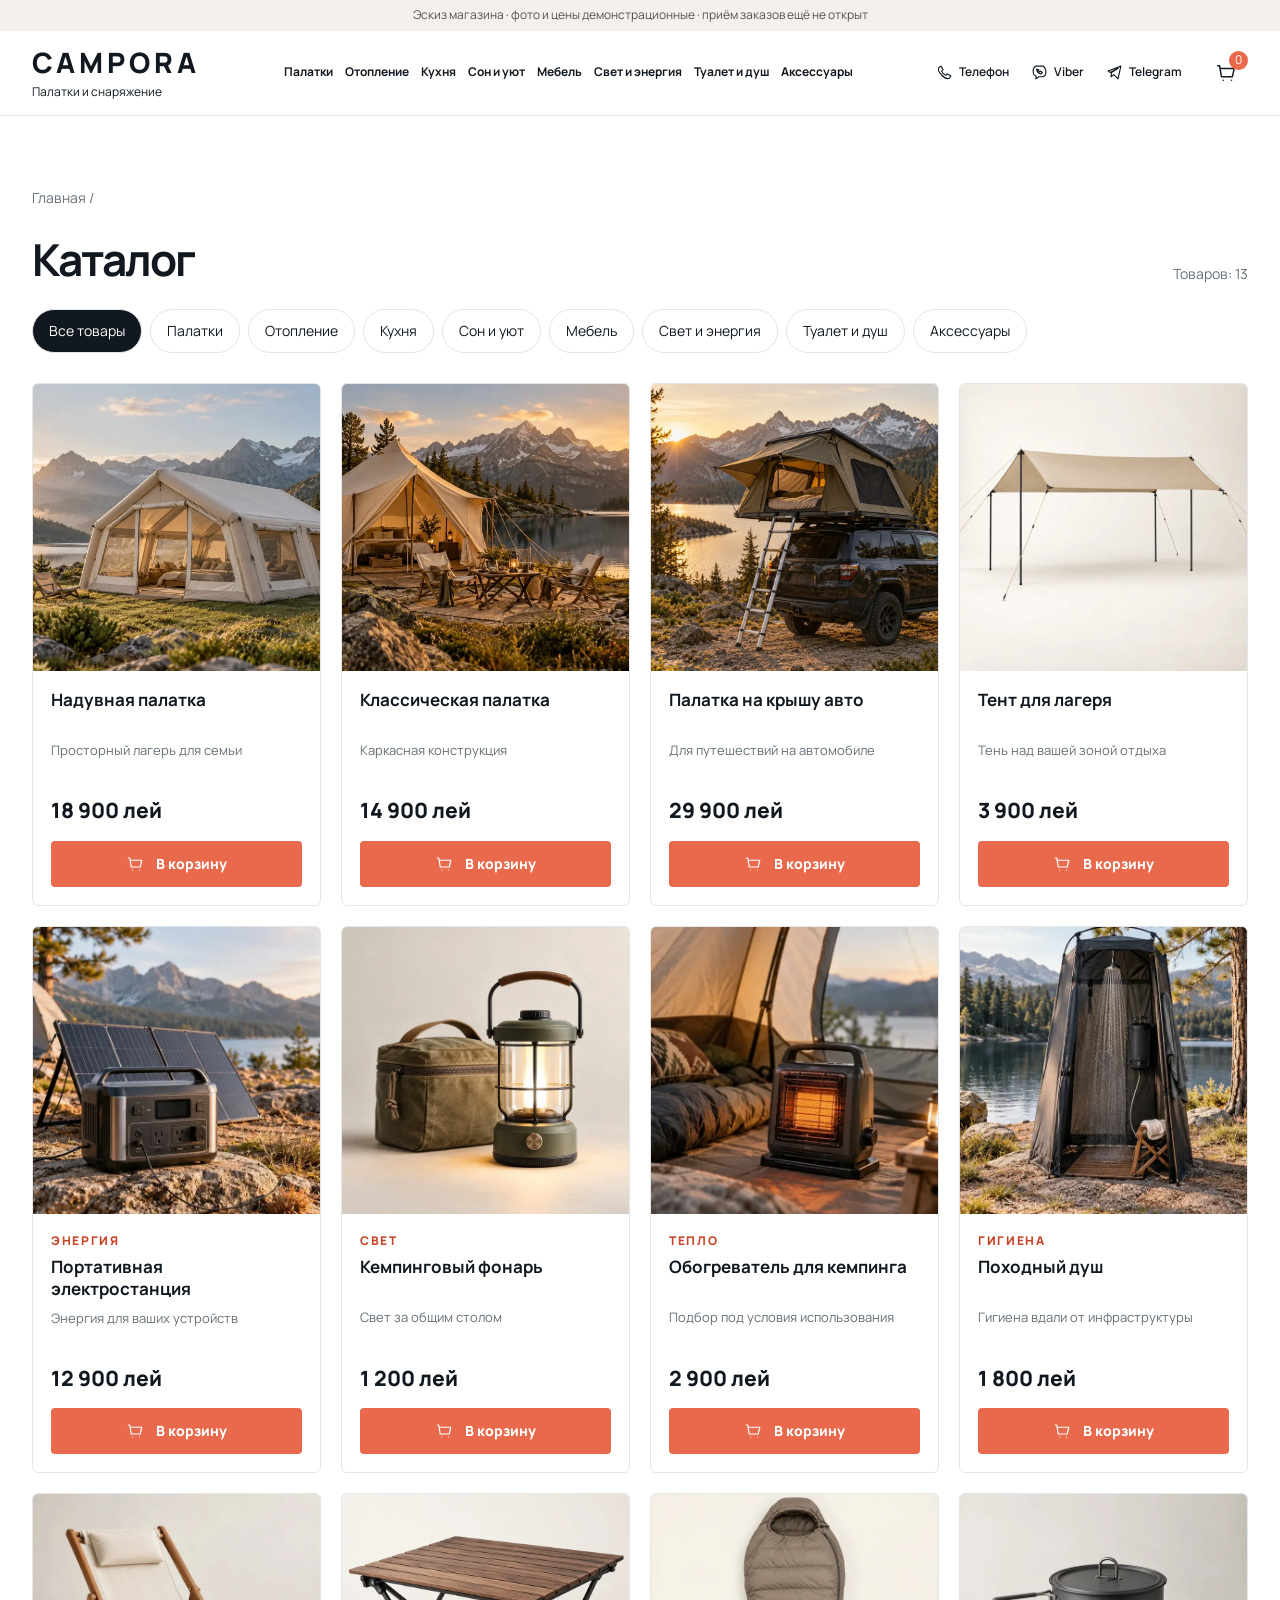
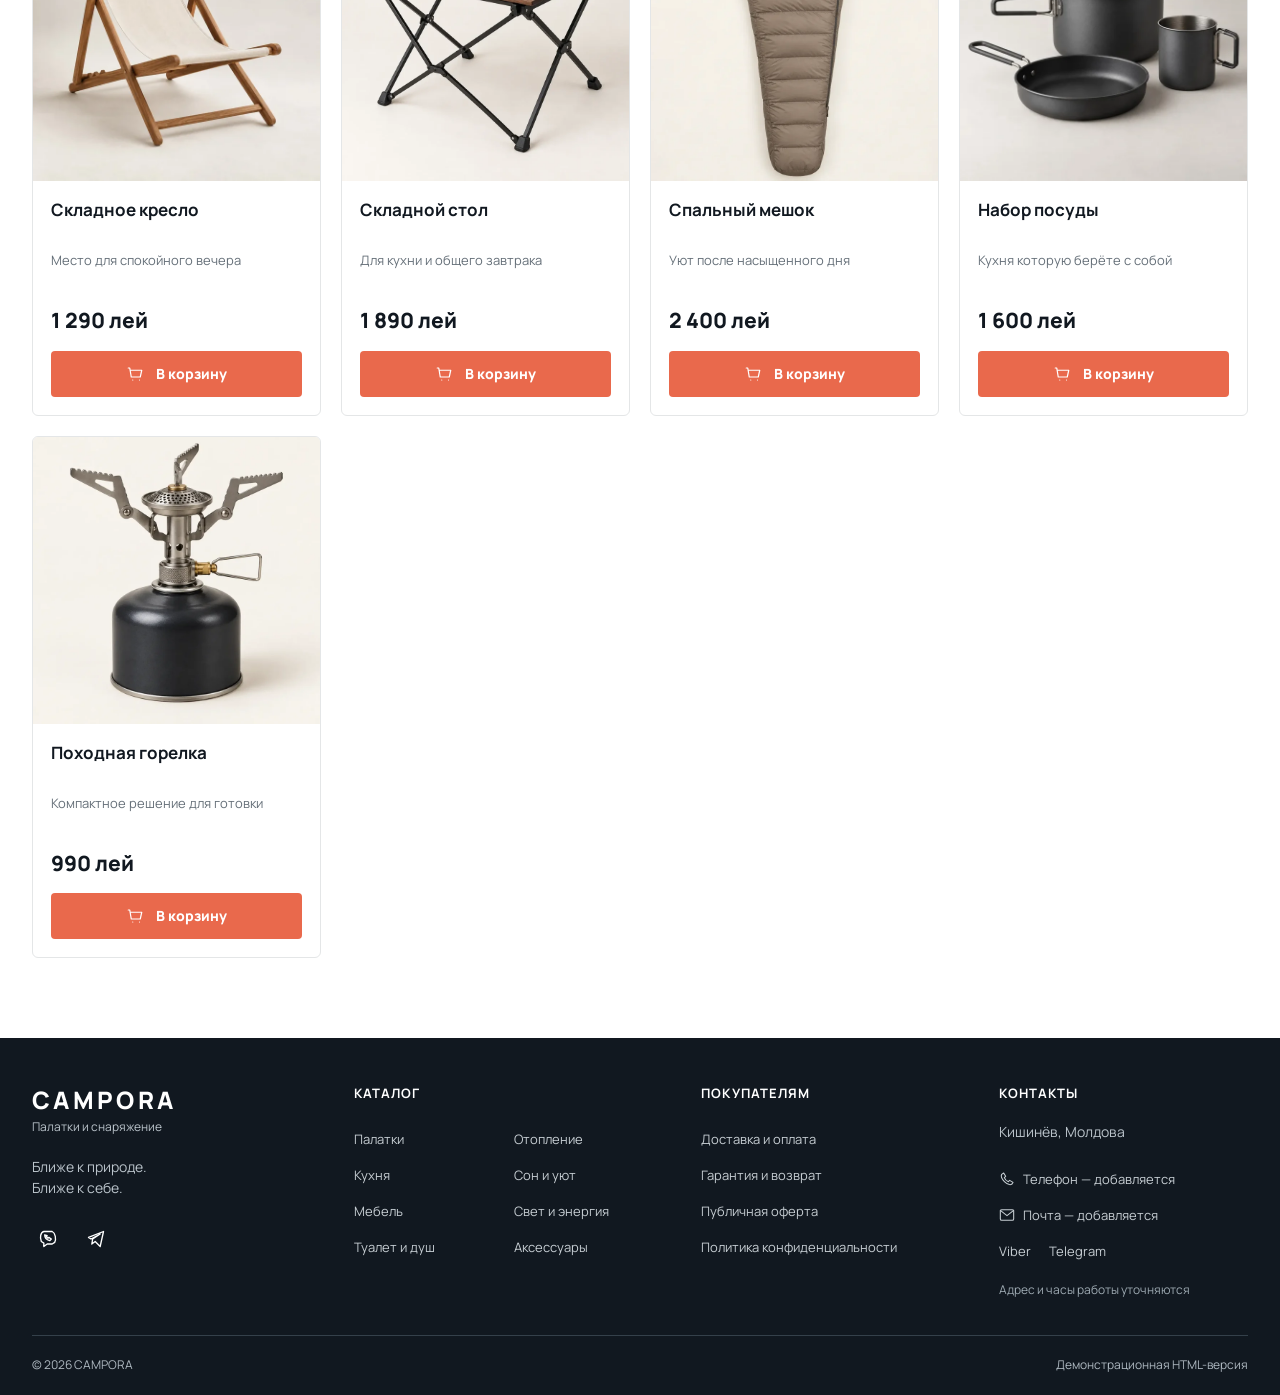
==== catalog.html @ 305e3107 "Publish CAMPORA HTML storefront with responsive cards, cart and FAQ" ====
<!doctype html><html lang="ru"><head><meta charset="UTF-8"><meta name="viewport" content="width=device-width,initial-scale=1"><meta name="description" content="CAMPORA — палатки и снаряжение для кемпинга в Молдове. Демонстрационная версия магазина."><meta name="robots" content="noindex,nofollow"><meta name="theme-color" content="#111820"><title>Каталог — CAMPORA</title><link rel="icon" href="assets/favicon.svg" type="image/svg+xml"><link rel="stylesheet" href="assets/site-v5.css"><script src="assets/config.js" defer></script><script src="assets/site-v5.js" defer></script></head><body><svg xmlns="http://www.w3.org/2000/svg" class="symbols" aria-hidden="true"><symbol id="i-cart" viewBox="0 0 24 24"><path d="M3 4h2l2 12h12l2-9H6M9 20h.01M18 20h.01"/></symbol><symbol id="i-menu" viewBox="0 0 24 24"><path d="M4 6h16M4 12h16M4 18h16"/></symbol><symbol id="i-close" viewBox="0 0 24 24"><path d="m6 6 12 12M18 6 6 18"/></symbol><symbol id="i-arrow" viewBox="0 0 24 24"><path d="M4 12h16m-6-6 6 6-6 6"/></symbol><symbol id="i-phone" viewBox="0 0 24 24"><path d="M7 3 4 5c-3 6 9 18 15 15l2-3-5-3-2 2c-3-1-5-3-6-6l2-2z"/></symbol><symbol id="i-message" viewBox="0 0 24 24"><path d="M21 11a9 9 0 0 1-9 9H4l-2 2V11a9 9 0 0 1 19 0Z"/><path d="M7 11h10M7 7h7"/></symbol><symbol id="i-telegram" viewBox="0 0 24 24"><path d="m3 10 18-7-4 18-6-6-4 3 1-6 9-6-11 6z"/></symbol><symbol id="i-viber" viewBox="0 0 24 24"><path d="M20 16c2-4 1-11-3-13H7C3 4 2 10 4 15l3 2v4l4-3h6z"/><path d="M8 7c0 4 2 6 6 7l2-2-3-2-1 1-2-2 1-1z"/></symbol><symbol id="i-truck" viewBox="0 0 24 24"><path d="M2 5h12v12H2zM14 9h5l3 4v4h-8M6 20a2 2 0 1 0 0-4 2 2 0 0 0 0 4m12 0a2 2 0 1 0 0-4 2 2 0 0 0 0 4"/></symbol><symbol id="i-shield" viewBox="0 0 24 24"><path d="m12 2 9 4v6c0 5-9 10-9 10S3 17 3 12V6z"/><path d="m8 12 3 3 5-6"/></symbol><symbol id="i-card" viewBox="0 0 24 24"><rect x="2" y="5" width="20" height="14" rx="2"/><path d="M2 10h20M6 15h4"/></symbol><symbol id="i-play" viewBox="0 0 24 24"><path d="m9 5 11 7-11 7z"/></symbol><symbol id="i-mail" viewBox="0 0 24 24"><rect x="2" y="4" width="20" height="16" rx="2"/><path d="m2 5 10 8L22 5"/></symbol><symbol id="i-check" viewBox="0 0 24 24"><path d="m5 12 4 4L20 5"/></symbol></svg><a class="skip" href="#main">Перейти к содержимому</a><div class="preview-note">Эскиз магазина · фото и цены демонстрационные · приём заказов ещё не открыт</div><header class="site-header"><div class="container header-inner"><a class="brand" href="index.html" aria-label="CAMPORA — главная">CAMPORA<span>Палатки и снаряжение</span></a><nav class="desktop-nav" aria-label="Каталог"><a href="catalog.html?category=tents">Палатки</a><a href="catalog.html?category=heating">Отопление</a><a href="catalog.html?category=kitchen">Кухня</a><a href="catalog.html?category=sleep">Сон и уют</a><a href="catalog.html?category=furniture">Мебель</a><a href="catalog.html?category=power">Свет и энергия</a><a href="catalog.html?category=hygiene">Туалет и душ</a><a href="catalog.html?category=accessories">Аксессуары</a></nav><div class="header-actions"><button class="icon-btn mobile-contact" data-contact="all" aria-label="Связаться с нами"><svg class="icon" aria-hidden="true"><use href="#i-message"></use></svg></button><button class="icon-btn cart-trigger" aria-label="Открыть корзину"><svg class="icon" aria-hidden="true"><use href="#i-cart"></use></svg><span class="cart-count">0</span></button><button class="icon-btn menu-trigger" aria-label="Открыть меню" aria-controls="menu-dialog"><svg class="icon" aria-hidden="true"><use href="#i-menu"></use></svg></button></div><div class="desktop-contacts"><button class="contact-link" data-contact="phone"><svg class="icon" aria-hidden="true"><use href="#i-phone"></use></svg><span>Телефон</span></button><button class="contact-link" data-contact="viber"><svg class="icon" aria-hidden="true"><use href="#i-viber"></use></svg><span>Viber</span></button><button class="contact-link" data-contact="telegram"><svg class="icon" aria-hidden="true"><use href="#i-telegram"></use></svg><span>Telegram</span></button><span class="contact-pending">Контакты добавляются</span></div></div></header><main id="main"><section class="container section catalog-page"><a class="breadcrumb" href="index.html">Главная /</a><div class="section-head"><h1 id="catalog-title">Каталог</h1><span class="muted" id="catalog-count"></span></div><nav class="catalog-categories" aria-label="Разделы каталога"><a href="catalog.html">Все товары</a><a href="catalog.html?category=tents">Палатки</a><a href="catalog.html?category=heating">Отопление</a><a href="catalog.html?category=kitchen">Кухня</a><a href="catalog.html?category=sleep">Сон и уют</a><a href="catalog.html?category=furniture">Мебель</a><a href="catalog.html?category=power">Свет и энергия</a><a href="catalog.html?category=hygiene">Туалет и душ</a><a href="catalog.html?category=accessories">Аксессуары</a></nav><div id="catalog-grid" class="product-grid"><article class="product-card" data-kind="air" data-product="air"><button class="product-image" data-details="air" aria-label="Подробнее: Надувная палатка"><img class="" src="assets/v5/tent-air.webp" alt="Надувная палатка" width="800" height="800" loading="lazy"></button><div class="product-info"><h3><button data-details="air">Надувная палатка</button></h3><p>Просторный лагерь для семьи</p><div class="price">18 900 лей</div><button class="btn add" data-add="air"><svg class="icon" aria-hidden="true"><use href="#i-cart"></use></svg> В корзину</button></div></article><article class="product-card" data-kind="classic" data-product="classic"><button class="product-image" data-details="classic" aria-label="Подробнее: Классическая палатка"><img class="" src="assets/v5/tent-classic.webp" alt="Классическая палатка" width="800" height="800" loading="lazy"></button><div class="product-info"><h3><button data-details="classic">Классическая палатка</button></h3><p>Каркасная конструкция</p><div class="price">14 900 лей</div><button class="btn add" data-add="classic"><svg class="icon" aria-hidden="true"><use href="#i-cart"></use></svg> В корзину</button></div></article><article class="product-card" data-kind="roof" data-product="roof"><button class="product-image" data-details="roof" aria-label="Подробнее: Палатка на крышу авто"><img class="" src="assets/v5/tent-roof.webp" alt="Палатка на крышу авто" width="800" height="800" loading="lazy"></button><div class="product-info"><h3><button data-details="roof">Палатка на крышу авто</button></h3><p>Для путешествий на автомобиле</p><div class="price">29 900 лей</div><button class="btn add" data-add="roof"><svg class="icon" aria-hidden="true"><use href="#i-cart"></use></svg> В корзину</button></div></article><article class="product-card" data-kind="classic" data-product="canopy"><button class="product-image" data-details="canopy" aria-label="Подробнее: Тент для лагеря"><img class="" src="assets/v5/canopy.webp" alt="Тент для лагеря" width="800" height="800" loading="lazy"></button><div class="product-info"><h3><button data-details="canopy">Тент для лагеря</button></h3><p>Тень над вашей зоной отдыха</p><div class="price">3 900 лей</div><button class="btn add" data-add="canopy"><svg class="icon" aria-hidden="true"><use href="#i-cart"></use></svg> В корзину</button></div></article><article class="product-card" data-kind="" data-product="power"><button class="product-image" data-details="power" aria-label="Подробнее: Портативная электростанция"><img class="" src="assets/v5/power.webp" alt="Портативная электростанция" width="800" height="800" loading="lazy"></button><div class="product-info"><span class="eyebrow">Энергия</span><h3><button data-details="power">Портативная электростанция</button></h3><p>Энергия для ваших устройств</p><div class="price">12 900 лей</div><button class="btn add" data-add="power"><svg class="icon" aria-hidden="true"><use href="#i-cart"></use></svg> В корзину</button></div></article><article class="product-card" data-kind="" data-product="lantern"><button class="product-image" data-details="lantern" aria-label="Подробнее: Кемпинговый фонарь"><img class="" src="assets/v5/lantern.webp" alt="Кемпинговый фонарь" width="800" height="800" loading="lazy"></button><div class="product-info"><span class="eyebrow">Свет</span><h3><button data-details="lantern">Кемпинговый фонарь</button></h3><p>Свет за общим столом</p><div class="price">1 200 лей</div><button class="btn add" data-add="lantern"><svg class="icon" aria-hidden="true"><use href="#i-cart"></use></svg> В корзину</button></div></article><article class="product-card" data-kind="" data-product="heat"><button class="product-image" data-details="heat" aria-label="Подробнее: Обогреватель для кемпинга"><img class="" src="assets/v5/heat.webp" alt="Обогреватель для кемпинга" width="800" height="800" loading="lazy"></button><div class="product-info"><span class="eyebrow">Тепло</span><h3><button data-details="heat">Обогреватель для кемпинга</button></h3><p>Подбор под условия использования</p><div class="price">2 900 лей</div><button class="btn add" data-add="heat"><svg class="icon" aria-hidden="true"><use href="#i-cart"></use></svg> В корзину</button></div></article><article class="product-card" data-kind="" data-product="shower"><button class="product-image" data-details="shower" aria-label="Подробнее: Походный душ"><img class="" src="assets/v5/shower.webp" alt="Походный душ" width="800" height="800" loading="lazy"></button><div class="product-info"><span class="eyebrow">Гигиена</span><h3><button data-details="shower">Походный душ</button></h3><p>Гигиена вдали от инфраструктуры</p><div class="price">1 800 лей</div><button class="btn add" data-add="shower"><svg class="icon" aria-hidden="true"><use href="#i-cart"></use></svg> В корзину</button></div></article><article class="product-card" data-kind="" data-product="chair"><button class="product-image" data-details="chair" aria-label="Подробнее: Складное кресло"><img class="" src="assets/v5/chair.webp" alt="Складное кресло" width="800" height="800" loading="lazy"></button><div class="product-info"><h3><button data-details="chair">Складное кресло</button></h3><p>Место для спокойного вечера</p><div class="price">1 290 лей</div><button class="btn add" data-add="chair"><svg class="icon" aria-hidden="true"><use href="#i-cart"></use></svg> В корзину</button></div></article><article class="product-card" data-kind="" data-product="table"><button class="product-image" data-details="table" aria-label="Подробнее: Складной стол"><img class="" src="assets/v5/table.webp" alt="Складной стол" width="800" height="800" loading="lazy"></button><div class="product-info"><h3><button data-details="table">Складной стол</button></h3><p>Для кухни и общего завтрака</p><div class="price">1 890 лей</div><button class="btn add" data-add="table"><svg class="icon" aria-hidden="true"><use href="#i-cart"></use></svg> В корзину</button></div></article><article class="product-card" data-kind="" data-product="sleep"><button class="product-image" data-details="sleep" aria-label="Подробнее: Спальный мешок"><img class="" src="assets/v5/sleeping-bag.webp" alt="Спальный мешок" width="800" height="800" loading="lazy"></button><div class="product-info"><h3><button data-details="sleep">Спальный мешок</button></h3><p>Уют после насыщенного дня</p><div class="price">2 400 лей</div><button class="btn add" data-add="sleep"><svg class="icon" aria-hidden="true"><use href="#i-cart"></use></svg> В корзину</button></div></article><article class="product-card" data-kind="" data-product="cook"><button class="product-image" data-details="cook" aria-label="Подробнее: Набор посуды"><img class="" src="assets/v5/cookware.webp" alt="Набор посуды" width="800" height="800" loading="lazy"></button><div class="product-info"><h3><button data-details="cook">Набор посуды</button></h3><p>Кухня  которую берёте с собой</p><div class="price">1 600 лей</div><button class="btn add" data-add="cook"><svg class="icon" aria-hidden="true"><use href="#i-cart"></use></svg> В корзину</button></div></article><article class="product-card" data-kind="" data-product="stove"><button class="product-image" data-details="stove" aria-label="Подробнее: Походная горелка"><img class="" src="assets/v5/stove.webp" alt="Походная горелка" width="800" height="800" loading="lazy"></button><div class="product-info"><h3><button data-details="stove">Походная горелка</button></h3><p>Компактное решение для готовки</p><div class="price">990 лей</div><button class="btn add" data-add="stove"><svg class="icon" aria-hidden="true"><use href="#i-cart"></use></svg> В корзину</button></div></article></div><p id="catalog-empty" class="empty-state" hidden>Товары этой категории будут добавлены перед запуском магазина. <a href="index.html#lead">Помощь с подбором</a></p></section></main><footer class="site-footer"><div class="container footer-grid"><div><a class="brand" href="index.html">CAMPORA<span>Палатки и снаряжение</span></a><p>Ближе к природе.<br>Ближе к себе.</p><div class="socials"><button data-contact="viber" aria-label="Viber"><svg class="icon" aria-hidden="true"><use href="#i-viber"></use></svg></button><button data-contact="telegram" aria-label="Telegram"><svg class="icon" aria-hidden="true"><use href="#i-telegram"></use></svg></button></div></div><div class="footer-column"><h3>Каталог</h3><nav class="footer-categories" aria-label="Категории в подвале"><a href="catalog.html?category=tents">Палатки</a><a href="catalog.html?category=heating">Отопление</a><a href="catalog.html?category=kitchen">Кухня</a><a href="catalog.html?category=sleep">Сон и уют</a><a href="catalog.html?category=furniture">Мебель</a><a href="catalog.html?category=power">Свет и энергия</a><a href="catalog.html?category=hygiene">Туалет и душ</a><a href="catalog.html?category=accessories">Аксессуары</a></nav></div><div class="footer-column"><h3>Покупателям</h3><a href="index.html#faq">Доставка и оплата</a><a href="index.html#faq">Гарантия и возврат</a><a href="offer.html">Публичная оферта</a><a href="privacy.html">Политика конфиденциальности</a></div><div class="footer-column" id="contacts"><h3>Контакты</h3><p>Кишинёв, Молдова</p><button data-contact="phone"><svg class="icon" aria-hidden="true"><use href="#i-phone"></use></svg> Телефон — добавляется</button><button data-contact="email"><svg class="icon" aria-hidden="true"><use href="#i-mail"></use></svg> Почта — добавляется</button><div class="footer-messengers"><button data-contact="viber">Viber</button><button data-contact="telegram">Telegram</button></div><small>Адрес и часы работы уточняются</small></div></div><div class="container footer-bottom"><span>© <span data-year>2026</span> CAMPORA</span><span>Демонстрационная HTML-версия</span></div></footer><dialog id="menu-dialog" class="side-dialog" aria-labelledby="menu-title"><div class="dialog-head"><h2 id="menu-title">CAMPORA</h2><button class="icon-btn" data-close aria-label="Закрыть меню"><svg class="icon" aria-hidden="true"><use href="#i-close"></use></svg></button></div><nav class="mobile-nav" aria-label="Мобильный каталог"><a href="catalog.html?category=tents">Палатки</a><a href="catalog.html?category=heating">Отопление</a><a href="catalog.html?category=kitchen">Кухня</a><a href="catalog.html?category=sleep">Сон и уют</a><a href="catalog.html?category=furniture">Мебель</a><a href="catalog.html?category=power">Свет и энергия</a><a href="catalog.html?category=hygiene">Туалет и душ</a><a href="catalog.html?category=accessories">Аксессуары</a></nav><div class="mobile-menu-contact"><h3>Связаться с нами</h3><button class="contact-link" data-contact="phone"><svg class="icon" aria-hidden="true"><use href="#i-phone"></use></svg><span>Телефон</span></button><button class="contact-link" data-contact="viber"><svg class="icon" aria-hidden="true"><use href="#i-viber"></use></svg><span>Viber</span></button><button class="contact-link" data-contact="telegram"><svg class="icon" aria-hidden="true"><use href="#i-telegram"></use></svg><span>Telegram</span></button><p class="muted">Контактные данные добавляются.</p></div></dialog><dialog id="cart-dialog" class="side-dialog" aria-labelledby="cart-title"><div class="dialog-head"><h2 id="cart-title">Ваш лагерь <span class="cart-count">0</span></h2><button class="icon-btn" data-close aria-label="Закрыть корзину"><svg class="icon" aria-hidden="true"><use href="#i-close"></use></svg></button></div><p class="muted">Соберите всё необходимое в одном месте.</p><div id="cart-items"></div><div id="cart-bottom"><div class="cart-total">Итого <strong id="cart-total"></strong></div><p class="muted">Цены демонстрационные. Доставка не включена.</p><button class="btn" id="checkout-trigger">Перейти к оформлению <svg class="icon" aria-hidden="true"><use href="#i-arrow"></use></svg></button></div><button class="text-btn" data-close>Продолжить покупки</button></dialog><dialog id="detail-dialog" class="detail-dialog" aria-labelledby="detail-title"><button class="icon-btn dialog-close" data-close aria-label="Закрыть описание"><svg class="icon" aria-hidden="true"><use href="#i-close"></use></svg></button><div id="detail-content"></div></dialog><dialog id="contact-dialog" aria-labelledby="contact-title"><div class="dialog-head"><h2 id="contact-title">Связаться с CAMPORA</h2><button class="icon-btn" data-close aria-label="Закрыть контакты"><svg class="icon" aria-hidden="true"><use href="#i-close"></use></svg></button></div><p>Телефон, почта, Viber и Telegram будут добавлены перед запуском магазина.</p><p class="muted">Сейчас приём обращений и заказов ещё не открыт.</p><button class="btn" data-close>Понятно</button></dialog><dialog id="demo-dialog" aria-labelledby="demo-title"><div class="dialog-head"><h2 id="demo-title">Как установить надувную палатку</h2><button class="icon-btn" data-close aria-label="Закрыть инструкцию"><svg class="icon" aria-hidden="true"><use href="#i-close"></use></svg></button></div><p class="notice">Видео пока не добавлено. Ниже — общая последовательность, а не инструкция к конкретной модели.</p><ol class="setup-steps"><li><strong>Подготовьте место</strong><p>Разложите палатку на ровной площадке согласно инструкции производителя.</p></li><li><strong>Накачайте каркас</strong><p>Подключите совместимый насос. Давление и порядок накачивания определяются моделью.</p></li><li><strong>Закрепите палатку</strong><p>Установите крепления и оттяжки, проверьте устойчивость.</p></li></ol><p class="muted">Время установки в минутах будет указано после проверки конкретной модели. Не заменяем замер обещанием.</p><a class="btn" href="index.html#tent-models" data-air-link>Выбрать надувную палатку <svg class="icon" aria-hidden="true"><use href="#i-arrow"></use></svg></a></dialog><dialog id="checkout-dialog" aria-labelledby="checkout-title"><div class="dialog-head"><h2 id="checkout-title">Оформление заказа</h2><button class="icon-btn" data-close aria-label="Закрыть оформление"><svg class="icon" aria-hidden="true"><use href="#i-close"></use></svg></button></div><p class="notice">Предпросмотр оформления. Приём заказов и онлайн-оплата ещё не подключены. Можно скачать список выбранных товаров.</p><form id="checkout-form"><label>Имя<input name="name" autocomplete="given-name" required maxlength="80"></label><label>Телефон<input name="phone" type="tel" inputmode="tel" autocomplete="tel" placeholder="+373" required maxlength="30"></label><label>Населённый пункт<input name="city" autocomplete="address-level2" maxlength="100"></label><label>Комментарий<textarea name="comment" rows="2" maxlength="1000"></textarea></label><label class="consent"><input type="checkbox" required><span>Я ознакомился с <a href="privacy.html" target="_blank">политикой конфиденциальности</a> и <a href="offer.html" target="_blank">условиями заказа</a>.</span></label><button class="btn" type="submit">Скачать черновик заказа</button><p class="muted">Данные не отправляются продавцу. Файл сохраняется только на вашем устройстве.</p><p id="checkout-status" role="status"></p></form></dialog><div class="toast" role="status" aria-live="polite" id="toast"></div><noscript><p class="notice">Для работы корзины и фильтров включите JavaScript.</p></noscript></body></html>
---- assets/site-v5.css ----
@import url('https://fonts.googleapis.com/css2?family=Manrope:wght@400;500;600;700;800&display=swap');
:root{--ink:#111820;--muted:#667079;--accent:#e9694c;--accent-dark:#c84428;--line:#e4e6e7;--warm:#f4f1ed;--max:1376px;font-family:Manrope,Arial,sans-serif;color:var(--ink);background:#fff;font-size:16px;line-height:1.55;font-synthesis:none}*{box-sizing:border-box}html{scroll-behavior:smooth;scroll-padding-top:130px}body{margin:0}body.modal-open{overflow:hidden}button,input,textarea{font:inherit}button,a{-webkit-tap-highlight-color:transparent}button{cursor:pointer;color:inherit}button:disabled{cursor:not-allowed;opacity:.55}a{color:inherit;text-decoration:none}button{border:0;background:none}img{display:block;max-width:100%;object-fit:cover}h1,h2,h3,p{margin-top:0}h1,h2,h3{line-height:1.15;letter-spacing:-.04em}h2{font-size:36px;margin-bottom:0}h3{font-size:18px;letter-spacing:-.02em}p{margin-bottom:16px}a:focus-visible,button:focus-visible,summary:focus-visible,input:focus-visible,textarea:focus-visible{outline:3px solid #247fa5;outline-offset:4px}.container{width:calc(100% - 64px);max-width:var(--max);margin-inline:auto}.symbols{position:absolute;width:0;height:0;overflow:hidden}.icon{width:22px;height:22px;fill:none;stroke:currentColor;stroke-width:1.6;stroke-linecap:round;stroke-linejoin:round;flex-shrink:0}.skip{position:fixed;left:12px;top:-100px;background:#fff;padding:12px;z-index:100}.skip:focus{top:12px}.preview-note{padding:6px 20px;background:var(--warm);text-align:center;font-size:12px;color:#5b514b}.site-header{background:rgba(255,255,255,.98);position:sticky;top:0;z-index:20;border-bottom:1px solid var(--line)}.header-inner{display:grid;grid-template-columns:190px 1fr 50px;column-gap:24px;align-items:center;padding-block:15px 10px}.brand{font-size:28px;font-weight:800;letter-spacing:.14em;line-height:1.2;display:inline-block}.brand span{display:block;font-size:12px;font-weight:400;letter-spacing:0;margin-top:5px}.desktop-nav{display:flex;justify-content:center;gap:clamp(10px,1.35vw,22px);flex-wrap:wrap}.desktop-nav a{font-size:13px;font-weight:700;padding:10px 0;white-space:nowrap}.desktop-nav a:hover,.text-link:hover{color:var(--accent-dark)}.header-actions{display:flex;gap:8px;justify-content:flex-end}.icon-btn{width:44px;height:44px;display:inline-flex;align-items:center;justify-content:center;border-radius:6px;position:relative}.icon-btn:hover{background:var(--warm)}.cart-count{display:inline-flex;background:var(--accent);color:#fff;min-width:19px;height:19px;border-radius:20px;font-size:12px;align-items:center;justify-content:center;letter-spacing:0}.cart-trigger>.cart-count{position:absolute;right:0;top:0}.desktop-contacts{grid-column:2 / 4;display:flex;align-items:center;justify-content:flex-end;gap:16px;margin-top:3px}.contact-link{display:inline-flex;align-items:center;gap:6px;min-height:32px;font-size:13px;font-weight:600}.contact-link .icon{width:16px;height:16px}.contact-pending{font-size:12px;color:var(--muted)}.mobile-contact,.menu-trigger{display:none}.hero{height:510px;margin-top:24px;position:relative;overflow:hidden;border-radius:5px;background:var(--warm)}.hero-image{width:100%;height:100%;object-position:75% 60%}.hero:after{content:'';position:absolute;inset:0;background:linear-gradient(90deg,#f8f8f7 0%,#f8f8f7ed 21%,#f8f8f775 44%,transparent 63%)}.hero-copy{position:absolute;inset:0 auto 0 0;z-index:1;padding:50px 56px;display:flex;flex-direction:column;align-items:flex-start;justify-content:center;width:52%}.eyebrow{text-transform:uppercase;font-size:12px;font-weight:800;letter-spacing:.14em;color:var(--accent-dark);display:block;margin-bottom:14px}.hero h1{font-size:clamp(42px,4.4vw,64px);line-height:1.03;letter-spacing:-.055em;margin:0 0 18px}.hero p{font-size:18px;line-height:1.5}.btn{min-height:46px;background:var(--accent);color:#fff;display:inline-flex;justify-content:center;align-items:center;gap:12px;padding:12px 20px;border-radius:4px;font-size:14px;font-weight:800;letter-spacing:0;transition:background .18s}.btn:hover{background:var(--accent-dark)}.btn:disabled:hover{background:var(--accent)}.btn .icon{width:18px;height:18px}.delivery-line{display:flex;gap:10px;align-items:center;font-size:13px;margin-top:20px}.category-grid{display:grid;grid-template-columns:repeat(8,minmax(0,1fr));gap:16px;margin-top:24px}.category{min-width:0;text-align:center;font-size:13px;font-weight:700}.category img{width:100%;height:95px;border-radius:5px;margin-bottom:8px;background:var(--warm)}.category span{display:flex;min-height:40px;align-items:center;justify-content:center}.category:hover img{outline:2px solid var(--accent);outline-offset:2px}.section{margin-top:60px}.section-head{display:flex;align-items:end;justify-content:space-between;gap:20px;margin-bottom:25px}.section-head p{margin:10px 0 0}.muted{color:var(--muted);font-size:14px}.text-link{display:inline-flex;align-items:center;gap:12px;font-size:14px;font-weight:700;min-height:44px;white-space:nowrap}.text-link .icon{width:18px}.type-grid{display:grid;grid-template-columns:repeat(3,minmax(0,1fr));gap:20px}.type-card{overflow:hidden;border-radius:5px;border:1px solid var(--line);background:#fff}.type-card img{width:100%;height:185px}.type-card>div{padding:18px 20px}.type-card h3{display:flex;align-items:center;justify-content:space-between;margin:0 0 8px}.type-card p{font-weight:600;font-size:14px;margin:0 0 6px}.type-card span{display:block;color:var(--muted);font-size:13px;line-height:1.5}.type-card:hover{border-color:var(--accent)}.filters{display:flex;gap:8px;flex-wrap:wrap;margin-bottom:22px}.filters button{font-size:14px;border:1px solid var(--line);border-radius:30px;min-height:44px;padding:9px 18px}.filters button[aria-pressed=true]{color:#fff;background:var(--ink);border-color:var(--ink)}.product-grid{display:grid;grid-template-columns:repeat(4,minmax(0,1fr));gap:20px}.product-card{border:1px solid var(--line);border-radius:6px;overflow:hidden;display:flex;flex-direction:column;min-width:0;background:#fff}.product-card[hidden]{display:none}.product-image{width:100%;aspect-ratio:1;padding:0;overflow:hidden;display:block;background:var(--warm)}.product-image img{width:100%;height:100%;transition:transform .25s}.product-image:hover img{transform:scale(1.025)}.product-info{padding:18px;display:flex;flex-direction:column;flex:1}.product-info h3{font-size:17px;line-height:1.3;letter-spacing:-.015em;margin:0 0 8px;min-height:44px}.product-info h3 button{padding:0;text-align:left;font-weight:700}.product-info p{font-size:13px;line-height:1.5;color:var(--muted);margin:0 0 14px;min-height:39px}.product-info .eyebrow{margin-bottom:6px;font-size:12px}.price{font-size:21px;font-weight:800;margin-top:auto;margin-bottom:14px}.add{width:100%}.demonstration{display:grid;grid-template-columns:1.35fr 1fr;margin-top:64px;background:var(--warm);border-radius:6px;overflow:hidden;min-height:350px}.demo-photo{position:relative;min-height:340px}.demo-photo>img{width:100%;height:100%;position:absolute;inset:0;object-position:center}.demo-photo:after{content:'';position:absolute;inset:0;background:linear-gradient(transparent 60%,#11182099);pointer-events:none}.play-btn{position:absolute;top:50%;left:50%;transform:translate(-50%,-50%);border:1px solid #fff9;color:#fff;background:#11182088;border-radius:50%;width:76px;height:76px;display:grid;place-items:center;z-index:1}.play-btn .icon{width:32px;height:32px}.demo-badge{position:absolute;bottom:18px;left:22px;right:16px;font-size:12px;color:#fff;z-index:1}.demo-copy{padding:36px 42px}.demo-copy h2{font-size:38px;margin-bottom:16px}.demo-copy p{font-size:14px}.demo-copy .demo-timing{font-size:12px;color:var(--muted);max-width:330px}.reassurance{margin-top:64px;padding-block:30px;border-block:1px solid var(--line)}.reassurance h2{font-size:24px;margin-bottom:22px}.reassurance>div{display:grid;grid-template-columns:repeat(3,1fr)}.reassurance a{display:flex;align-items:center;gap:20px;border-right:1px solid var(--line);padding:12px 28px}.reassurance a:first-child{padding-left:0}.reassurance a:last-child{border:0}.reassurance .icon{width:32px;height:32px}.reassurance strong,.reassurance small{display:block}.reassurance strong{font-size:15px}.reassurance small{color:var(--muted);font-size:12px;margin-top:4px}.consultation{margin-top:60px;background:var(--ink);color:#fff;padding:52px 0}.lead-inner{display:grid;grid-template-columns:1fr 1.15fr;gap:70px;align-items:center}.lead-inner h2{font-size:38px;margin-bottom:18px}.lead-inner p{color:#c0c7cb;font-size:14px}.lead-inner .eyebrow{color:#ff9c83}.lead-inner .socials{margin-top:24px;flex-wrap:wrap}.socials{display:flex;gap:16px}.socials>button{display:inline-flex;gap:8px;align-items:center;min-height:44px}.socials>button>.icon{width:20px;height:20px}form label{display:block;font-size:14px;font-weight:600}input:not([type=checkbox]),textarea{width:100%;border:1px solid #a7adb1;border-radius:4px;padding:12px 14px;min-height:46px;background:#fff;color:var(--ink);margin-top:6px}textarea{resize:vertical}.consultation input:not([type=checkbox]),.consultation textarea{background:#1b252e;color:#fff;border-color:#52606a}.consultation input::placeholder,.consultation textarea::placeholder{color:#abb4bc}.form-row{display:grid;grid-template-columns:1fr 1fr;gap:16px;margin-bottom:16px}.optional{font-size:12px;color:#b5bec5;font-weight:400}.consent{display:flex;align-items:center;gap:12px;min-height:48px;font-size:12px;line-height:1.5;font-weight:400;margin:12px 0}.consent input{width:20px;height:20px;margin:0;flex-shrink:0;accent-color:var(--accent)}.consent a{text-decoration:underline;text-underline-offset:3px}.lead-inner form>.btn{width:100%}.form-status{font-size:12px!important;margin:10px 0 0}.faq{margin-bottom:64px}.faq-list{max-width:960px}details{border-bottom:1px solid var(--line)}summary{list-style:none;cursor:pointer;display:flex;justify-content:space-between;align-items:center;gap:20px;min-height:66px;padding:18px 0;font-weight:700;font-size:16px}summary::-webkit-details-marker{display:none}summary>span{font-size:24px;font-weight:400;transition:transform .15s}details[open] summary>span{transform:rotate(45deg)}details>p{padding:0 45px 22px 0;color:var(--muted);font-size:15px;max-width:820px;margin:0}.site-footer{background:var(--ink);color:#fff;padding:48px 0 20px}.footer-grid{display:grid;grid-template-columns:1.1fr 1.2fr 1fr 1fr;gap:48px}.site-footer .brand{font-size:24px}.site-footer .brand span{font-size:12px;color:#bac3ca}.site-footer p{font-size:14px;color:#bac3ca;margin:18px 0}.footer-column h3{font-size:13px;letter-spacing:.08em;text-transform:uppercase;margin:0 0 20px}.footer-categories{display:grid;grid-template-columns:1fr 1fr;column-gap:20px}.footer-column a,.footer-column>button,.footer-messengers>button{font-size:13px;color:#c6cdd2;min-height:36px;display:flex;align-items:center;gap:8px;text-align:left;padding:5px 0}.footer-column .icon{width:16px;height:16px}.footer-column small{color:#9da9b1;font-size:12px;display:block;margin-top:12px}.footer-messengers{display:flex;gap:18px}.footer-bottom{border-top:1px solid #34404a;margin-top:36px;padding-top:20px;display:flex;justify-content:space-between;font-size:12px;color:#aeb8c0}.footer-column a:hover{color:#fff;text-decoration:underline}dialog{border:0;border-radius:10px;padding:28px;max-width:min(680px,calc(100% - 32px));max-height:90dvh;width:100%;color:var(--ink);box-shadow:0 16px 80px #0003}dialog::backdrop{background:#11182099;backdrop-filter:blur(3px)}.dialog-head{display:flex;align-items:center;justify-content:space-between;gap:20px;margin-bottom:18px}.dialog-head h2{font-size:24px}.dialog-head .icon-btn{flex-shrink:0}dialog.side-dialog{margin:0 0 0 auto;height:100dvh;max-height:100dvh;max-width:min(480px,100%);border-radius:0;padding:26px;overflow:auto}#menu-dialog{max-width:min(340px,90%)}.mobile-nav{display:flex;flex-direction:column}.mobile-nav a{min-height:48px;display:flex;align-items:center;border-bottom:1px solid var(--line);font-size:15px}.mobile-menu-contact{margin-top:26px}.mobile-menu-contact>.contact-link{display:flex;min-height:44px}.text-btn{padding:12px 0;min-height:44px;font-size:14px;text-decoration:underline;text-underline-offset:4px}.cart-row{display:grid;grid-template-columns:78px 1fr 35px;gap:14px;padding:20px 0;border-bottom:1px solid var(--line)}.cart-row img{width:78px;height:85px;border-radius:4px}.cart-row h3{font-size:15px;line-height:1.4;margin:0 0 6px}.cart-row .row-price{font-size:14px;font-weight:700}.quantity{display:flex;gap:10px;align-items:center;margin-top:6px}.quantity button{width:44px;height:44px;border:1px solid var(--line);border-radius:4px;font-size:20px}.remove-item{align-self:start;min-width:35px;min-height:44px;color:var(--muted)}.cart-total{display:flex;justify-content:space-between;gap:12px;font-size:20px;margin:25px 0 10px}#cart-bottom>.btn{width:100%}.empty-state{padding:40px 0;font-size:16px}.empty-state a{color:var(--accent-dark);text-decoration:underline}.dialog-close{position:absolute;right:14px;top:14px;z-index:1;background:#fff}.detail-dialog{max-width:850px;padding:0}.detail-body{display:grid;grid-template-columns:1fr 1fr}.detail-body>img{width:100%;height:100%;min-height:390px;object-fit:cover}.detail-info{padding:52px 28px 28px}.detail-info h2{font-size:28px;margin:0 0 18px}.detail-info p{font-size:14px;color:var(--muted)}.detail-info .notice{font-size:12px}.notice{padding:15px 18px;background:var(--warm);border-radius:5px;font-size:14px;line-height:1.6}.setup-steps{padding-left:24px}.setup-steps li{padding:7px 0}.setup-steps p{font-size:14px;color:var(--muted);margin:8px 0}.toast{position:fixed;bottom:24px;left:50%;transform:translate(-50%,20px);z-index:50;opacity:0;pointer-events:none;background:var(--ink);color:#fff;border:1px solid #fff3;padding:14px 24px;border-radius:7px;font-size:14px;box-shadow:0 6px 30px #0003;max-width:calc(100% - 32px);transition:opacity .2s,transform .2s}.toast.visible{opacity:1;transform:translate(-50%,0);pointer-events:auto}.toast button{color:#ffad98;text-decoration:underline;margin-left:12px;min-height:44px}.catalog-page{margin-bottom:80px;min-height:60vh}.catalog-page h1{font-size:44px;margin:14px 0 0}.catalog-categories{display:flex;gap:8px;flex-wrap:wrap;margin:24px 0 30px}.catalog-categories a{border:1px solid var(--line);padding:10px 16px;border-radius:30px;font-size:14px;min-height:44px}.catalog-categories a[aria-current=page]{background:var(--ink);color:#fff}.breadcrumb{font-size:14px;color:var(--muted);min-height:44px;display:inline-flex;align-items:center}.legal-page{max-width:850px;margin-block:50px 80px}.legal-page h1{font-size:42px;margin:24px 0}.legal-page h2{font-size:24px;margin:32px 0 16px}.legal-page p{font-size:16px;line-height:1.8}#checkout-form>label{margin-bottom:16px}#checkout-form>.btn{width:100%}[hidden]{display:none!important}
@media(min-width:1500px){.hero{height:550px}.hero-copy{padding-left:64px}.category img{height:110px}}
@media(max-width:1100px){.header-inner{grid-template-columns:150px 1fr 48px;gap:12px}.brand{font-size:24px}.desktop-nav{gap:4px 15px}.desktop-nav a{font-size:12px}.contact-pending{display:none}.hero-copy{padding:38px;width:58%}.category-grid{gap:10px}.category img{height:80px}.product-grid{gap:14px}.product-info{padding:14px}.footer-grid{gap:24px;grid-template-columns:1fr 1.3fr 1fr}.footer-column:last-child{grid-column:1/-1;display:flex;gap:24px;align-items:center;flex-wrap:wrap}.footer-column:last-child h3,.footer-column:last-child p{margin:0}.footer-column:last-child small{margin:0}.lead-inner{gap:35px}}
@media(max-width:800px){html{scroll-padding-top:82px}.container{width:calc(100% - 36px)}.preview-note{font-size:12px;padding:7px 18px}.header-inner{display:flex;justify-content:space-between;padding:10px 0;height:70px}.desktop-nav,.desktop-contacts{display:none}.mobile-contact,.menu-trigger{display:inline-flex}.brand{font-size:24px}.brand span{font-size:12px}.hero{height:460px;margin-top:18px}.hero-copy{width:65%;padding:30px}.hero h1{font-size:48px}.category-grid{grid-template-columns:repeat(4,minmax(0,1fr));gap:14px;margin-top:22px}.category img{height:95px}.category span{font-size:13px}.section{margin-top:44px}h2{font-size:30px}.section-head{align-items:start;gap:14px}.section-head>.muted{display:none}.type-grid{gap:12px}.type-card img{height:135px}.type-card>div{padding:14px}.type-card span{font-size:12px}.type-card h3{font-size:17px}.type-card p{font-size:13px}.product-grid{grid-template-columns:repeat(2,minmax(0,1fr));gap:18px}.product-info h3{font-size:17px}.demonstration{grid-template-columns:1fr 1fr;margin-top:46px}.demo-copy{padding:28px}.demo-copy h2{font-size:32px}.demo-photo{min-height:330px}.reassurance{margin-top:44px}.reassurance a{padding:8px 16px;gap:12px;align-items:start}.reassurance strong{font-size:13px}.reassurance small{font-size:12px}.lead-inner{grid-template-columns:1fr;gap:30px}.lead-inner h2{font-size:34px}.consultation{margin-top:40px;padding:38px 0}.footer-grid{grid-template-columns:1fr 1fr;gap:32px}.footer-column:last-child{display:block;grid-column:auto}.footer-column:last-child h3{margin:0 0 20px}.footer-column:last-child p{margin:14px 0}.footer-column:last-child small{margin-top:12px}.catalog-page h1{font-size:36px}}
@media(max-width:480px){.preview-note{font-size:12px;line-height:1.5}.header-inner{height:64px}.brand{font-size:21px}.brand span{display:none}.header-actions{gap:1px}.hero{height:465px;border-radius:5px}.hero-image{object-position:67% 20%}.hero:after{background:linear-gradient(0deg,#111820ef 0%,#111820bd 35%,#11182019 72%)}.hero-copy{width:100%;padding:24px;justify-content:flex-end;color:#fff}.hero-copy>.eyebrow{display:none}.hero h1{font-size:39px;line-height:1.06;margin-bottom:12px}.hero p{font-size:15px;margin-bottom:16px}.hero p br{display:none}.delivery-line{font-size:12px;margin-top:15px}.hero .btn{font-size:14px}.category-grid{gap:10px 8px}.category img{height:65px;margin-bottom:3px}.category span{font-size:12px;line-height:1.3;min-height:44px}.section-head{margin-bottom:18px;display:block}.section-head h2{font-size:28px}.section-head>.text-link{margin-top:8px}.section-head p{font-size:13px}.type-grid{grid-template-columns:1fr;gap:10px}.type-card{display:grid;grid-template-columns:106px 1fr}.type-card img{height:100%;min-height:116px;object-position:center}.type-card>div{padding:12px}.type-card h3{font-size:17px;margin-bottom:6px}.type-card h3>.icon{width:16px}.type-card p{font-size:12px;line-height:1.4;margin-bottom:4px}.type-card span{font-size:12px;line-height:1.4}.filters{gap:6px;margin-bottom:18px}.filters button{font-size:12px;padding:9px 12px}.product-grid{gap:12px 10px}.product-info{padding:12px 10px}.product-info h3{font-size:14px;line-height:1.35;min-height:57px}.product-info p{font-size:12px;min-height:54px;margin-bottom:12px}.product-info .eyebrow{font-size:12px;letter-spacing:.1em}.price{font-size:18px;white-space:nowrap;margin-bottom:12px}.product-info .btn{font-size:13px;padding:10px 8px;min-height:44px;gap:6px}.product-info .btn>.icon{width:16px;height:16px}.demonstration{grid-template-columns:1fr;min-height:0}.demo-photo{min-height:230px}.demo-copy{padding:26px 24px}.demo-copy h2{font-size:32px}.demo-copy h2 br{display:none}.demo-copy h2 br:after{content:' '}.demo-copy .btn{width:100%}.demo-badge{font-size:12px;left:16px}.reassurance{padding-block:24px}.reassurance h2{font-size:24px}.reassurance>div{grid-template-columns:1fr;gap:14px}.reassurance a,.reassurance a:first-child{border:0;padding:5px 0;align-items:center}.reassurance strong{font-size:15px}.reassurance small{font-size:12px}.form-row{grid-template-columns:1fr;gap:14px}.lead-inner h2{font-size:32px}.lead-inner .socials{gap:12px}.lead-inner .contact-link{font-size:13px}.consent{font-size:12px;align-items:flex-start;padding-block:10px}.consent input{margin-top:1px}.faq{margin-bottom:40px}summary{font-size:15px;min-height:60px}details>p{padding-right:15px;font-size:14px}.footer-grid{gap:30px 24px}.footer-grid>div:first-child{grid-column:1/-1}.site-footer .brand span{display:block}.footer-categories{grid-template-columns:1fr}.footer-column h3{font-size:12px}.footer-column a,.footer-column>button,.footer-messengers>button{min-height:44px;font-size:13px}.footer-column:last-child{grid-column:1/-1}.footer-column:last-child>button{display:inline-flex;margin-right:16px}.footer-bottom{gap:15px;flex-direction:column}.detail-body{grid-template-columns:1fr}.detail-body>img{height:240px;min-height:0}.detail-info{padding:24px}.detail-info h2{font-size:26px}.detail-dialog{max-height:92dvh}dialog{padding:22px;max-width:calc(100% - 24px)}dialog.side-dialog{padding:20px}.dialog-head h2{font-size:22px}.legal-page h1{font-size:32px}.legal-page{margin-top:24px}.catalog-categories a{font-size:12px;padding:10px 12px}.cart-row{grid-template-columns:65px 1fr 32px;gap:10px}.cart-row img{width:65px;height:75px}.toast{padding:10px 16px;bottom:16px;width:calc(100% - 32px);font-size:13px}.toast button{margin-left:8px}.catalog-page .section-head{display:block}}
@media(prefers-reduced-motion:reduce){html{scroll-behavior:auto}*,*:before,*:after{transition:none!important;animation:none!important}}

@media(min-width:1101px){.header-inner{grid-template-columns:175px minmax(0,1fr) auto 44px;gap:16px;padding-block:14px;min-height:84px}.desktop-nav{gap:12px;flex-wrap:nowrap}.desktop-nav a{font-size:12px}.desktop-contacts{grid-column:3;grid-row:1;margin:0;gap:10px}.header-actions{grid-column:4;grid-row:1}.desktop-contacts .contact-pending{display:none}.desktop-contacts .contact-link{min-height:44px}.desktop-contacts .contact-link span{font-size:12px}.desktop-contacts .contact-link .icon{width:17px;height:17px}.hero{margin-top:24px}}
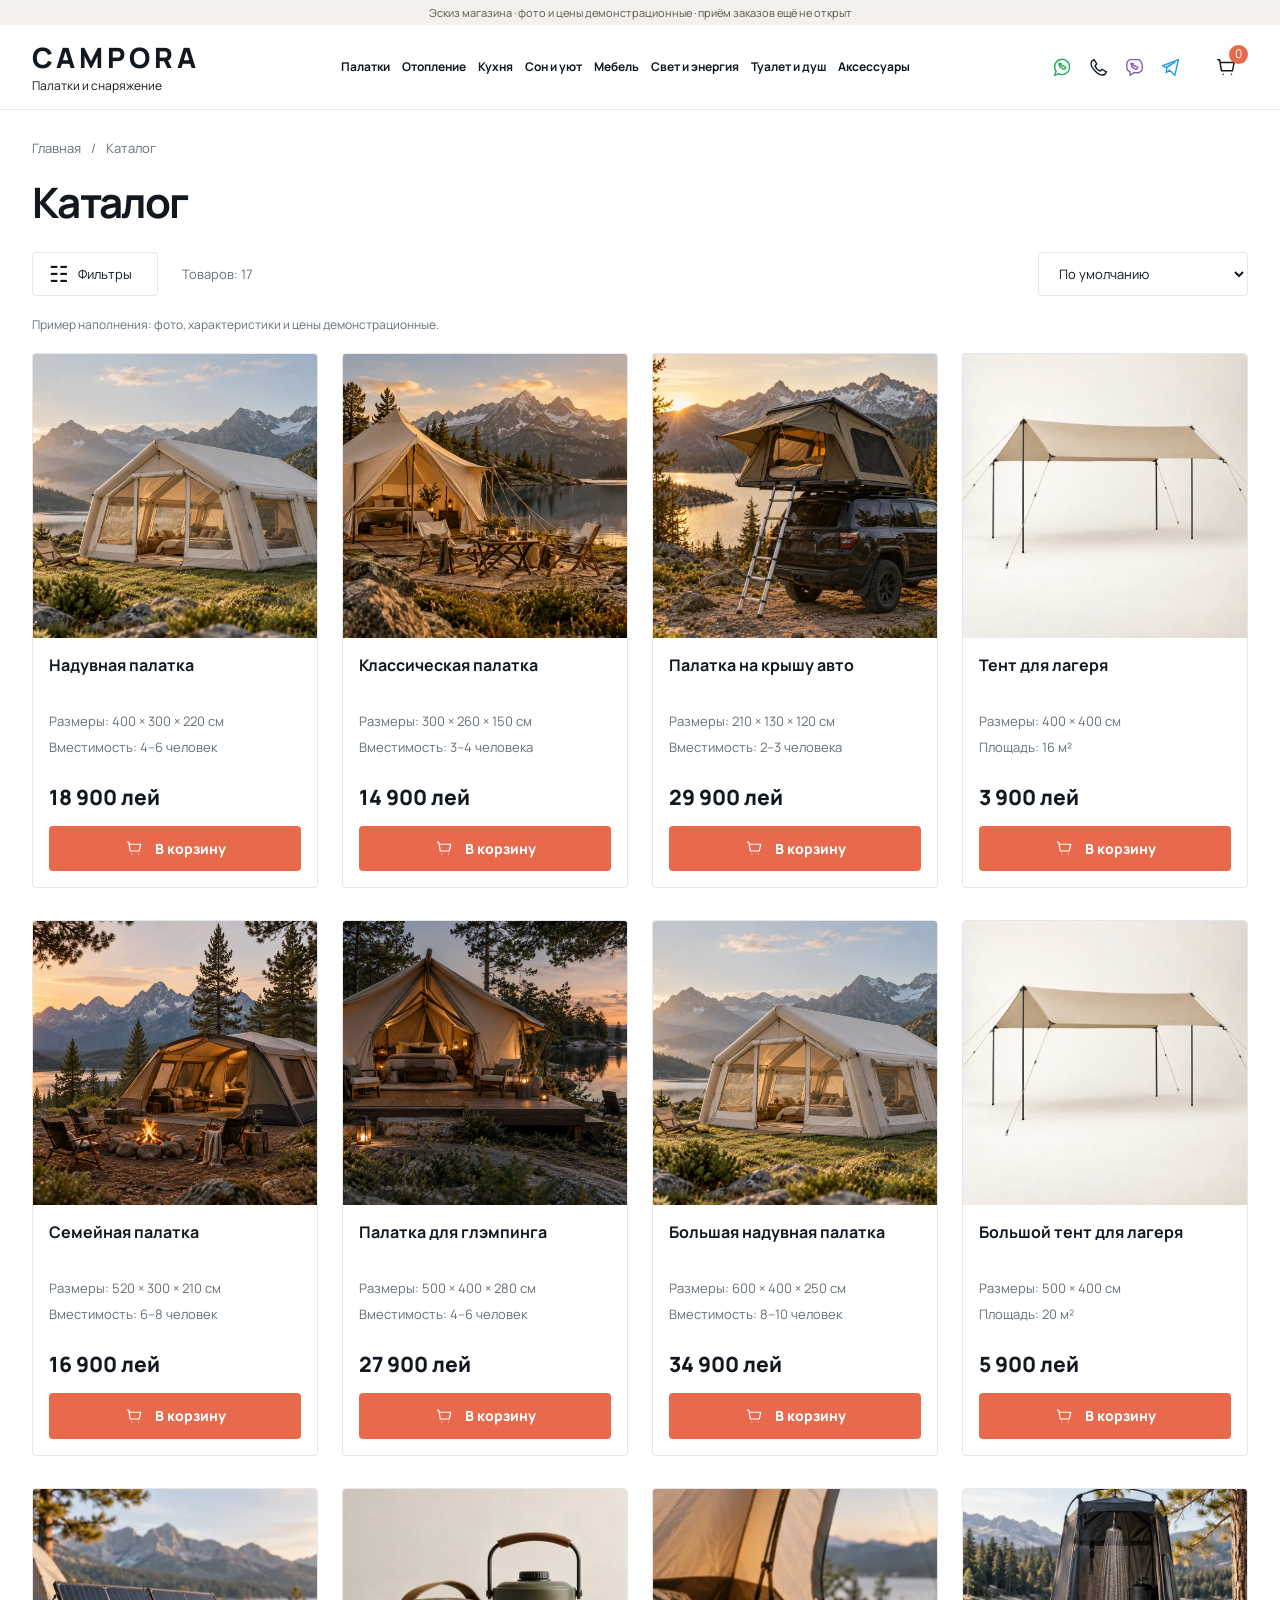
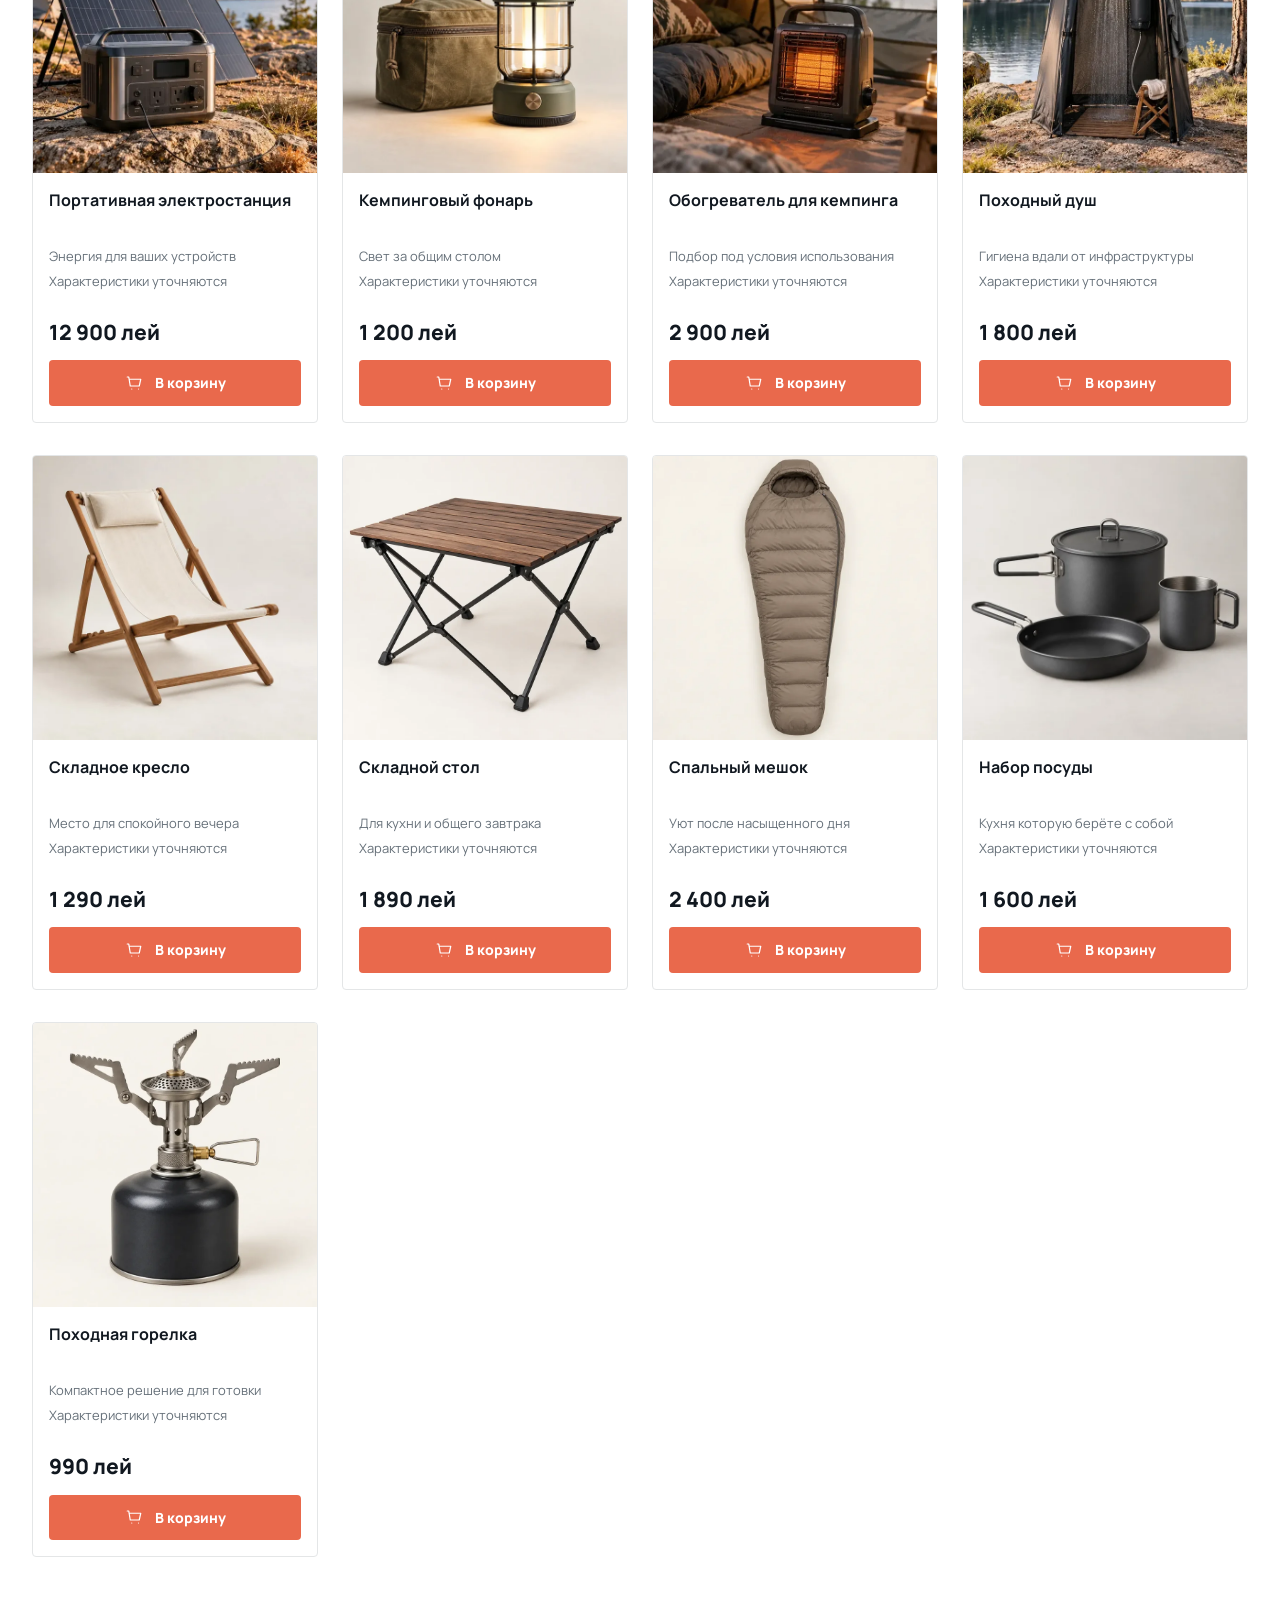
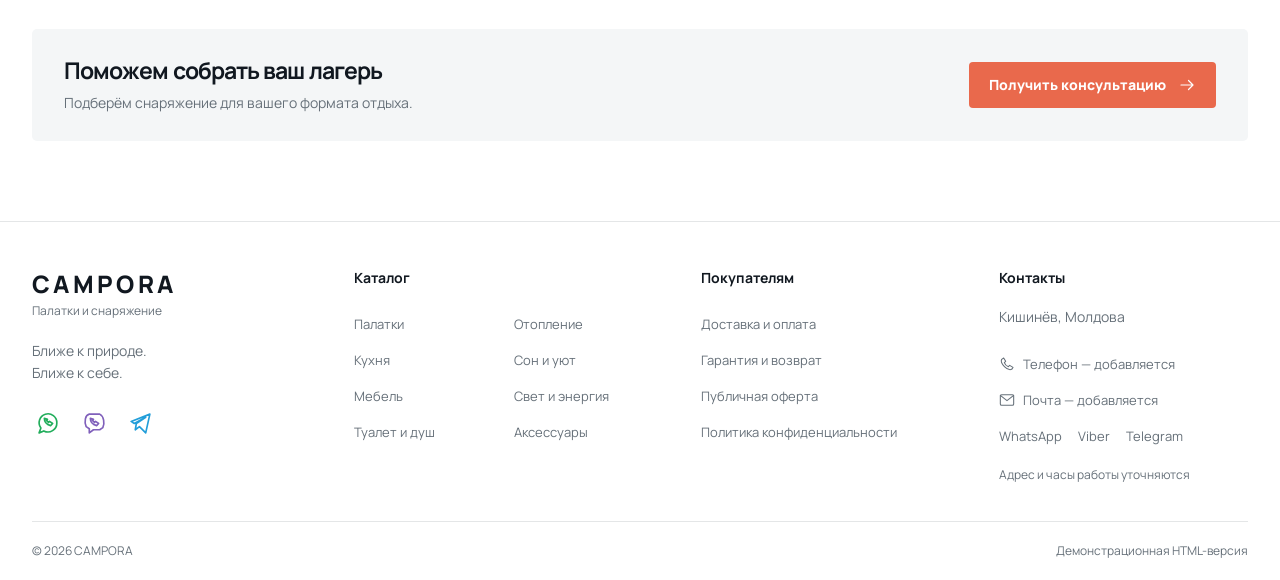
==== commit 534c744e: "Build spacious CAMPORA category template with filters and video review section" ====
--- a/catalog.html
+++ b/catalog.html
@@ -1 +1,12 @@
-<!doctype html><html lang="ru"><head><meta charset="UTF-8"><meta name="viewport" content="width=device-width,initial-scale=1"><meta name="description" content="CAMPORA — палатки и снаряжение для кемпинга в Молдове. Демонстрационная версия магазина."><meta name="robots" content="noindex,nofollow"><meta name="theme-color" content="#111820"><title>Каталог — CAMPORA</title><link rel="icon" href="assets/favicon.svg" type="image/svg+xml"><link rel="stylesheet" href="assets/site-v5.css"><script src="assets/config.js" defer></script><script src="assets/site-v5.js" defer></script></head><body><svg xmlns="http://www.w3.org/2000/svg" class="symbols" aria-hidden="true"><symbol id="i-cart" viewBox="0 0 24 24"><path d="M3 4h2l2 12h12l2-9H6M9 20h.01M18 20h.01"/></symbol><symbol id="i-menu" viewBox="0 0 24 24"><path d="M4 6h16M4 12h16M4 18h16"/></symbol><symbol id="i-close" viewBox="0 0 24 24"><path d="m6 6 12 12M18 6 6 18"/></symbol><symbol id="i-arrow" viewBox="0 0 24 24"><path d="M4 12h16m-6-6 6 6-6 6"/></symbol><symbol id="i-phone" viewBox="0 0 24 24"><path d="M7 3 4 5c-3 6 9 18 15 15l2-3-5-3-2 2c-3-1-5-3-6-6l2-2z"/></symbol><symbol id="i-message" viewBox="0 0 24 24"><path d="M21 11a9 9 0 0 1-9 9H4l-2 2V11a9 9 0 0 1 19 0Z"/><path d="M7 11h10M7 7h7"/></symbol><symbol id="i-telegram" viewBox="0 0 24 24"><path d="m3 10 18-7-4 18-6-6-4 3 1-6 9-6-11 6z"/></symbol><symbol id="i-viber" viewBox="0 0 24 24"><path d="M20 16c2-4 1-11-3-13H7C3 4 2 10 4 15l3 2v4l4-3h6z"/><path d="M8 7c0 4 2 6 6 7l2-2-3-2-1 1-2-2 1-1z"/></symbol><symbol id="i-truck" viewBox="0 0 24 24"><path d="M2 5h12v12H2zM14 9h5l3 4v4h-8M6 20a2 2 0 1 0 0-4 2 2 0 0 0 0 4m12 0a2 2 0 1 0 0-4 2 2 0 0 0 0 4"/></symbol><symbol id="i-shield" viewBox="0 0 24 24"><path d="m12 2 9 4v6c0 5-9 10-9 10S3 17 3 12V6z"/><path d="m8 12 3 3 5-6"/></symbol><symbol id="i-card" viewBox="0 0 24 24"><rect x="2" y="5" width="20" height="14" rx="2"/><path d="M2 10h20M6 15h4"/></symbol><symbol id="i-play" viewBox="0 0 24 24"><path d="m9 5 11 7-11 7z"/></symbol><symbol id="i-mail" viewBox="0 0 24 24"><rect x="2" y="4" width="20" height="16" rx="2"/><path d="m2 5 10 8L22 5"/></symbol><symbol id="i-check" viewBox="0 0 24 24"><path d="m5 12 4 4L20 5"/></symbol></svg><a class="skip" href="#main">Перейти к содержимому</a><div class="preview-note">Эскиз магазина · фото и цены демонстрационные · приём заказов ещё не открыт</div><header class="site-header"><div class="container header-inner"><a class="brand" href="index.html" aria-label="CAMPORA — главная">CAMPORA<span>Палатки и снаряжение</span></a><nav class="desktop-nav" aria-label="Каталог"><a href="catalog.html?category=tents">Палатки</a><a href="catalog.html?category=heating">Отопление</a><a href="catalog.html?category=kitchen">Кухня</a><a href="catalog.html?category=sleep">Сон и уют</a><a href="catalog.html?category=furniture">Мебель</a><a href="catalog.html?category=power">Свет и энергия</a><a href="catalog.html?category=hygiene">Туалет и душ</a><a href="catalog.html?category=accessories">Аксессуары</a></nav><div class="header-actions"><button class="icon-btn mobile-contact" data-contact="all" aria-label="Связаться с нами"><svg class="icon" aria-hidden="true"><use href="#i-message"></use></svg></button><button class="icon-btn cart-trigger" aria-label="Открыть корзину"><svg class="icon" aria-hidden="true"><use href="#i-cart"></use></svg><span class="cart-count">0</span></button><button class="icon-btn menu-trigger" aria-label="Открыть меню" aria-controls="menu-dialog"><svg class="icon" aria-hidden="true"><use href="#i-menu"></use></svg></button></div><div class="desktop-contacts"><button class="contact-link" data-contact="phone"><svg class="icon" aria-hidden="true"><use href="#i-phone"></use></svg><span>Телефон</span></button><button class="contact-link" data-contact="viber"><svg class="icon" aria-hidden="true"><use href="#i-viber"></use></svg><span>Viber</span></button><button class="contact-link" data-contact="telegram"><svg class="icon" aria-hidden="true"><use href="#i-telegram"></use></svg><span>Telegram</span></button><span class="contact-pending">Контакты добавляются</span></div></div></header><main id="main"><section class="container section catalog-page"><a class="breadcrumb" href="index.html">Главная /</a><div class="section-head"><h1 id="catalog-title">Каталог</h1><span class="muted" id="catalog-count"></span></div><nav class="catalog-categories" aria-label="Разделы каталога"><a href="catalog.html">Все товары</a><a href="catalog.html?category=tents">Палатки</a><a href="catalog.html?category=heating">Отопление</a><a href="catalog.html?category=kitchen">Кухня</a><a href="catalog.html?category=sleep">Сон и уют</a><a href="catalog.html?category=furniture">Мебель</a><a href="catalog.html?category=power">Свет и энергия</a><a href="catalog.html?category=hygiene">Туалет и душ</a><a href="catalog.html?category=accessories">Аксессуары</a></nav><div id="catalog-grid" class="product-grid"><article class="product-card" data-kind="air" data-product="air"><button class="product-image" data-details="air" aria-label="Подробнее: Надувная палатка"><img class="" src="assets/v5/tent-air.webp" alt="Надувная палатка" width="800" height="800" loading="lazy"></button><div class="product-info"><h3><button data-details="air">Надувная палатка</button></h3><p>Просторный лагерь для семьи</p><div class="price">18 900 лей</div><button class="btn add" data-add="air"><svg class="icon" aria-hidden="true"><use href="#i-cart"></use></svg> В корзину</button></div></article><article class="product-card" data-kind="classic" data-product="classic"><button class="product-image" data-details="classic" aria-label="Подробнее: Классическая палатка"><img class="" src="assets/v5/tent-classic.webp" alt="Классическая палатка" width="800" height="800" loading="lazy"></button><div class="product-info"><h3><button data-details="classic">Классическая палатка</button></h3><p>Каркасная конструкция</p><div class="price">14 900 лей</div><button class="btn add" data-add="classic"><svg class="icon" aria-hidden="true"><use href="#i-cart"></use></svg> В корзину</button></div></article><article class="product-card" data-kind="roof" data-product="roof"><button class="product-image" data-details="roof" aria-label="Подробнее: Палатка на крышу авто"><img class="" src="assets/v5/tent-roof.webp" alt="Палатка на крышу авто" width="800" height="800" loading="lazy"></button><div class="product-info"><h3><button data-details="roof">Палатка на крышу авто</button></h3><p>Для путешествий на автомобиле</p><div class="price">29 900 лей</div><button class="btn add" data-add="roof"><svg class="icon" aria-hidden="true"><use href="#i-cart"></use></svg> В корзину</button></div></article><article class="product-card" data-kind="classic" data-product="canopy"><button class="product-image" data-details="canopy" aria-label="Подробнее: Тент для лагеря"><img class="" src="assets/v5/canopy.webp" alt="Тент для лагеря" width="800" height="800" loading="lazy"></button><div class="product-info"><h3><button data-details="canopy">Тент для лагеря</button></h3><p>Тень над вашей зоной отдыха</p><div class="price">3 900 лей</div><button class="btn add" data-add="canopy"><svg class="icon" aria-hidden="true"><use href="#i-cart"></use></svg> В корзину</button></div></article><article class="product-card" data-kind="" data-product="power"><button class="product-image" data-details="power" aria-label="Подробнее: Портативная электростанция"><img class="" src="assets/v5/power.webp" alt="Портативная электростанция" width="800" height="800" loading="lazy"></button><div class="product-info"><span class="eyebrow">Энергия</span><h3><button data-details="power">Портативная электростанция</button></h3><p>Энергия для ваших устройств</p><div class="price">12 900 лей</div><button class="btn add" data-add="power"><svg class="icon" aria-hidden="true"><use href="#i-cart"></use></svg> В корзину</button></div></article><article class="product-card" data-kind="" data-product="lantern"><button class="product-image" data-details="lantern" aria-label="Подробнее: Кемпинговый фонарь"><img class="" src="assets/v5/lantern.webp" alt="Кемпинговый фонарь" width="800" height="800" loading="lazy"></button><div class="product-info"><span class="eyebrow">Свет</span><h3><button data-details="lantern">Кемпинговый фонарь</button></h3><p>Свет за общим столом</p><div class="price">1 200 лей</div><button class="btn add" data-add="lantern"><svg class="icon" aria-hidden="true"><use href="#i-cart"></use></svg> В корзину</button></div></article><article class="product-card" data-kind="" data-product="heat"><button class="product-image" data-details="heat" aria-label="Подробнее: Обогреватель для кемпинга"><img class="" src="assets/v5/heat.webp" alt="Обогреватель для кемпинга" width="800" height="800" loading="lazy"></button><div class="product-info"><span class="eyebrow">Тепло</span><h3><button data-details="heat">Обогреватель для кемпинга</button></h3><p>Подбор под условия использования</p><div class="price">2 900 лей</div><button class="btn add" data-add="heat"><svg class="icon" aria-hidden="true"><use href="#i-cart"></use></svg> В корзину</button></div></article><article class="product-card" data-kind="" data-product="shower"><button class="product-image" data-details="shower" aria-label="Подробнее: Походный душ"><img class="" src="assets/v5/shower.webp" alt="Походный душ" width="800" height="800" loading="lazy"></button><div class="product-info"><span class="eyebrow">Гигиена</span><h3><button data-details="shower">Походный душ</button></h3><p>Гигиена вдали от инфраструктуры</p><div class="price">1 800 лей</div><button class="btn add" data-add="shower"><svg class="icon" aria-hidden="true"><use href="#i-cart"></use></svg> В корзину</button></div></article><article class="product-card" data-kind="" data-product="chair"><button class="product-image" data-details="chair" aria-label="Подробнее: Складное кресло"><img class="" src="assets/v5/chair.webp" alt="Складное кресло" width="800" height="800" loading="lazy"></button><div class="product-info"><h3><button data-details="chair">Складное кресло</button></h3><p>Место для спокойного вечера</p><div class="price">1 290 лей</div><button class="btn add" data-add="chair"><svg class="icon" aria-hidden="true"><use href="#i-cart"></use></svg> В корзину</button></div></article><article class="product-card" data-kind="" data-product="table"><button class="product-image" data-details="table" aria-label="Подробнее: Складной стол"><img class="" src="assets/v5/table.webp" alt="Складной стол" width="800" height="800" loading="lazy"></button><div class="product-info"><h3><button data-details="table">Складной стол</button></h3><p>Для кухни и общего завтрака</p><div class="price">1 890 лей</div><button class="btn add" data-add="table"><svg class="icon" aria-hidden="true"><use href="#i-cart"></use></svg> В корзину</button></div></article><article class="product-card" data-kind="" data-product="sleep"><button class="product-image" data-details="sleep" aria-label="Подробнее: Спальный мешок"><img class="" src="assets/v5/sleeping-bag.webp" alt="Спальный мешок" width="800" height="800" loading="lazy"></button><div class="product-info"><h3><button data-details="sleep">Спальный мешок</button></h3><p>Уют после насыщенного дня</p><div class="price">2 400 лей</div><button class="btn add" data-add="sleep"><svg class="icon" aria-hidden="true"><use href="#i-cart"></use></svg> В корзину</button></div></article><article class="product-card" data-kind="" data-product="cook"><button class="product-image" data-details="cook" aria-label="Подробнее: Набор посуды"><img class="" src="assets/v5/cookware.webp" alt="Набор посуды" width="800" height="800" loading="lazy"></button><div class="product-info"><h3><button data-details="cook">Набор посуды</button></h3><p>Кухня  которую берёте с собой</p><div class="price">1 600 лей</div><button class="btn add" data-add="cook"><svg class="icon" aria-hidden="true"><use href="#i-cart"></use></svg> В корзину</button></div></article><article class="product-card" data-kind="" data-product="stove"><button class="product-image" data-details="stove" aria-label="Подробнее: Походная горелка"><img class="" src="assets/v5/stove.webp" alt="Походная горелка" width="800" height="800" loading="lazy"></button><div class="product-info"><h3><button data-details="stove">Походная горелка</button></h3><p>Компактное решение для готовки</p><div class="price">990 лей</div><button class="btn add" data-add="stove"><svg class="icon" aria-hidden="true"><use href="#i-cart"></use></svg> В корзину</button></div></article></div><p id="catalog-empty" class="empty-state" hidden>Товары этой категории будут добавлены перед запуском магазина. <a href="index.html#lead">Помощь с подбором</a></p></section></main><footer class="site-footer"><div class="container footer-grid"><div><a class="brand" href="index.html">CAMPORA<span>Палатки и снаряжение</span></a><p>Ближе к природе.<br>Ближе к себе.</p><div class="socials"><button data-contact="viber" aria-label="Viber"><svg class="icon" aria-hidden="true"><use href="#i-viber"></use></svg></button><button data-contact="telegram" aria-label="Telegram"><svg class="icon" aria-hidden="true"><use href="#i-telegram"></use></svg></button></div></div><div class="footer-column"><h3>Каталог</h3><nav class="footer-categories" aria-label="Категории в подвале"><a href="catalog.html?category=tents">Палатки</a><a href="catalog.html?category=heating">Отопление</a><a href="catalog.html?category=kitchen">Кухня</a><a href="catalog.html?category=sleep">Сон и уют</a><a href="catalog.html?category=furniture">Мебель</a><a href="catalog.html?category=power">Свет и энергия</a><a href="catalog.html?category=hygiene">Туалет и душ</a><a href="catalog.html?category=accessories">Аксессуары</a></nav></div><div class="footer-column"><h3>Покупателям</h3><a href="index.html#faq">Доставка и оплата</a><a href="index.html#faq">Гарантия и возврат</a><a href="offer.html">Публичная оферта</a><a href="privacy.html">Политика конфиденциальности</a></div><div class="footer-column" id="contacts"><h3>Контакты</h3><p>Кишинёв, Молдова</p><button data-contact="phone"><svg class="icon" aria-hidden="true"><use href="#i-phone"></use></svg> Телефон — добавляется</button><button data-contact="email"><svg class="icon" aria-hidden="true"><use href="#i-mail"></use></svg> Почта — добавляется</button><div class="footer-messengers"><button data-contact="viber">Viber</button><button data-contact="telegram">Telegram</button></div><small>Адрес и часы работы уточняются</small></div></div><div class="container footer-bottom"><span>© <span data-year>2026</span> CAMPORA</span><span>Демонстрационная HTML-версия</span></div></footer><dialog id="menu-dialog" class="side-dialog" aria-labelledby="menu-title"><div class="dialog-head"><h2 id="menu-title">CAMPORA</h2><button class="icon-btn" data-close aria-label="Закрыть меню"><svg class="icon" aria-hidden="true"><use href="#i-close"></use></svg></button></div><nav class="mobile-nav" aria-label="Мобильный каталог"><a href="catalog.html?category=tents">Палатки</a><a href="catalog.html?category=heating">Отопление</a><a href="catalog.html?category=kitchen">Кухня</a><a href="catalog.html?category=sleep">Сон и уют</a><a href="catalog.html?category=furniture">Мебель</a><a href="catalog.html?category=power">Свет и энергия</a><a href="catalog.html?category=hygiene">Туалет и душ</a><a href="catalog.html?category=accessories">Аксессуары</a></nav><div class="mobile-menu-contact"><h3>Связаться с нами</h3><button class="contact-link" data-contact="phone"><svg class="icon" aria-hidden="true"><use href="#i-phone"></use></svg><span>Телефон</span></button><button class="contact-link" data-contact="viber"><svg class="icon" aria-hidden="true"><use href="#i-viber"></use></svg><span>Viber</span></button><button class="contact-link" data-contact="telegram"><svg class="icon" aria-hidden="true"><use href="#i-telegram"></use></svg><span>Telegram</span></button><p class="muted">Контактные данные добавляются.</p></div></dialog><dialog id="cart-dialog" class="side-dialog" aria-labelledby="cart-title"><div class="dialog-head"><h2 id="cart-title">Ваш лагерь <span class="cart-count">0</span></h2><button class="icon-btn" data-close aria-label="Закрыть корзину"><svg class="icon" aria-hidden="true"><use href="#i-close"></use></svg></button></div><p class="muted">Соберите всё необходимое в одном месте.</p><div id="cart-items"></div><div id="cart-bottom"><div class="cart-total">Итого <strong id="cart-total"></strong></div><p class="muted">Цены демонстрационные. Доставка не включена.</p><button class="btn" id="checkout-trigger">Перейти к оформлению <svg class="icon" aria-hidden="true"><use href="#i-arrow"></use></svg></button></div><button class="text-btn" data-close>Продолжить покупки</button></dialog><dialog id="detail-dialog" class="detail-dialog" aria-labelledby="detail-title"><button class="icon-btn dialog-close" data-close aria-label="Закрыть описание"><svg class="icon" aria-hidden="true"><use href="#i-close"></use></svg></button><div id="detail-content"></div></dialog><dialog id="contact-dialog" aria-labelledby="contact-title"><div class="dialog-head"><h2 id="contact-title">Связаться с CAMPORA</h2><button class="icon-btn" data-close aria-label="Закрыть контакты"><svg class="icon" aria-hidden="true"><use href="#i-close"></use></svg></button></div><p>Телефон, почта, Viber и Telegram будут добавлены перед запуском магазина.</p><p class="muted">Сейчас приём обращений и заказов ещё не открыт.</p><button class="btn" data-close>Понятно</button></dialog><dialog id="demo-dialog" aria-labelledby="demo-title"><div class="dialog-head"><h2 id="demo-title">Как установить надувную палатку</h2><button class="icon-btn" data-close aria-label="Закрыть инструкцию"><svg class="icon" aria-hidden="true"><use href="#i-close"></use></svg></button></div><p class="notice">Видео пока не добавлено. Ниже — общая последовательность, а не инструкция к конкретной модели.</p><ol class="setup-steps"><li><strong>Подготовьте место</strong><p>Разложите палатку на ровной площадке согласно инструкции производителя.</p></li><li><strong>Накачайте каркас</strong><p>Подключите совместимый насос. Давление и порядок накачивания определяются моделью.</p></li><li><strong>Закрепите палатку</strong><p>Установите крепления и оттяжки, проверьте устойчивость.</p></li></ol><p class="muted">Время установки в минутах будет указано после проверки конкретной модели. Не заменяем замер обещанием.</p><a class="btn" href="index.html#tent-models" data-air-link>Выбрать надувную палатку <svg class="icon" aria-hidden="true"><use href="#i-arrow"></use></svg></a></dialog><dialog id="checkout-dialog" aria-labelledby="checkout-title"><div class="dialog-head"><h2 id="checkout-title">Оформление заказа</h2><button class="icon-btn" data-close aria-label="Закрыть оформление"><svg class="icon" aria-hidden="true"><use href="#i-close"></use></svg></button></div><p class="notice">Предпросмотр оформления. Приём заказов и онлайн-оплата ещё не подключены. Можно скачать список выбранных товаров.</p><form id="checkout-form"><label>Имя<input name="name" autocomplete="given-name" required maxlength="80"></label><label>Телефон<input name="phone" type="tel" inputmode="tel" autocomplete="tel" placeholder="+373" required maxlength="30"></label><label>Населённый пункт<input name="city" autocomplete="address-level2" maxlength="100"></label><label>Комментарий<textarea name="comment" rows="2" maxlength="1000"></textarea></label><label class="consent"><input type="checkbox" required><span>Я ознакомился с <a href="privacy.html" target="_blank">политикой конфиденциальности</a> и <a href="offer.html" target="_blank">условиями заказа</a>.</span></label><button class="btn" type="submit">Скачать черновик заказа</button><p class="muted">Данные не отправляются продавцу. Файл сохраняется только на вашем устройстве.</p><p id="checkout-status" role="status"></p></form></dialog><div class="toast" role="status" aria-live="polite" id="toast"></div><noscript><p class="notice">Для работы корзины и фильтров включите JavaScript.</p></noscript></body></html>+<!doctype html><html lang="ru"><head><meta charset="UTF-8"><meta name="viewport" content="width=device-width,initial-scale=1"><meta name="description" content="CAMPORA — палатки и снаряжение для кемпинга в Молдове. Демонстрационная версия магазина."><meta name="robots" content="noindex,nofollow"><meta name="theme-color" content="#111820"><title>Каталог — CAMPORA</title><link rel="icon" href="assets/favicon.svg" type="image/svg+xml"><link rel="stylesheet" href="assets/site-v5.css"><script src="assets/config.js" defer></script><script src="assets/category-v6.js" defer></script><link rel="stylesheet" href="assets/category-v6.css"></head><body class="category-layout"><svg xmlns="http://www.w3.org/2000/svg" class="symbols" aria-hidden="true"><symbol id="i-cart" viewBox="0 0 24 24"><path d="M3 4h2l2 12h12l2-9H6M9 20h.01M18 20h.01"/></symbol><symbol id="i-menu" viewBox="0 0 24 24"><path d="M4 6h16M4 12h16M4 18h16"/></symbol><symbol id="i-close" viewBox="0 0 24 24"><path d="m6 6 12 12M18 6 6 18"/></symbol><symbol id="i-arrow" viewBox="0 0 24 24"><path d="M4 12h16m-6-6 6 6-6 6"/></symbol><symbol id="i-phone" viewBox="0 0 24 24"><path d="M7 3 4 5c-3 6 9 18 15 15l2-3-5-3-2 2c-3-1-5-3-6-6l2-2z"/></symbol><symbol id="i-message" viewBox="0 0 24 24"><path d="M21 11a9 9 0 0 1-9 9H4l-2 2V11a9 9 0 0 1 19 0Z"/><path d="M7 11h10M7 7h7"/></symbol><symbol id="i-telegram" viewBox="0 0 24 24"><path d="m3 10 18-7-4 18-6-6-4 3 1-6 9-6-11 6z"/></symbol><symbol id="i-viber" viewBox="0 0 24 24"><path d="M20 16c2-4 1-11-3-13H7C3 4 2 10 4 15l3 2v4l4-3h6z"/><path d="M8 7c0 4 2 6 6 7l2-2-3-2-1 1-2-2 1-1z"/></symbol><symbol id="i-truck" viewBox="0 0 24 24"><path d="M2 5h12v12H2zM14 9h5l3 4v4h-8M6 20a2 2 0 1 0 0-4 2 2 0 0 0 0 4m12 0a2 2 0 1 0 0-4 2 2 0 0 0 0 4"/></symbol><symbol id="i-shield" viewBox="0 0 24 24"><path d="m12 2 9 4v6c0 5-9 10-9 10S3 17 3 12V6z"/><path d="m8 12 3 3 5-6"/></symbol><symbol id="i-card" viewBox="0 0 24 24"><rect x="2" y="5" width="20" height="14" rx="2"/><path d="M2 10h20M6 15h4"/></symbol><symbol id="i-play" viewBox="0 0 24 24"><path d="m9 5 11 7-11 7z"/></symbol><symbol id="i-whatsapp" viewBox="0 0 24 24"><path d="M20 11.5a8.5 8.5 0 0 1-12.5 7.6L3 21l1.7-4.7A8.5 8.5 0 1 1 20 11.5Z"/><path d="M8 7c0 4 2 6 6 7l2-2-3-2-1 1-2-2 1-1z"/></symbol><symbol id="i-mail" viewBox="0 0 24 24"><rect x="2" y="4" width="20" height="16" rx="2"/><path d="m2 5 10 8L22 5"/></symbol><symbol id="i-check" viewBox="0 0 24 24"><path d="m5 12 4 4L20 5"/></symbol></svg><a class="skip" href="#main">Перейти к содержимому</a><div class="preview-note">Эскиз магазина · фото и цены демонстрационные · приём заказов ещё не открыт</div><header class="site-header"><div class="container header-inner"><a class="brand" href="index.html" aria-label="CAMPORA — главная">CAMPORA<span>Палатки и снаряжение</span></a><nav class="desktop-nav" aria-label="Каталог"><a href="catalog.html?category=tents">Палатки</a><a href="catalog.html?category=heating">Отопление</a><a href="catalog.html?category=kitchen">Кухня</a><a href="catalog.html?category=sleep">Сон и уют</a><a href="catalog.html?category=furniture">Мебель</a><a href="catalog.html?category=power">Свет и энергия</a><a href="catalog.html?category=hygiene">Туалет и душ</a><a href="catalog.html?category=accessories">Аксессуары</a></nav><div class="header-actions"><button class="icon-btn mobile-contact" data-contact="all" aria-label="Связаться с нами"><svg class="icon" aria-hidden="true"><use href="#i-message"></use></svg></button><button class="icon-btn cart-trigger" aria-label="Открыть корзину"><svg class="icon" aria-hidden="true"><use href="#i-cart"></use></svg><span class="cart-count">0</span></button><button class="icon-btn menu-trigger" aria-label="Открыть меню" aria-controls="menu-dialog"><svg class="icon" aria-hidden="true"><use href="#i-menu"></use></svg></button></div><div class="desktop-contacts"><button class="contact-link" data-contact="whatsapp" aria-label="WhatsApp"><svg class="icon" aria-hidden="true"><use href="#i-whatsapp"></use></svg><span>WhatsApp</span></button><button class="contact-link" data-contact="phone"><svg class="icon" aria-hidden="true"><use href="#i-phone"></use></svg><span>Телефон</span></button><button class="contact-link" data-contact="viber"><svg class="icon" aria-hidden="true"><use href="#i-viber"></use></svg><span>Viber</span></button><button class="contact-link" data-contact="telegram"><svg class="icon" aria-hidden="true"><use href="#i-telegram"></use></svg><span>Telegram</span></button><span class="contact-pending">Контакты добавляются</span></div></div></header><main id="main" class="container category-main">
+<nav class="category-breadcrumb" aria-label="Хлебные крошки"><a href="index.html">Главная</a><span>/</span><span id="category-crumb">Палатки</span></nav>
+<h1 id="catalog-title">Палатки</h1>
+<div id="tent-tabs" class="category-tabs" role="group" aria-label="Тип палатки"><button type="button" data-kind-filter="all" aria-pressed="true">Все</button><button type="button" data-kind-filter="air" aria-pressed="false">Надувные</button><button type="button" data-kind-filter="classic" aria-pressed="false">Классические</button><button type="button" data-kind-filter="roof" aria-pressed="false">На крышу авто</button><button type="button" data-kind-filter="canopy" aria-pressed="false">Тенты</button></div>
+<div class="category-toolbar"><div><button id="filters-open" class="outline-button" aria-haspopup="dialog"><span aria-hidden="true">☷</span> Фильтры <span id="active-filters"></span></button><span id="catalog-count" role="status"></span></div><label class="sort-label"><span class="sr-only">Сортировка</span><select id="catalog-sort"><option value="default">По умолчанию</option><option value="price-up">Сначала дешевле</option><option value="price-down">Сначала дороже</option></select></label></div>
+<p class="catalog-disclaimer">Пример наполнения: фото, характеристики и цены демонстрационные.</p>
+<div id="catalog-grid" class="product-grid"><article class="product-card" data-product="air" data-kind="air"><button class="product-image" data-details="air" aria-label="Подробнее: Надувная палатка"><img src="assets/v5/tent-air.webp" alt="Надувная палатка" width="800" height="800" loading="lazy"></button><div class="product-info"><h3><button data-details="air">Надувная палатка</button></h3><div class="product-specs"><span>Размеры: 400 × 300 × 220 см</span><span>Вместимость: 4–6 человек</span></div><div class="price">18 900 лей</div><button class="btn add" data-add="air"><svg class="icon" aria-hidden="true"><use href="#i-cart"></use></svg>В корзину</button></div></article><article class="product-card" data-product="classic" data-kind="classic"><button class="product-image" data-details="classic" aria-label="Подробнее: Классическая палатка"><img src="assets/v5/tent-classic.webp" alt="Классическая палатка" width="800" height="800" loading="lazy"></button><div class="product-info"><h3><button data-details="classic">Классическая палатка</button></h3><div class="product-specs"><span>Размеры: 300 × 260 × 150 см</span><span>Вместимость: 3–4 человека</span></div><div class="price">14 900 лей</div><button class="btn add" data-add="classic"><svg class="icon" aria-hidden="true"><use href="#i-cart"></use></svg>В корзину</button></div></article><article class="product-card" data-product="roof" data-kind="roof"><button class="product-image" data-details="roof" aria-label="Подробнее: Палатка на крышу авто"><img src="assets/v5/tent-roof.webp" alt="Палатка на крышу авто" width="800" height="800" loading="lazy"></button><div class="product-info"><h3><button data-details="roof">Палатка на крышу авто</button></h3><div class="product-specs"><span>Размеры: 210 × 130 × 120 см</span><span>Вместимость: 2–3 человека</span></div><div class="price">29 900 лей</div><button class="btn add" data-add="roof"><svg class="icon" aria-hidden="true"><use href="#i-cart"></use></svg>В корзину</button></div></article><article class="product-card" data-product="canopy" data-kind="canopy"><button class="product-image" data-details="canopy" aria-label="Подробнее: Тент для лагеря"><img src="assets/v5/canopy.webp" alt="Тент для лагеря" width="800" height="800" loading="lazy"></button><div class="product-info"><h3><button data-details="canopy">Тент для лагеря</button></h3><div class="product-specs"><span>Размеры: 400 × 400 см</span><span>Площадь: 16 м²</span></div><div class="price">3 900 лей</div><button class="btn add" data-add="canopy"><svg class="icon" aria-hidden="true"><use href="#i-cart"></use></svg>В корзину</button></div></article><article class="product-card" data-product="family" data-kind="classic"><button class="product-image" data-details="family" aria-label="Подробнее: Семейная палатка"><img src="assets/tent-family.jpg" alt="Семейная палатка" width="800" height="800" loading="lazy"></button><div class="product-info"><h3><button data-details="family">Семейная палатка</button></h3><div class="product-specs"><span>Размеры: 520 × 300 × 210 см</span><span>Вместимость: 6–8 человек</span></div><div class="price">16 900 лей</div><button class="btn add" data-add="family"><svg class="icon" aria-hidden="true"><use href="#i-cart"></use></svg>В корзину</button></div></article><article class="product-card" data-product="glamping" data-kind="classic"><button class="product-image" data-details="glamping" aria-label="Подробнее: Палатка для глэмпинга"><img src="assets/tent-glamping.jpg" alt="Палатка для глэмпинга" width="800" height="800" loading="lazy"></button><div class="product-info"><h3><button data-details="glamping">Палатка для глэмпинга</button></h3><div class="product-specs"><span>Размеры: 500 × 400 × 280 см</span><span>Вместимость: 4–6 человек</span></div><div class="price">27 900 лей</div><button class="btn add" data-add="glamping"><svg class="icon" aria-hidden="true"><use href="#i-cart"></use></svg>В корзину</button></div></article><article class="product-card" data-product="air-large" data-kind="air"><button class="product-image" data-details="air-large" aria-label="Подробнее: Большая надувная палатка"><img src="assets/tent-main.jpg" alt="Большая надувная палатка" width="800" height="800" loading="lazy"></button><div class="product-info"><h3><button data-details="air-large">Большая надувная палатка</button></h3><div class="product-specs"><span>Размеры: 600 × 400 × 250 см</span><span>Вместимость: 8–10 человек</span></div><div class="price">34 900 лей</div><button class="btn add" data-add="air-large"><svg class="icon" aria-hidden="true"><use href="#i-cart"></use></svg>В корзину</button></div></article><article class="product-card" data-product="canopy-large" data-kind="canopy"><button class="product-image" data-details="canopy-large" aria-label="Подробнее: Большой тент для лагеря"><img src="assets/v5/canopy.webp" alt="Большой тент для лагеря" width="800" height="800" loading="lazy"></button><div class="product-info"><h3><button data-details="canopy-large">Большой тент для лагеря</button></h3><div class="product-specs"><span>Размеры: 500 × 400 см</span><span>Площадь: 20 м²</span></div><div class="price">5 900 лей</div><button class="btn add" data-add="canopy-large"><svg class="icon" aria-hidden="true"><use href="#i-cart"></use></svg>В корзину</button></div></article><article class="product-card" data-product="power" data-kind=""><button class="product-image" data-details="power" aria-label="Подробнее: Портативная электростанция"><img src="assets/v5/power.webp" alt="Портативная электростанция" width="800" height="800" loading="lazy"></button><div class="product-info"><h3><button data-details="power">Портативная электростанция</button></h3><div class="product-specs"><span>Энергия для ваших устройств</span><span>Характеристики уточняются</span></div><div class="price">12 900 лей</div><button class="btn add" data-add="power"><svg class="icon" aria-hidden="true"><use href="#i-cart"></use></svg>В корзину</button></div></article><article class="product-card" data-product="lantern" data-kind=""><button class="product-image" data-details="lantern" aria-label="Подробнее: Кемпинговый фонарь"><img src="assets/v5/lantern.webp" alt="Кемпинговый фонарь" width="800" height="800" loading="lazy"></button><div class="product-info"><h3><button data-details="lantern">Кемпинговый фонарь</button></h3><div class="product-specs"><span>Свет за общим столом</span><span>Характеристики уточняются</span></div><div class="price">1 200 лей</div><button class="btn add" data-add="lantern"><svg class="icon" aria-hidden="true"><use href="#i-cart"></use></svg>В корзину</button></div></article><article class="product-card" data-product="heat" data-kind=""><button class="product-image" data-details="heat" aria-label="Подробнее: Обогреватель для кемпинга"><img src="assets/v5/heat.webp" alt="Обогреватель для кемпинга" width="800" height="800" loading="lazy"></button><div class="product-info"><h3><button data-details="heat">Обогреватель для кемпинга</button></h3><div class="product-specs"><span>Подбор под условия использования</span><span>Характеристики уточняются</span></div><div class="price">2 900 лей</div><button class="btn add" data-add="heat"><svg class="icon" aria-hidden="true"><use href="#i-cart"></use></svg>В корзину</button></div></article><article class="product-card" data-product="shower" data-kind=""><button class="product-image" data-details="shower" aria-label="Подробнее: Походный душ"><img src="assets/v5/shower.webp" alt="Походный душ" width="800" height="800" loading="lazy"></button><div class="product-info"><h3><button data-details="shower">Походный душ</button></h3><div class="product-specs"><span>Гигиена вдали от инфраструктуры</span><span>Характеристики уточняются</span></div><div class="price">1 800 лей</div><button class="btn add" data-add="shower"><svg class="icon" aria-hidden="true"><use href="#i-cart"></use></svg>В корзину</button></div></article><article class="product-card" data-product="chair" data-kind=""><button class="product-image" data-details="chair" aria-label="Подробнее: Складное кресло"><img src="assets/v5/chair.webp" alt="Складное кресло" width="800" height="800" loading="lazy"></button><div class="product-info"><h3><button data-details="chair">Складное кресло</button></h3><div class="product-specs"><span>Место для спокойного вечера</span><span>Характеристики уточняются</span></div><div class="price">1 290 лей</div><button class="btn add" data-add="chair"><svg class="icon" aria-hidden="true"><use href="#i-cart"></use></svg>В корзину</button></div></article><article class="product-card" data-product="table" data-kind=""><button class="product-image" data-details="table" aria-label="Подробнее: Складной стол"><img src="assets/v5/table.webp" alt="Складной стол" width="800" height="800" loading="lazy"></button><div class="product-info"><h3><button data-details="table">Складной стол</button></h3><div class="product-specs"><span>Для кухни и общего завтрака</span><span>Характеристики уточняются</span></div><div class="price">1 890 лей</div><button class="btn add" data-add="table"><svg class="icon" aria-hidden="true"><use href="#i-cart"></use></svg>В корзину</button></div></article><article class="product-card" data-product="sleep" data-kind=""><button class="product-image" data-details="sleep" aria-label="Подробнее: Спальный мешок"><img src="assets/v5/sleeping-bag.webp" alt="Спальный мешок" width="800" height="800" loading="lazy"></button><div class="product-info"><h3><button data-details="sleep">Спальный мешок</button></h3><div class="product-specs"><span>Уют после насыщенного дня</span><span>Характеристики уточняются</span></div><div class="price">2 400 лей</div><button class="btn add" data-add="sleep"><svg class="icon" aria-hidden="true"><use href="#i-cart"></use></svg>В корзину</button></div></article><article class="product-card" data-product="cook" data-kind=""><button class="product-image" data-details="cook" aria-label="Подробнее: Набор посуды"><img src="assets/v5/cookware.webp" alt="Набор посуды" width="800" height="800" loading="lazy"></button><div class="product-info"><h3><button data-details="cook">Набор посуды</button></h3><div class="product-specs"><span>Кухня  которую берёте с собой</span><span>Характеристики уточняются</span></div><div class="price">1 600 лей</div><button class="btn add" data-add="cook"><svg class="icon" aria-hidden="true"><use href="#i-cart"></use></svg>В корзину</button></div></article><article class="product-card" data-product="stove" data-kind=""><button class="product-image" data-details="stove" aria-label="Подробнее: Походная горелка"><img src="assets/v5/stove.webp" alt="Походная горелка" width="800" height="800" loading="lazy"></button><div class="product-info"><h3><button data-details="stove">Походная горелка</button></h3><div class="product-specs"><span>Компактное решение для готовки</span><span>Характеристики уточняются</span></div><div class="price">990 лей</div><button class="btn add" data-add="stove"><svg class="icon" aria-hidden="true"><use href="#i-cart"></use></svg>В корзину</button></div></article></div>
+<div id="catalog-empty" class="empty-state" hidden><h2>Товары не найдены</h2><p>Попробуйте изменить параметры или выбрать другой раздел.</p><button class="outline-button" id="clear-empty">Сбросить фильтры</button></div>
+<section class="category-help"><div><h2>Поможем выбрать палатку</h2><p>Подскажем, какая модель подойдёт для вашей поездки.</p></div><a class="btn" href="index.html#lead">Получить консультацию <svg class="icon" aria-hidden="true"><use href="#i-arrow"></use></svg></a></section>
+<section id="category-seo" class="category-seo" aria-labelledby="seo-title"><h2 id="seo-title">Палатки для кемпинга в Молдове</h2><p>Выбор палатки начинается с формата поездки. Для отдыха на одном месте важны внутреннее пространство и высота, для пешего маршрута — вес и размеры в сложенном виде. В каталоге представлены надувные, классические палатки и модели на крышу автомобиля.</p><p>Перед покупкой сравните размеры спального места, вместимость и комплектацию. Для семейного кемпинга учитывайте место для вещей и возможность организовать зону под навесом. Совместимость палатки на крышу необходимо проверять для конкретного автомобиля и багажной системы.</p></section>
+<section id="category-reviews" class="category-reviews" aria-labelledby="reviews-title"><h2 id="reviews-title">Видеообзоры палаток</h2><p>Устройство и установка разных моделей. Обзоры добавим перед запуском магазина.</p><div class="review-grid"><article class="review-card"><button class="review-cover" data-review="air" aria-label="Видеообзор: Надувная палатка"><img src="assets/v5/tent-air.webp" alt="Надувная палатка" width="640" height="360" loading="lazy"><span class="review-play"><svg class="icon" aria-hidden="true"><use href="#i-play"></use></svg></span><span class="review-badge">Видео готовится</span></button><h3>Надувная палатка</h3><button class="review-link" data-details="air">К товару →</button></article><article class="review-card"><button class="review-cover" data-review="family" aria-label="Видеообзор: Семейная палатка"><img src="assets/tent-family.jpg" alt="Семейная палатка" width="640" height="360" loading="lazy"><span class="review-play"><svg class="icon" aria-hidden="true"><use href="#i-play"></use></svg></span><span class="review-badge">Видео готовится</span></button><h3>Семейная палатка</h3><button class="review-link" data-details="family">К товару →</button></article><article class="review-card"><button class="review-cover" data-review="roof" aria-label="Видеообзор: Палатка на крышу авто"><img src="assets/v5/tent-roof.webp" alt="Палатка на крышу авто" width="640" height="360" loading="lazy"><span class="review-play"><svg class="icon" aria-hidden="true"><use href="#i-play"></use></svg></span><span class="review-badge">Видео готовится</span></button><h3>Палатка на крышу авто</h3><button class="review-link" data-details="roof">К товару →</button></article><article class="review-card"><button class="review-cover" data-review="classic" aria-label="Видеообзор: Классическая палатка"><img src="assets/v5/tent-classic.webp" alt="Классическая палатка" width="640" height="360" loading="lazy"><span class="review-play"><svg class="icon" aria-hidden="true"><use href="#i-play"></use></svg></span><span class="review-badge">Видео готовится</span></button><h3>Классическая палатка</h3><button class="review-link" data-details="classic">К товару →</button></article></div></section>
+</main><footer class="site-footer"><div class="container footer-grid"><div><a class="brand" href="index.html">CAMPORA<span>Палатки и снаряжение</span></a><p>Ближе к природе.<br>Ближе к себе.</p><div class="socials"><button class="contact-link" data-contact="whatsapp" aria-label="WhatsApp"><svg class="icon" aria-hidden="true"><use href="#i-whatsapp"></use></svg><span>WhatsApp</span></button><button data-contact="viber" aria-label="Viber"><svg class="icon" aria-hidden="true"><use href="#i-viber"></use></svg></button><button data-contact="telegram" aria-label="Telegram"><svg class="icon" aria-hidden="true"><use href="#i-telegram"></use></svg></button></div></div><div class="footer-column"><h3>Каталог</h3><nav class="footer-categories" aria-label="Категории в подвале"><a href="catalog.html?category=tents">Палатки</a><a href="catalog.html?category=heating">Отопление</a><a href="catalog.html?category=kitchen">Кухня</a><a href="catalog.html?category=sleep">Сон и уют</a><a href="catalog.html?category=furniture">Мебель</a><a href="catalog.html?category=power">Свет и энергия</a><a href="catalog.html?category=hygiene">Туалет и душ</a><a href="catalog.html?category=accessories">Аксессуары</a></nav></div><div class="footer-column"><h3>Покупателям</h3><a href="index.html#faq">Доставка и оплата</a><a href="index.html#faq">Гарантия и возврат</a><a href="offer.html">Публичная оферта</a><a href="privacy.html">Политика конфиденциальности</a></div><div class="footer-column" id="contacts"><h3>Контакты</h3><p>Кишинёв, Молдова</p><button data-contact="phone"><svg class="icon" aria-hidden="true"><use href="#i-phone"></use></svg> Телефон — добавляется</button><button data-contact="email"><svg class="icon" aria-hidden="true"><use href="#i-mail"></use></svg> Почта — добавляется</button><div class="footer-messengers"><button data-contact="whatsapp">WhatsApp</button><button data-contact="viber">Viber</button><button data-contact="telegram">Telegram</button></div><small>Адрес и часы работы уточняются</small></div></div><div class="container footer-bottom"><span>© <span data-year>2026</span> CAMPORA</span><span>Демонстрационная HTML-версия</span></div></footer><dialog id="menu-dialog" class="side-dialog" aria-labelledby="menu-title"><div class="dialog-head"><h2 id="menu-title">CAMPORA</h2><button class="icon-btn" data-close aria-label="Закрыть меню"><svg class="icon" aria-hidden="true"><use href="#i-close"></use></svg></button></div><nav class="mobile-nav" aria-label="Мобильный каталог"><a href="catalog.html?category=tents">Палатки</a><a href="catalog.html?category=heating">Отопление</a><a href="catalog.html?category=kitchen">Кухня</a><a href="catalog.html?category=sleep">Сон и уют</a><a href="catalog.html?category=furniture">Мебель</a><a href="catalog.html?category=power">Свет и энергия</a><a href="catalog.html?category=hygiene">Туалет и душ</a><a href="catalog.html?category=accessories">Аксессуары</a></nav><div class="mobile-menu-contact"><h3>Связаться с нами</h3><button class="contact-link" data-contact="whatsapp" aria-label="WhatsApp"><svg class="icon" aria-hidden="true"><use href="#i-whatsapp"></use></svg><span>WhatsApp</span></button><button class="contact-link" data-contact="phone"><svg class="icon" aria-hidden="true"><use href="#i-phone"></use></svg><span>Телефон</span></button><button class="contact-link" data-contact="viber"><svg class="icon" aria-hidden="true"><use href="#i-viber"></use></svg><span>Viber</span></button><button class="contact-link" data-contact="telegram"><svg class="icon" aria-hidden="true"><use href="#i-telegram"></use></svg><span>Telegram</span></button><p class="muted">Контактные данные добавляются.</p></div></dialog><dialog id="cart-dialog" class="side-dialog" aria-labelledby="cart-title"><div class="dialog-head"><h2 id="cart-title">Ваш лагерь <span class="cart-count">0</span></h2><button class="icon-btn" data-close aria-label="Закрыть корзину"><svg class="icon" aria-hidden="true"><use href="#i-close"></use></svg></button></div><p class="muted">Соберите всё необходимое в одном месте.</p><div id="cart-items"></div><div id="cart-bottom"><div class="cart-total">Итого <strong id="cart-total"></strong></div><p class="muted">Цены демонстрационные. Доставка не включена.</p><button class="btn" id="checkout-trigger">Перейти к оформлению <svg class="icon" aria-hidden="true"><use href="#i-arrow"></use></svg></button></div><button class="text-btn" data-close>Продолжить покупки</button></dialog><dialog id="detail-dialog" class="detail-dialog" aria-labelledby="detail-title"><button class="icon-btn dialog-close" data-close aria-label="Закрыть описание"><svg class="icon" aria-hidden="true"><use href="#i-close"></use></svg></button><div id="detail-content"></div></dialog><dialog id="contact-dialog" aria-labelledby="contact-title"><div class="dialog-head"><h2 id="contact-title">Связаться с CAMPORA</h2><button class="icon-btn" data-close aria-label="Закрыть контакты"><svg class="icon" aria-hidden="true"><use href="#i-close"></use></svg></button></div><p>Телефон, почта, Viber и Telegram будут добавлены перед запуском магазина.</p><p class="muted">Сейчас приём обращений и заказов ещё не открыт.</p><button class="btn" data-close>Понятно</button></dialog><dialog id="demo-dialog" aria-labelledby="demo-title"><div class="dialog-head"><h2 id="demo-title">Как установить надувную палатку</h2><button class="icon-btn" data-close aria-label="Закрыть инструкцию"><svg class="icon" aria-hidden="true"><use href="#i-close"></use></svg></button></div><p class="notice">Видео пока не добавлено. Ниже — общая последовательность, а не инструкция к конкретной модели.</p><ol class="setup-steps"><li><strong>Подготовьте место</strong><p>Разложите палатку на ровной площадке согласно инструкции производителя.</p></li><li><strong>Накачайте каркас</strong><p>Подключите совместимый насос. Давление и порядок накачивания определяются моделью.</p></li><li><strong>Закрепите палатку</strong><p>Установите крепления и оттяжки, проверьте устойчивость.</p></li></ol><p class="muted">Время установки в минутах будет указано после проверки конкретной модели. Не заменяем замер обещанием.</p><a class="btn" href="index.html#tent-models" data-air-link>Выбрать надувную палатку <svg class="icon" aria-hidden="true"><use href="#i-arrow"></use></svg></a></dialog><dialog id="checkout-dialog" aria-labelledby="checkout-title"><div class="dialog-head"><h2 id="checkout-title">Оформление заказа</h2><button class="icon-btn" data-close aria-label="Закрыть оформление"><svg class="icon" aria-hidden="true"><use href="#i-close"></use></svg></button></div><p class="notice">Предпросмотр оформления. Приём заказов и онлайн-оплата ещё не подключены. Можно скачать список выбранных товаров.</p><form id="checkout-form"><label>Имя<input name="name" autocomplete="given-name" required maxlength="80"></label><label>Телефон<input name="phone" type="tel" inputmode="tel" autocomplete="tel" placeholder="+373" required maxlength="30"></label><label>Населённый пункт<input name="city" autocomplete="address-level2" maxlength="100"></label><label>Комментарий<textarea name="comment" rows="2" maxlength="1000"></textarea></label><label class="consent"><input type="checkbox" required><span>Я ознакомился с <a href="privacy.html" target="_blank">политикой конфиденциальности</a> и <a href="offer.html" target="_blank">условиями заказа</a>.</span></label><button class="btn" type="submit">Скачать черновик заказа</button><p class="muted">Данные не отправляются продавцу. Файл сохраняется только на вашем устройстве.</p><p id="checkout-status" role="status"></p></form></dialog><dialog id="filters-dialog" class="side-dialog" aria-labelledby="filters-title"><div class="dialog-head"><h2 id="filters-title">Фильтры</h2><button class="icon-btn" data-close aria-label="Закрыть фильтры"><svg class="icon" aria-hidden="true"><use href="#i-close"></use></svg></button></div><form id="catalog-filter-form"><fieldset><legend>Цена, лей</legend><div class="price-inputs"><label>От<input name="min" type="number" min="0" step="1" placeholder="0"></label><label>До<input name="max" type="number" min="0" step="1" placeholder="Любая"></label></div></fieldset><p class="muted">Цены и характеристики в эскизе условные.</p><p id="filter-error" role="status"></p><button class="btn" type="submit">Показать товары</button><button class="text-btn" type="reset">Сбросить фильтры</button></form></dialog><dialog id="review-dialog" aria-labelledby="review-title"><div class="dialog-head"><h2 id="review-title">Видеообзор</h2><button class="icon-btn" data-close aria-label="Закрыть видеообзор"><svg class="icon" aria-hidden="true"><use href="#i-close"></use></svg></button></div><div id="review-content"></div></dialog><div class="toast" role="status" aria-live="polite" id="toast"></div><noscript><p class="notice">Для работы корзины и фильтров включите JavaScript.</p></noscript></body></html>
--- a/assets/category-v6.css
+++ b/assets/category-v6.css
@@ -0,0 +1,9 @@
+/* Category only: homepage styles remain unchanged. */
+.category-layout .preview-note{font-size:11px;padding:4px 16px}
+.category-main{padding-top:28px;padding-bottom:80px}.category-breadcrumb{display:flex;gap:10px;color:var(--muted);font-size:13px;align-items:center;margin-bottom:20px}.category-breadcrumb a:hover{text-decoration:underline}.category-main h1{font-size:42px;margin:0 0 26px;letter-spacing:-.04em}
+.category-tabs{display:flex;flex-wrap:wrap;gap:8px;margin-bottom:24px}.category-tabs button,.outline-button,.sort-label select{border:1px solid var(--line);border-radius:4px;background:#fff;padding:10px 16px;min-height:44px;font-size:13px;color:var(--ink)}.category-tabs button[aria-pressed=true]{background:var(--ink);color:#fff;border-color:var(--ink)}.category-tabs button:hover,.outline-button:hover{border-color:var(--ink)}.category-toolbar{display:flex;align-items:center;justify-content:space-between;gap:20px;margin-bottom:20px}.category-toolbar>div{display:flex;align-items:center;gap:24px}#catalog-count{font-size:13px;color:var(--muted)}.outline-button{display:inline-flex;gap:9px;align-items:center}.outline-button>span:first-child{font-size:22px;line-height:1}.sort-label select{font:inherit;font-size:13px;min-width:210px;cursor:pointer;padding-right:28px}.catalog-disclaimer{font-size:12px;color:var(--muted);margin:0 0 18px}.sr-only{position:absolute;width:1px;height:1px;overflow:hidden;clip-path:inset(50%);white-space:nowrap}
+.category-main .product-grid{gap:32px 24px}.category-main .product-card{border-radius:4px}.category-main .product-image{aspect-ratio:1}.category-main .product-image img{object-fit:cover;object-position:center}.category-main .product-info{padding:16px}.category-main .product-info h3{font-size:16px;line-height:1.4;min-height:45px;margin:0 0 12px;letter-spacing:-.02em}.product-specs{display:flex;flex-direction:column;gap:4px;color:var(--muted);font-size:13px;line-height:1.65;margin:0 0 22px;min-height:48px}.category-main .price{font-size:21px;margin-top:auto;margin-bottom:12px}.category-main .add{min-height:44px}.category-help{display:flex;align-items:center;justify-content:space-between;gap:30px;background:#f4f6f7;border-radius:5px;padding:28px 32px;margin-top:72px}.category-help h2{font-size:23px;margin:0 0 8px}.category-help p{font-size:14px;color:var(--muted);margin:0}.category-help .btn{flex-shrink:0}.category-seo{max-width:840px;margin:72px auto 0}.category-seo h2{font-size:28px;margin:0 0 24px;line-height:1.3}.category-seo p{font-size:16px;line-height:1.8;color:#56616a;margin:0 0 24px}.category-seo p:last-child{margin:0}.category-reviews{margin-top:80px}.category-reviews h2{font-size:30px;margin:0 0 12px}.category-reviews>p{font-size:14px;color:var(--muted);margin:0 0 28px}.review-grid{display:grid;grid-template-columns:repeat(4,minmax(0,1fr));gap:24px}.review-cover{display:block;position:relative;padding:0;width:100%;aspect-ratio:16/9;border-radius:4px;overflow:hidden;background:var(--warm)}.review-cover>img{width:100%;height:100%;object-fit:cover}.review-play{position:absolute;left:50%;top:50%;transform:translate(-50%,-50%);width:52px;height:52px;border-radius:50%;display:grid;place-items:center;background:#fff;color:var(--ink)}.review-play svg{fill:var(--ink);width:20px;height:20px}.review-cover:hover .review-play{background:var(--accent);color:white}.review-badge{position:absolute;bottom:0;left:0;right:0;background:#111820bf;color:#fff;font-size:11px;padding:5px}.review-card h3{font-size:15px;line-height:1.5;margin:14px 0 2px;letter-spacing:0}.review-link{font-size:14px;color:var(--accent-dark);padding:8px 0;min-height:44px;text-decoration:underline;text-underline-offset:4px}.category-layout .site-footer{background:#fff;color:var(--ink);border-top:1px solid var(--line)}.category-layout .site-footer p,.category-layout .site-footer .brand span,.category-layout .footer-column a,.category-layout .footer-column>button,.category-layout .footer-messengers>button,.category-layout .footer-column small,.category-layout .footer-bottom{color:var(--muted)}.category-layout .footer-column a:hover{color:var(--ink)}.category-layout .footer-bottom{border-color:var(--line)}.category-layout .socials .contact-link span{display:none}.category-layout [data-contact=whatsapp]>.icon{color:#21ad5b}.category-layout [data-contact=telegram]>.icon{color:#229ed9}.category-layout [data-contact=viber]>.icon{color:#8060bb}.category-layout .footer-messengers{flex-wrap:wrap;gap:8px 16px}.category-layout .footer-column h3{text-transform:none;letter-spacing:0;font-size:14px}.category-layout .socials{gap:14px}.category-layout .socials button{width:32px;justify-content:center}.category-layout .socials .icon{width:25px;height:25px}.price-inputs{display:grid;grid-template-columns:1fr 1fr;gap:14px}.category-layout fieldset{border:0;padding:0;margin:30px 0 24px}.category-layout legend{font-weight:700;margin-bottom:18px}#catalog-filter-form>.btn{width:100%}#catalog-filter-form>.text-btn{display:block;margin:12px auto}#filter-error{color:#b23523;font-size:14px}#review-content video{width:100%;max-height:65vh}#review-content .btn{margin-top:16px}
+@media(min-width:1101px){.category-layout .header-inner{grid-template-columns:175px minmax(0,1fr) auto 44px;gap:16px}.category-layout .desktop-contacts{gap:0}.category-layout .desktop-contacts .contact-link{width:36px;height:44px;justify-content:center}.category-layout .desktop-contacts .contact-link span{display:none}.category-layout .desktop-contacts .icon{width:21px;height:21px}}
+@media(min-width:801px) and (max-width:1100px){.category-layout .desktop-nav{display:none}.category-layout .header-inner{display:flex;justify-content:space-between;min-height:76px}.category-layout .desktop-contacts{margin:0;order:1}.category-layout .header-actions{order:2}.category-layout .menu-trigger{display:flex}.category-layout .desktop-contacts .contact-link span{display:none}.category-layout .desktop-contacts .contact-link{width:36px;justify-content:center}.category-main .product-grid{gap:24px 14px}.category-main .product-info{padding:12px}.product-specs{font-size:12px}.review-grid{gap:16px}}
+@media(max-width:800px){.category-main{padding-top:22px;padding-bottom:52px}.category-main h1{font-size:34px}.category-main .product-grid{grid-template-columns:repeat(2,minmax(0,1fr));gap:24px 16px}.category-help{margin-top:48px;padding:24px;align-items:flex-start;flex-direction:column;gap:20px}.category-seo{margin-top:52px}.category-reviews{margin-top:56px}.review-grid{grid-template-columns:repeat(2,minmax(0,1fr));gap:24px 16px}.category-seo h2{font-size:26px}.category-reviews h2{font-size:26px}.category-layout .desktop-contacts{display:none}}
+@media(max-width:480px){.category-main h1{font-size:32px;margin-bottom:22px}.category-tabs{gap:7px;margin-bottom:20px}.category-tabs button{font-size:12px;padding:9px 12px}.category-toolbar{gap:10px;align-items:start}.category-toolbar>div{display:flex;align-items:start;flex-direction:column;gap:10px}#catalog-count{font-size:12px}.sort-label select{font-size:12px;min-width:0;max-width:190px;min-height:44px;padding:10px}.outline-button{font-size:12px;padding:9px 12px}.catalog-disclaimer{line-height:1.6;font-size:11px}.category-main .product-grid{gap:24px 12px}.category-main .product-info{padding:14px 10px}.category-main .product-info h3{font-size:14px;min-height:59px;margin-bottom:12px}.product-specs{font-size:11px;line-height:1.7;gap:6px;min-height:70px;margin-bottom:16px}.product-specs span{display:block}.category-main .price{font-size:18px}.category-main .add{font-size:12px;gap:5px;padding:10px 6px}.category-main .add .icon{width:15px}.category-help{padding:24px 20px}.category-help h2{font-size:22px}.category-help p{font-size:13px;line-height:1.7}.category-help .btn{width:100%}.category-seo h2{font-size:25px;line-height:1.3;margin-bottom:20px}.category-seo p{font-size:15px;line-height:1.85;margin-bottom:24px}.category-reviews>p{font-size:13px;line-height:1.7}.review-grid{gap:24px 12px}.review-card h3{font-size:13px;min-height:39px;margin-top:12px}.review-play{width:42px;height:42px}.review-badge{font-size:10px}.review-link{font-size:13px}.category-layout .site-footer{padding-top:36px}}
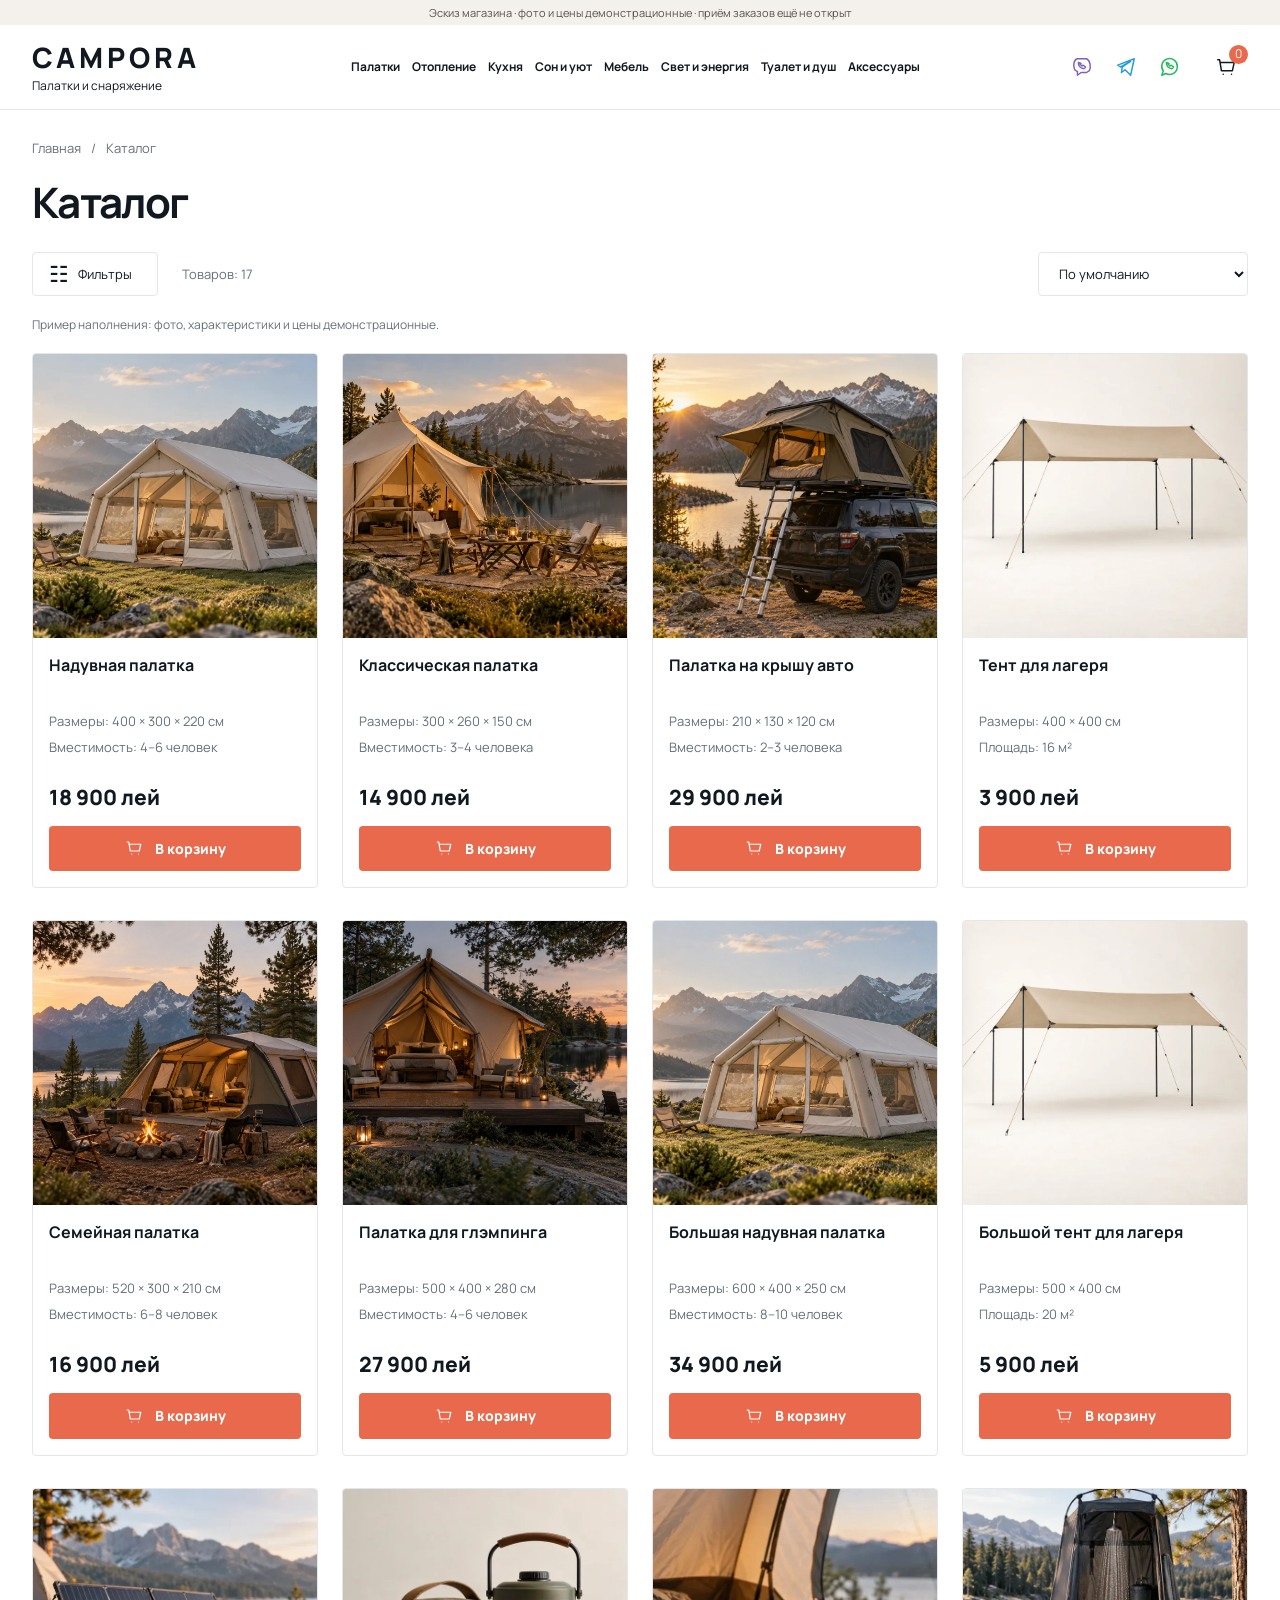
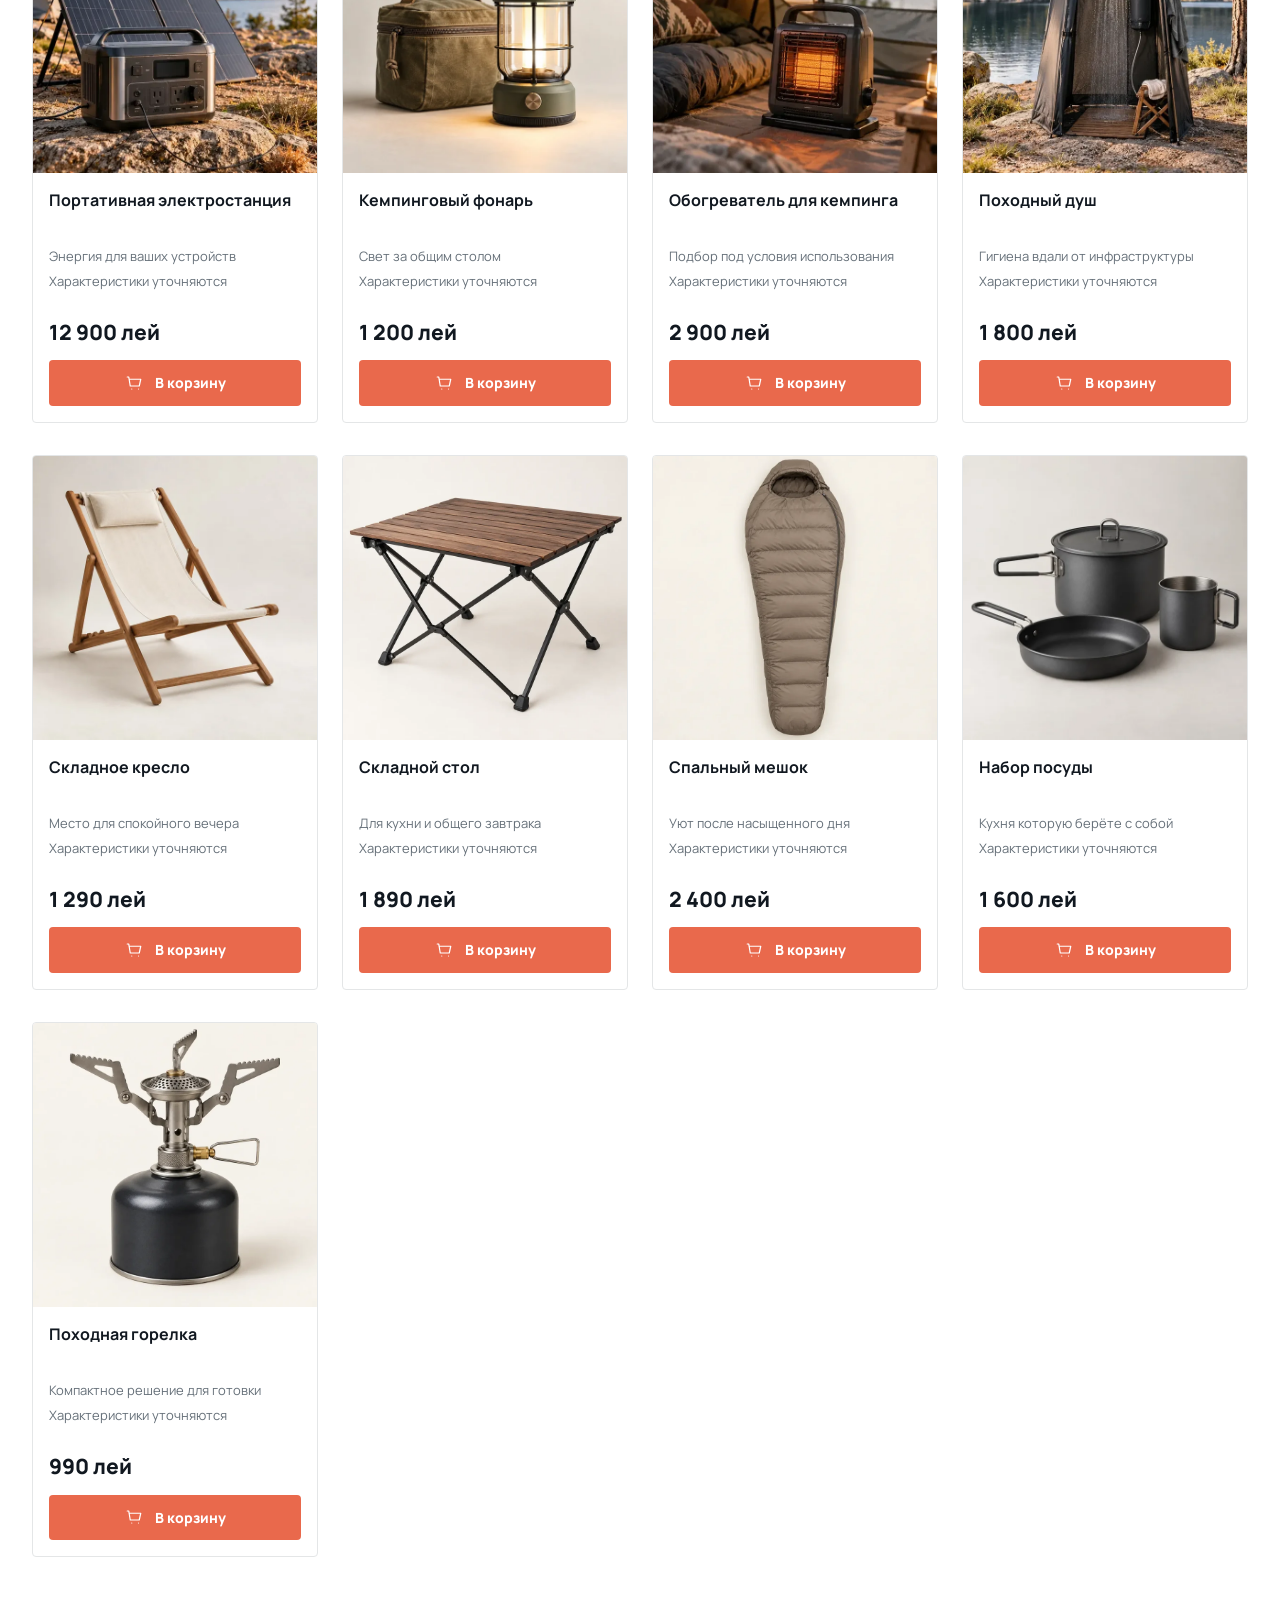
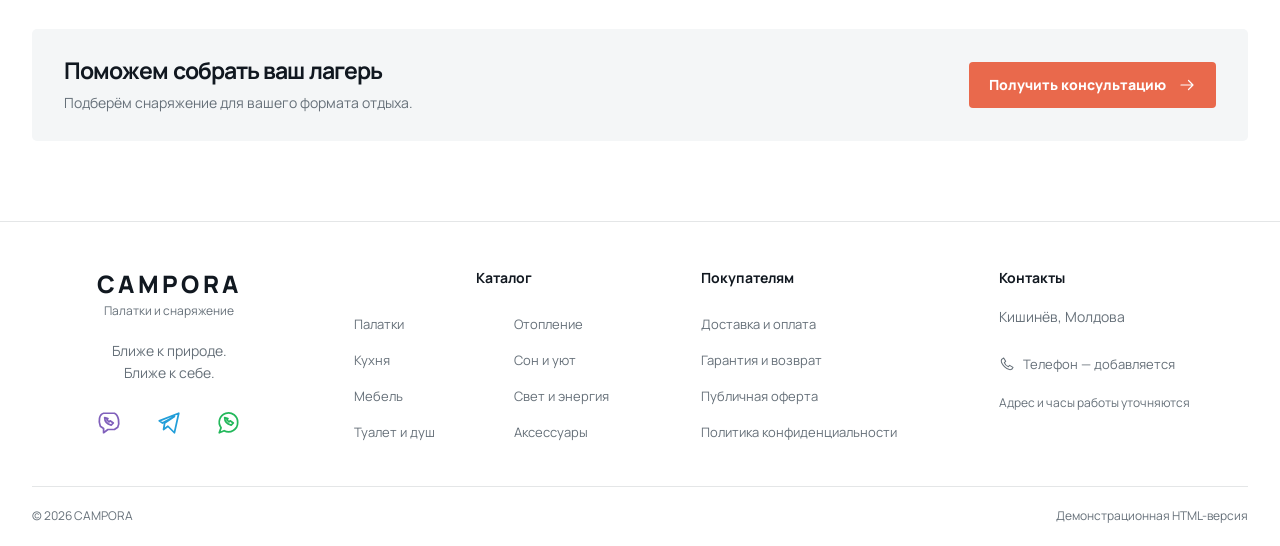
==== commit f67dab1c: "Unify messenger contacts and center footer groups on all pages" ====
--- a/catalog.html
+++ b/catalog.html
@@ -1,12 +1,12 @@
-<!doctype html><html lang="ru"><head><meta charset="UTF-8"><meta name="viewport" content="width=device-width,initial-scale=1"><meta name="description" content="CAMPORA — палатки и снаряжение для кемпинга в Молдове. Демонстрационная версия магазина."><meta name="robots" content="noindex,nofollow"><meta name="theme-color" content="#111820"><title>Каталог — CAMPORA</title><link rel="icon" href="assets/favicon.svg" type="image/svg+xml"><link rel="stylesheet" href="assets/site-v5.css"><script src="assets/config.js" defer></script><script src="assets/category-v6.js" defer></script><link rel="stylesheet" href="assets/category-v6.css"></head><body class="category-layout"><svg xmlns="http://www.w3.org/2000/svg" class="symbols" aria-hidden="true"><symbol id="i-cart" viewBox="0 0 24 24"><path d="M3 4h2l2 12h12l2-9H6M9 20h.01M18 20h.01"/></symbol><symbol id="i-menu" viewBox="0 0 24 24"><path d="M4 6h16M4 12h16M4 18h16"/></symbol><symbol id="i-close" viewBox="0 0 24 24"><path d="m6 6 12 12M18 6 6 18"/></symbol><symbol id="i-arrow" viewBox="0 0 24 24"><path d="M4 12h16m-6-6 6 6-6 6"/></symbol><symbol id="i-phone" viewBox="0 0 24 24"><path d="M7 3 4 5c-3 6 9 18 15 15l2-3-5-3-2 2c-3-1-5-3-6-6l2-2z"/></symbol><symbol id="i-message" viewBox="0 0 24 24"><path d="M21 11a9 9 0 0 1-9 9H4l-2 2V11a9 9 0 0 1 19 0Z"/><path d="M7 11h10M7 7h7"/></symbol><symbol id="i-telegram" viewBox="0 0 24 24"><path d="m3 10 18-7-4 18-6-6-4 3 1-6 9-6-11 6z"/></symbol><symbol id="i-viber" viewBox="0 0 24 24"><path d="M20 16c2-4 1-11-3-13H7C3 4 2 10 4 15l3 2v4l4-3h6z"/><path d="M8 7c0 4 2 6 6 7l2-2-3-2-1 1-2-2 1-1z"/></symbol><symbol id="i-truck" viewBox="0 0 24 24"><path d="M2 5h12v12H2zM14 9h5l3 4v4h-8M6 20a2 2 0 1 0 0-4 2 2 0 0 0 0 4m12 0a2 2 0 1 0 0-4 2 2 0 0 0 0 4"/></symbol><symbol id="i-shield" viewBox="0 0 24 24"><path d="m12 2 9 4v6c0 5-9 10-9 10S3 17 3 12V6z"/><path d="m8 12 3 3 5-6"/></symbol><symbol id="i-card" viewBox="0 0 24 24"><rect x="2" y="5" width="20" height="14" rx="2"/><path d="M2 10h20M6 15h4"/></symbol><symbol id="i-play" viewBox="0 0 24 24"><path d="m9 5 11 7-11 7z"/></symbol><symbol id="i-whatsapp" viewBox="0 0 24 24"><path d="M20 11.5a8.5 8.5 0 0 1-12.5 7.6L3 21l1.7-4.7A8.5 8.5 0 1 1 20 11.5Z"/><path d="M8 7c0 4 2 6 6 7l2-2-3-2-1 1-2-2 1-1z"/></symbol><symbol id="i-mail" viewBox="0 0 24 24"><rect x="2" y="4" width="20" height="16" rx="2"/><path d="m2 5 10 8L22 5"/></symbol><symbol id="i-check" viewBox="0 0 24 24"><path d="m5 12 4 4L20 5"/></symbol></svg><a class="skip" href="#main">Перейти к содержимому</a><div class="preview-note">Эскиз магазина · фото и цены демонстрационные · приём заказов ещё не открыт</div><header class="site-header"><div class="container header-inner"><a class="brand" href="index.html" aria-label="CAMPORA — главная">CAMPORA<span>Палатки и снаряжение</span></a><nav class="desktop-nav" aria-label="Каталог"><a href="catalog.html?category=tents">Палатки</a><a href="catalog.html?category=heating">Отопление</a><a href="catalog.html?category=kitchen">Кухня</a><a href="catalog.html?category=sleep">Сон и уют</a><a href="catalog.html?category=furniture">Мебель</a><a href="catalog.html?category=power">Свет и энергия</a><a href="catalog.html?category=hygiene">Туалет и душ</a><a href="catalog.html?category=accessories">Аксессуары</a></nav><div class="header-actions"><button class="icon-btn mobile-contact" data-contact="all" aria-label="Связаться с нами"><svg class="icon" aria-hidden="true"><use href="#i-message"></use></svg></button><button class="icon-btn cart-trigger" aria-label="Открыть корзину"><svg class="icon" aria-hidden="true"><use href="#i-cart"></use></svg><span class="cart-count">0</span></button><button class="icon-btn menu-trigger" aria-label="Открыть меню" aria-controls="menu-dialog"><svg class="icon" aria-hidden="true"><use href="#i-menu"></use></svg></button></div><div class="desktop-contacts"><button class="contact-link" data-contact="whatsapp" aria-label="WhatsApp"><svg class="icon" aria-hidden="true"><use href="#i-whatsapp"></use></svg><span>WhatsApp</span></button><button class="contact-link" data-contact="phone"><svg class="icon" aria-hidden="true"><use href="#i-phone"></use></svg><span>Телефон</span></button><button class="contact-link" data-contact="viber"><svg class="icon" aria-hidden="true"><use href="#i-viber"></use></svg><span>Viber</span></button><button class="contact-link" data-contact="telegram"><svg class="icon" aria-hidden="true"><use href="#i-telegram"></use></svg><span>Telegram</span></button><span class="contact-pending">Контакты добавляются</span></div></div></header><main id="main" class="container category-main">
+<!doctype html><html lang="ru"><head><meta charset="UTF-8"><meta name="viewport" content="width=device-width,initial-scale=1"><meta name="description" content="CAMPORA — палатки и снаряжение для кемпинга в Молдове. Демонстрационная версия магазина."><meta name="robots" content="noindex,nofollow"><meta name="theme-color" content="#111820"><title>Каталог — CAMPORA</title><link rel="icon" href="assets/favicon.svg" type="image/svg+xml"><link rel="stylesheet" href="assets/site-v5.css"><script src="assets/config.js" defer></script><script src="assets/category-v6.js?v=2" defer></script><link rel="stylesheet" href="assets/category-v6.css?v=2"><link rel="stylesheet" href="assets/shared-chrome.css?v=1"></head><body class="category-layout"><svg xmlns="http://www.w3.org/2000/svg" class="symbols" aria-hidden="true"><symbol id="i-cart" viewBox="0 0 24 24"><path d="M3 4h2l2 12h12l2-9H6M9 20h.01M18 20h.01"/></symbol><symbol id="i-menu" viewBox="0 0 24 24"><path d="M4 6h16M4 12h16M4 18h16"/></symbol><symbol id="i-close" viewBox="0 0 24 24"><path d="m6 6 12 12M18 6 6 18"/></symbol><symbol id="i-arrow" viewBox="0 0 24 24"><path d="M4 12h16m-6-6 6 6-6 6"/></symbol><symbol id="i-phone" viewBox="0 0 24 24"><path d="M7 3 4 5c-3 6 9 18 15 15l2-3-5-3-2 2c-3-1-5-3-6-6l2-2z"/></symbol><symbol id="i-message" viewBox="0 0 24 24"><path d="M21 11a9 9 0 0 1-9 9H4l-2 2V11a9 9 0 0 1 19 0Z"/><path d="M7 11h10M7 7h7"/></symbol><symbol id="i-telegram" viewBox="0 0 24 24"><path d="m3 10 18-7-4 18-6-6-4 3 1-6 9-6-11 6z"/></symbol><symbol id="i-viber" viewBox="0 0 24 24"><path d="M20 16c2-4 1-11-3-13H7C3 4 2 10 4 15l3 2v4l4-3h6z"/><path d="M8 7c0 4 2 6 6 7l2-2-3-2-1 1-2-2 1-1z"/></symbol><symbol id="i-truck" viewBox="0 0 24 24"><path d="M2 5h12v12H2zM14 9h5l3 4v4h-8M6 20a2 2 0 1 0 0-4 2 2 0 0 0 0 4m12 0a2 2 0 1 0 0-4 2 2 0 0 0 0 4"/></symbol><symbol id="i-shield" viewBox="0 0 24 24"><path d="m12 2 9 4v6c0 5-9 10-9 10S3 17 3 12V6z"/><path d="m8 12 3 3 5-6"/></symbol><symbol id="i-card" viewBox="0 0 24 24"><rect x="2" y="5" width="20" height="14" rx="2"/><path d="M2 10h20M6 15h4"/></symbol><symbol id="i-play" viewBox="0 0 24 24"><path d="m9 5 11 7-11 7z"/></symbol><symbol id="i-whatsapp" viewBox="0 0 24 24"><path d="M20 11.5a8.5 8.5 0 0 1-12.5 7.6L3 21l1.7-4.7A8.5 8.5 0 1 1 20 11.5Z"/><path d="M8 7c0 4 2 6 6 7l2-2-3-2-1 1-2-2 1-1z"/></symbol><symbol id="i-mail" viewBox="0 0 24 24"><rect x="2" y="4" width="20" height="16" rx="2"/><path d="m2 5 10 8L22 5"/></symbol><symbol id="i-check" viewBox="0 0 24 24"><path d="m5 12 4 4L20 5"/></symbol></svg><a class="skip" href="#main">Перейти к содержимому</a><div class="preview-note">Эскиз магазина · фото и цены демонстрационные · приём заказов ещё не открыт</div><header class="site-header"><div class="container header-inner"><a class="brand" href="index.html" aria-label="CAMPORA — главная">CAMPORA<span>Палатки и снаряжение</span></a><nav class="desktop-nav" aria-label="Каталог"><a href="catalog.html?category=tents">Палатки</a><a href="catalog.html?category=heating">Отопление</a><a href="catalog.html?category=kitchen">Кухня</a><a href="catalog.html?category=sleep">Сон и уют</a><a href="catalog.html?category=furniture">Мебель</a><a href="catalog.html?category=power">Свет и энергия</a><a href="catalog.html?category=hygiene">Туалет и душ</a><a href="catalog.html?category=accessories">Аксессуары</a></nav><div class="header-actions"><div class="mobile-messengers"><button class="contact-link messenger-link" data-contact="viber" aria-label="Viber"><svg class="icon" aria-hidden="true"><use href="#i-viber"></use></svg><span>Viber</span></button><button class="contact-link messenger-link" data-contact="telegram" aria-label="Telegram"><svg class="icon" aria-hidden="true"><use href="#i-telegram"></use></svg><span>Telegram</span></button><button class="contact-link messenger-link" data-contact="whatsapp" aria-label="WhatsApp"><svg class="icon" aria-hidden="true"><use href="#i-whatsapp"></use></svg><span>WhatsApp</span></button></div><button class="icon-btn cart-trigger" aria-label="Открыть корзину"><svg class="icon" aria-hidden="true"><use href="#i-cart"></use></svg><span class="cart-count">0</span></button><button class="icon-btn menu-trigger" aria-label="Открыть меню" aria-controls="menu-dialog"><svg class="icon" aria-hidden="true"><use href="#i-menu"></use></svg></button></div><div class="desktop-contacts"><button class="contact-link messenger-link" data-contact="viber" aria-label="Viber"><svg class="icon" aria-hidden="true"><use href="#i-viber"></use></svg><span>Viber</span></button><button class="contact-link messenger-link" data-contact="telegram" aria-label="Telegram"><svg class="icon" aria-hidden="true"><use href="#i-telegram"></use></svg><span>Telegram</span></button><button class="contact-link messenger-link" data-contact="whatsapp" aria-label="WhatsApp"><svg class="icon" aria-hidden="true"><use href="#i-whatsapp"></use></svg><span>WhatsApp</span></button></div></div></header><main id="main" class="container category-main">
 <nav class="category-breadcrumb" aria-label="Хлебные крошки"><a href="index.html">Главная</a><span>/</span><span id="category-crumb">Палатки</span></nav>
 <h1 id="catalog-title">Палатки</h1>
 <div id="tent-tabs" class="category-tabs" role="group" aria-label="Тип палатки"><button type="button" data-kind-filter="all" aria-pressed="true">Все</button><button type="button" data-kind-filter="air" aria-pressed="false">Надувные</button><button type="button" data-kind-filter="classic" aria-pressed="false">Классические</button><button type="button" data-kind-filter="roof" aria-pressed="false">На крышу авто</button><button type="button" data-kind-filter="canopy" aria-pressed="false">Тенты</button></div>
 <div class="category-toolbar"><div><button id="filters-open" class="outline-button" aria-haspopup="dialog"><span aria-hidden="true">☷</span> Фильтры <span id="active-filters"></span></button><span id="catalog-count" role="status"></span></div><label class="sort-label"><span class="sr-only">Сортировка</span><select id="catalog-sort"><option value="default">По умолчанию</option><option value="price-up">Сначала дешевле</option><option value="price-down">Сначала дороже</option></select></label></div>
 <p class="catalog-disclaimer">Пример наполнения: фото, характеристики и цены демонстрационные.</p>
-<div id="catalog-grid" class="product-grid"><article class="product-card" data-product="air" data-kind="air"><button class="product-image" data-details="air" aria-label="Подробнее: Надувная палатка"><img src="assets/v5/tent-air.webp" alt="Надувная палатка" width="800" height="800" loading="lazy"></button><div class="product-info"><h3><button data-details="air">Надувная палатка</button></h3><div class="product-specs"><span>Размеры: 400 × 300 × 220 см</span><span>Вместимость: 4–6 человек</span></div><div class="price">18 900 лей</div><button class="btn add" data-add="air"><svg class="icon" aria-hidden="true"><use href="#i-cart"></use></svg>В корзину</button></div></article><article class="product-card" data-product="classic" data-kind="classic"><button class="product-image" data-details="classic" aria-label="Подробнее: Классическая палатка"><img src="assets/v5/tent-classic.webp" alt="Классическая палатка" width="800" height="800" loading="lazy"></button><div class="product-info"><h3><button data-details="classic">Классическая палатка</button></h3><div class="product-specs"><span>Размеры: 300 × 260 × 150 см</span><span>Вместимость: 3–4 человека</span></div><div class="price">14 900 лей</div><button class="btn add" data-add="classic"><svg class="icon" aria-hidden="true"><use href="#i-cart"></use></svg>В корзину</button></div></article><article class="product-card" data-product="roof" data-kind="roof"><button class="product-image" data-details="roof" aria-label="Подробнее: Палатка на крышу авто"><img src="assets/v5/tent-roof.webp" alt="Палатка на крышу авто" width="800" height="800" loading="lazy"></button><div class="product-info"><h3><button data-details="roof">Палатка на крышу авто</button></h3><div class="product-specs"><span>Размеры: 210 × 130 × 120 см</span><span>Вместимость: 2–3 человека</span></div><div class="price">29 900 лей</div><button class="btn add" data-add="roof"><svg class="icon" aria-hidden="true"><use href="#i-cart"></use></svg>В корзину</button></div></article><article class="product-card" data-product="canopy" data-kind="canopy"><button class="product-image" data-details="canopy" aria-label="Подробнее: Тент для лагеря"><img src="assets/v5/canopy.webp" alt="Тент для лагеря" width="800" height="800" loading="lazy"></button><div class="product-info"><h3><button data-details="canopy">Тент для лагеря</button></h3><div class="product-specs"><span>Размеры: 400 × 400 см</span><span>Площадь: 16 м²</span></div><div class="price">3 900 лей</div><button class="btn add" data-add="canopy"><svg class="icon" aria-hidden="true"><use href="#i-cart"></use></svg>В корзину</button></div></article><article class="product-card" data-product="family" data-kind="classic"><button class="product-image" data-details="family" aria-label="Подробнее: Семейная палатка"><img src="assets/tent-family.jpg" alt="Семейная палатка" width="800" height="800" loading="lazy"></button><div class="product-info"><h3><button data-details="family">Семейная палатка</button></h3><div class="product-specs"><span>Размеры: 520 × 300 × 210 см</span><span>Вместимость: 6–8 человек</span></div><div class="price">16 900 лей</div><button class="btn add" data-add="family"><svg class="icon" aria-hidden="true"><use href="#i-cart"></use></svg>В корзину</button></div></article><article class="product-card" data-product="glamping" data-kind="classic"><button class="product-image" data-details="glamping" aria-label="Подробнее: Палатка для глэмпинга"><img src="assets/tent-glamping.jpg" alt="Палатка для глэмпинга" width="800" height="800" loading="lazy"></button><div class="product-info"><h3><button data-details="glamping">Палатка для глэмпинга</button></h3><div class="product-specs"><span>Размеры: 500 × 400 × 280 см</span><span>Вместимость: 4–6 человек</span></div><div class="price">27 900 лей</div><button class="btn add" data-add="glamping"><svg class="icon" aria-hidden="true"><use href="#i-cart"></use></svg>В корзину</button></div></article><article class="product-card" data-product="air-large" data-kind="air"><button class="product-image" data-details="air-large" aria-label="Подробнее: Большая надувная палатка"><img src="assets/tent-main.jpg" alt="Большая надувная палатка" width="800" height="800" loading="lazy"></button><div class="product-info"><h3><button data-details="air-large">Большая надувная палатка</button></h3><div class="product-specs"><span>Размеры: 600 × 400 × 250 см</span><span>Вместимость: 8–10 человек</span></div><div class="price">34 900 лей</div><button class="btn add" data-add="air-large"><svg class="icon" aria-hidden="true"><use href="#i-cart"></use></svg>В корзину</button></div></article><article class="product-card" data-product="canopy-large" data-kind="canopy"><button class="product-image" data-details="canopy-large" aria-label="Подробнее: Большой тент для лагеря"><img src="assets/v5/canopy.webp" alt="Большой тент для лагеря" width="800" height="800" loading="lazy"></button><div class="product-info"><h3><button data-details="canopy-large">Большой тент для лагеря</button></h3><div class="product-specs"><span>Размеры: 500 × 400 см</span><span>Площадь: 20 м²</span></div><div class="price">5 900 лей</div><button class="btn add" data-add="canopy-large"><svg class="icon" aria-hidden="true"><use href="#i-cart"></use></svg>В корзину</button></div></article><article class="product-card" data-product="power" data-kind=""><button class="product-image" data-details="power" aria-label="Подробнее: Портативная электростанция"><img src="assets/v5/power.webp" alt="Портативная электростанция" width="800" height="800" loading="lazy"></button><div class="product-info"><h3><button data-details="power">Портативная электростанция</button></h3><div class="product-specs"><span>Энергия для ваших устройств</span><span>Характеристики уточняются</span></div><div class="price">12 900 лей</div><button class="btn add" data-add="power"><svg class="icon" aria-hidden="true"><use href="#i-cart"></use></svg>В корзину</button></div></article><article class="product-card" data-product="lantern" data-kind=""><button class="product-image" data-details="lantern" aria-label="Подробнее: Кемпинговый фонарь"><img src="assets/v5/lantern.webp" alt="Кемпинговый фонарь" width="800" height="800" loading="lazy"></button><div class="product-info"><h3><button data-details="lantern">Кемпинговый фонарь</button></h3><div class="product-specs"><span>Свет за общим столом</span><span>Характеристики уточняются</span></div><div class="price">1 200 лей</div><button class="btn add" data-add="lantern"><svg class="icon" aria-hidden="true"><use href="#i-cart"></use></svg>В корзину</button></div></article><article class="product-card" data-product="heat" data-kind=""><button class="product-image" data-details="heat" aria-label="Подробнее: Обогреватель для кемпинга"><img src="assets/v5/heat.webp" alt="Обогреватель для кемпинга" width="800" height="800" loading="lazy"></button><div class="product-info"><h3><button data-details="heat">Обогреватель для кемпинга</button></h3><div class="product-specs"><span>Подбор под условия использования</span><span>Характеристики уточняются</span></div><div class="price">2 900 лей</div><button class="btn add" data-add="heat"><svg class="icon" aria-hidden="true"><use href="#i-cart"></use></svg>В корзину</button></div></article><article class="product-card" data-product="shower" data-kind=""><button class="product-image" data-details="shower" aria-label="Подробнее: Походный душ"><img src="assets/v5/shower.webp" alt="Походный душ" width="800" height="800" loading="lazy"></button><div class="product-info"><h3><button data-details="shower">Походный душ</button></h3><div class="product-specs"><span>Гигиена вдали от инфраструктуры</span><span>Характеристики уточняются</span></div><div class="price">1 800 лей</div><button class="btn add" data-add="shower"><svg class="icon" aria-hidden="true"><use href="#i-cart"></use></svg>В корзину</button></div></article><article class="product-card" data-product="chair" data-kind=""><button class="product-image" data-details="chair" aria-label="Подробнее: Складное кресло"><img src="assets/v5/chair.webp" alt="Складное кресло" width="800" height="800" loading="lazy"></button><div class="product-info"><h3><button data-details="chair">Складное кресло</button></h3><div class="product-specs"><span>Место для спокойного вечера</span><span>Характеристики уточняются</span></div><div class="price">1 290 лей</div><button class="btn add" data-add="chair"><svg class="icon" aria-hidden="true"><use href="#i-cart"></use></svg>В корзину</button></div></article><article class="product-card" data-product="table" data-kind=""><button class="product-image" data-details="table" aria-label="Подробнее: Складной стол"><img src="assets/v5/table.webp" alt="Складной стол" width="800" height="800" loading="lazy"></button><div class="product-info"><h3><button data-details="table">Складной стол</button></h3><div class="product-specs"><span>Для кухни и общего завтрака</span><span>Характеристики уточняются</span></div><div class="price">1 890 лей</div><button class="btn add" data-add="table"><svg class="icon" aria-hidden="true"><use href="#i-cart"></use></svg>В корзину</button></div></article><article class="product-card" data-product="sleep" data-kind=""><button class="product-image" data-details="sleep" aria-label="Подробнее: Спальный мешок"><img src="assets/v5/sleeping-bag.webp" alt="Спальный мешок" width="800" height="800" loading="lazy"></button><div class="product-info"><h3><button data-details="sleep">Спальный мешок</button></h3><div class="product-specs"><span>Уют после насыщенного дня</span><span>Характеристики уточняются</span></div><div class="price">2 400 лей</div><button class="btn add" data-add="sleep"><svg class="icon" aria-hidden="true"><use href="#i-cart"></use></svg>В корзину</button></div></article><article class="product-card" data-product="cook" data-kind=""><button class="product-image" data-details="cook" aria-label="Подробнее: Набор посуды"><img src="assets/v5/cookware.webp" alt="Набор посуды" width="800" height="800" loading="lazy"></button><div class="product-info"><h3><button data-details="cook">Набор посуды</button></h3><div class="product-specs"><span>Кухня  которую берёте с собой</span><span>Характеристики уточняются</span></div><div class="price">1 600 лей</div><button class="btn add" data-add="cook"><svg class="icon" aria-hidden="true"><use href="#i-cart"></use></svg>В корзину</button></div></article><article class="product-card" data-product="stove" data-kind=""><button class="product-image" data-details="stove" aria-label="Подробнее: Походная горелка"><img src="assets/v5/stove.webp" alt="Походная горелка" width="800" height="800" loading="lazy"></button><div class="product-info"><h3><button data-details="stove">Походная горелка</button></h3><div class="product-specs"><span>Компактное решение для готовки</span><span>Характеристики уточняются</span></div><div class="price">990 лей</div><button class="btn add" data-add="stove"><svg class="icon" aria-hidden="true"><use href="#i-cart"></use></svg>В корзину</button></div></article></div>
+<div id="catalog-grid" class="product-grid"><article class="product-card" data-product="air" data-kind="air"><button class="product-image" data-details="air" aria-label="Подробнее: Надувная палатка"><img src="assets/v5/tent-air.webp" alt="Надувная палатка" width="800" height="800" loading="lazy"></button><div class="product-info"><h3><button data-details="air">Надувная палатка</button></h3><div class="product-specs"><span><span class="spec-label">Размеры: </span>400 × 300 × 220 см</span><span><span class="spec-label">Вместимость: </span>4–6 человек</span></div><div class="price">18 900 лей</div><button class="btn add" data-add="air"><svg class="icon" aria-hidden="true"><use href="#i-cart"></use></svg>В корзину</button></div></article><article class="product-card" data-product="classic" data-kind="classic"><button class="product-image" data-details="classic" aria-label="Подробнее: Классическая палатка"><img src="assets/v5/tent-classic.webp" alt="Классическая палатка" width="800" height="800" loading="lazy"></button><div class="product-info"><h3><button data-details="classic">Классическая палатка</button></h3><div class="product-specs"><span><span class="spec-label">Размеры: </span>300 × 260 × 150 см</span><span><span class="spec-label">Вместимость: </span>3–4 человека</span></div><div class="price">14 900 лей</div><button class="btn add" data-add="classic"><svg class="icon" aria-hidden="true"><use href="#i-cart"></use></svg>В корзину</button></div></article><article class="product-card" data-product="roof" data-kind="roof"><button class="product-image" data-details="roof" aria-label="Подробнее: Палатка на крышу авто"><img src="assets/v5/tent-roof.webp" alt="Палатка на крышу авто" width="800" height="800" loading="lazy"></button><div class="product-info"><h3><button data-details="roof">Палатка на крышу авто</button></h3><div class="product-specs"><span><span class="spec-label">Размеры: </span>210 × 130 × 120 см</span><span><span class="spec-label">Вместимость: </span>2–3 человека</span></div><div class="price">29 900 лей</div><button class="btn add" data-add="roof"><svg class="icon" aria-hidden="true"><use href="#i-cart"></use></svg>В корзину</button></div></article><article class="product-card" data-product="canopy" data-kind="canopy"><button class="product-image" data-details="canopy" aria-label="Подробнее: Тент для лагеря"><img src="assets/v5/canopy.webp" alt="Тент для лагеря" width="800" height="800" loading="lazy"></button><div class="product-info"><h3><button data-details="canopy">Тент для лагеря</button></h3><div class="product-specs"><span><span class="spec-label">Размеры: </span>400 × 400 см</span><span><span class="spec-label">Площадь: </span>16 м²</span></div><div class="price">3 900 лей</div><button class="btn add" data-add="canopy"><svg class="icon" aria-hidden="true"><use href="#i-cart"></use></svg>В корзину</button></div></article><article class="product-card" data-product="family" data-kind="classic"><button class="product-image" data-details="family" aria-label="Подробнее: Семейная палатка"><img src="assets/tent-family.jpg" alt="Семейная палатка" width="800" height="800" loading="lazy"></button><div class="product-info"><h3><button data-details="family">Семейная палатка</button></h3><div class="product-specs"><span><span class="spec-label">Размеры: </span>520 × 300 × 210 см</span><span><span class="spec-label">Вместимость: </span>6–8 человек</span></div><div class="price">16 900 лей</div><button class="btn add" data-add="family"><svg class="icon" aria-hidden="true"><use href="#i-cart"></use></svg>В корзину</button></div></article><article class="product-card" data-product="glamping" data-kind="classic"><button class="product-image" data-details="glamping" aria-label="Подробнее: Палатка для глэмпинга"><img src="assets/tent-glamping.jpg" alt="Палатка для глэмпинга" width="800" height="800" loading="lazy"></button><div class="product-info"><h3><button data-details="glamping">Палатка для глэмпинга</button></h3><div class="product-specs"><span><span class="spec-label">Размеры: </span>500 × 400 × 280 см</span><span><span class="spec-label">Вместимость: </span>4–6 человек</span></div><div class="price">27 900 лей</div><button class="btn add" data-add="glamping"><svg class="icon" aria-hidden="true"><use href="#i-cart"></use></svg>В корзину</button></div></article><article class="product-card" data-product="air-large" data-kind="air"><button class="product-image" data-details="air-large" aria-label="Подробнее: Большая надувная палатка"><img src="assets/tent-main.jpg" alt="Большая надувная палатка" width="800" height="800" loading="lazy"></button><div class="product-info"><h3><button data-details="air-large">Большая надувная палатка</button></h3><div class="product-specs"><span><span class="spec-label">Размеры: </span>600 × 400 × 250 см</span><span><span class="spec-label">Вместимость: </span>8–10 человек</span></div><div class="price">34 900 лей</div><button class="btn add" data-add="air-large"><svg class="icon" aria-hidden="true"><use href="#i-cart"></use></svg>В корзину</button></div></article><article class="product-card" data-product="canopy-large" data-kind="canopy"><button class="product-image" data-details="canopy-large" aria-label="Подробнее: Большой тент для лагеря"><img src="assets/v5/canopy.webp" alt="Большой тент для лагеря" width="800" height="800" loading="lazy"></button><div class="product-info"><h3><button data-details="canopy-large">Большой тент для лагеря</button></h3><div class="product-specs"><span><span class="spec-label">Размеры: </span>500 × 400 см</span><span><span class="spec-label">Площадь: </span>20 м²</span></div><div class="price">5 900 лей</div><button class="btn add" data-add="canopy-large"><svg class="icon" aria-hidden="true"><use href="#i-cart"></use></svg>В корзину</button></div></article><article class="product-card" data-product="power" data-kind=""><button class="product-image" data-details="power" aria-label="Подробнее: Портативная электростанция"><img src="assets/v5/power.webp" alt="Портативная электростанция" width="800" height="800" loading="lazy"></button><div class="product-info"><h3><button data-details="power">Портативная электростанция</button></h3><div class="product-specs"><span>Энергия для ваших устройств</span><span>Характеристики уточняются</span></div><div class="price">12 900 лей</div><button class="btn add" data-add="power"><svg class="icon" aria-hidden="true"><use href="#i-cart"></use></svg>В корзину</button></div></article><article class="product-card" data-product="lantern" data-kind=""><button class="product-image" data-details="lantern" aria-label="Подробнее: Кемпинговый фонарь"><img src="assets/v5/lantern.webp" alt="Кемпинговый фонарь" width="800" height="800" loading="lazy"></button><div class="product-info"><h3><button data-details="lantern">Кемпинговый фонарь</button></h3><div class="product-specs"><span>Свет за общим столом</span><span>Характеристики уточняются</span></div><div class="price">1 200 лей</div><button class="btn add" data-add="lantern"><svg class="icon" aria-hidden="true"><use href="#i-cart"></use></svg>В корзину</button></div></article><article class="product-card" data-product="heat" data-kind=""><button class="product-image" data-details="heat" aria-label="Подробнее: Обогреватель для кемпинга"><img src="assets/v5/heat.webp" alt="Обогреватель для кемпинга" width="800" height="800" loading="lazy"></button><div class="product-info"><h3><button data-details="heat">Обогреватель для кемпинга</button></h3><div class="product-specs"><span>Подбор под условия использования</span><span>Характеристики уточняются</span></div><div class="price">2 900 лей</div><button class="btn add" data-add="heat"><svg class="icon" aria-hidden="true"><use href="#i-cart"></use></svg>В корзину</button></div></article><article class="product-card" data-product="shower" data-kind=""><button class="product-image" data-details="shower" aria-label="Подробнее: Походный душ"><img src="assets/v5/shower.webp" alt="Походный душ" width="800" height="800" loading="lazy"></button><div class="product-info"><h3><button data-details="shower">Походный душ</button></h3><div class="product-specs"><span>Гигиена вдали от инфраструктуры</span><span>Характеристики уточняются</span></div><div class="price">1 800 лей</div><button class="btn add" data-add="shower"><svg class="icon" aria-hidden="true"><use href="#i-cart"></use></svg>В корзину</button></div></article><article class="product-card" data-product="chair" data-kind=""><button class="product-image" data-details="chair" aria-label="Подробнее: Складное кресло"><img src="assets/v5/chair.webp" alt="Складное кресло" width="800" height="800" loading="lazy"></button><div class="product-info"><h3><button data-details="chair">Складное кресло</button></h3><div class="product-specs"><span>Место для спокойного вечера</span><span>Характеристики уточняются</span></div><div class="price">1 290 лей</div><button class="btn add" data-add="chair"><svg class="icon" aria-hidden="true"><use href="#i-cart"></use></svg>В корзину</button></div></article><article class="product-card" data-product="table" data-kind=""><button class="product-image" data-details="table" aria-label="Подробнее: Складной стол"><img src="assets/v5/table.webp" alt="Складной стол" width="800" height="800" loading="lazy"></button><div class="product-info"><h3><button data-details="table">Складной стол</button></h3><div class="product-specs"><span>Для кухни и общего завтрака</span><span>Характеристики уточняются</span></div><div class="price">1 890 лей</div><button class="btn add" data-add="table"><svg class="icon" aria-hidden="true"><use href="#i-cart"></use></svg>В корзину</button></div></article><article class="product-card" data-product="sleep" data-kind=""><button class="product-image" data-details="sleep" aria-label="Подробнее: Спальный мешок"><img src="assets/v5/sleeping-bag.webp" alt="Спальный мешок" width="800" height="800" loading="lazy"></button><div class="product-info"><h3><button data-details="sleep">Спальный мешок</button></h3><div class="product-specs"><span>Уют после насыщенного дня</span><span>Характеристики уточняются</span></div><div class="price">2 400 лей</div><button class="btn add" data-add="sleep"><svg class="icon" aria-hidden="true"><use href="#i-cart"></use></svg>В корзину</button></div></article><article class="product-card" data-product="cook" data-kind=""><button class="product-image" data-details="cook" aria-label="Подробнее: Набор посуды"><img src="assets/v5/cookware.webp" alt="Набор посуды" width="800" height="800" loading="lazy"></button><div class="product-info"><h3><button data-details="cook">Набор посуды</button></h3><div class="product-specs"><span>Кухня  которую берёте с собой</span><span>Характеристики уточняются</span></div><div class="price">1 600 лей</div><button class="btn add" data-add="cook"><svg class="icon" aria-hidden="true"><use href="#i-cart"></use></svg>В корзину</button></div></article><article class="product-card" data-product="stove" data-kind=""><button class="product-image" data-details="stove" aria-label="Подробнее: Походная горелка"><img src="assets/v5/stove.webp" alt="Походная горелка" width="800" height="800" loading="lazy"></button><div class="product-info"><h3><button data-details="stove">Походная горелка</button></h3><div class="product-specs"><span>Компактное решение для готовки</span><span>Характеристики уточняются</span></div><div class="price">990 лей</div><button class="btn add" data-add="stove"><svg class="icon" aria-hidden="true"><use href="#i-cart"></use></svg>В корзину</button></div></article></div>
 <div id="catalog-empty" class="empty-state" hidden><h2>Товары не найдены</h2><p>Попробуйте изменить параметры или выбрать другой раздел.</p><button class="outline-button" id="clear-empty">Сбросить фильтры</button></div>
 <section class="category-help"><div><h2>Поможем выбрать палатку</h2><p>Подскажем, какая модель подойдёт для вашей поездки.</p></div><a class="btn" href="index.html#lead">Получить консультацию <svg class="icon" aria-hidden="true"><use href="#i-arrow"></use></svg></a></section>
 <section id="category-seo" class="category-seo" aria-labelledby="seo-title"><h2 id="seo-title">Палатки для кемпинга в Молдове</h2><p>Выбор палатки начинается с формата поездки. Для отдыха на одном месте важны внутреннее пространство и высота, для пешего маршрута — вес и размеры в сложенном виде. В каталоге представлены надувные, классические палатки и модели на крышу автомобиля.</p><p>Перед покупкой сравните размеры спального места, вместимость и комплектацию. Для семейного кемпинга учитывайте место для вещей и возможность организовать зону под навесом. Совместимость палатки на крышу необходимо проверять для конкретного автомобиля и багажной системы.</p></section>
 <section id="category-reviews" class="category-reviews" aria-labelledby="reviews-title"><h2 id="reviews-title">Видеообзоры палаток</h2><p>Устройство и установка разных моделей. Обзоры добавим перед запуском магазина.</p><div class="review-grid"><article class="review-card"><button class="review-cover" data-review="air" aria-label="Видеообзор: Надувная палатка"><img src="assets/v5/tent-air.webp" alt="Надувная палатка" width="640" height="360" loading="lazy"><span class="review-play"><svg class="icon" aria-hidden="true"><use href="#i-play"></use></svg></span><span class="review-badge">Видео готовится</span></button><h3>Надувная палатка</h3><button class="review-link" data-details="air">К товару →</button></article><article class="review-card"><button class="review-cover" data-review="family" aria-label="Видеообзор: Семейная палатка"><img src="assets/tent-family.jpg" alt="Семейная палатка" width="640" height="360" loading="lazy"><span class="review-play"><svg class="icon" aria-hidden="true"><use href="#i-play"></use></svg></span><span class="review-badge">Видео готовится</span></button><h3>Семейная палатка</h3><button class="review-link" data-details="family">К товару →</button></article><article class="review-card"><button class="review-cover" data-review="roof" aria-label="Видеообзор: Палатка на крышу авто"><img src="assets/v5/tent-roof.webp" alt="Палатка на крышу авто" width="640" height="360" loading="lazy"><span class="review-play"><svg class="icon" aria-hidden="true"><use href="#i-play"></use></svg></span><span class="review-badge">Видео готовится</span></button><h3>Палатка на крышу авто</h3><button class="review-link" data-details="roof">К товару →</button></article><article class="review-card"><button class="review-cover" data-review="classic" aria-label="Видеообзор: Классическая палатка"><img src="assets/v5/tent-classic.webp" alt="Классическая палатка" width="640" height="360" loading="lazy"><span class="review-play"><svg class="icon" aria-hidden="true"><use href="#i-play"></use></svg></span><span class="review-badge">Видео готовится</span></button><h3>Классическая палатка</h3><button class="review-link" data-details="classic">К товару →</button></article></div></section>
-</main><footer class="site-footer"><div class="container footer-grid"><div><a class="brand" href="index.html">CAMPORA<span>Палатки и снаряжение</span></a><p>Ближе к природе.<br>Ближе к себе.</p><div class="socials"><button class="contact-link" data-contact="whatsapp" aria-label="WhatsApp"><svg class="icon" aria-hidden="true"><use href="#i-whatsapp"></use></svg><span>WhatsApp</span></button><button data-contact="viber" aria-label="Viber"><svg class="icon" aria-hidden="true"><use href="#i-viber"></use></svg></button><button data-contact="telegram" aria-label="Telegram"><svg class="icon" aria-hidden="true"><use href="#i-telegram"></use></svg></button></div></div><div class="footer-column"><h3>Каталог</h3><nav class="footer-categories" aria-label="Категории в подвале"><a href="catalog.html?category=tents">Палатки</a><a href="catalog.html?category=heating">Отопление</a><a href="catalog.html?category=kitchen">Кухня</a><a href="catalog.html?category=sleep">Сон и уют</a><a href="catalog.html?category=furniture">Мебель</a><a href="catalog.html?category=power">Свет и энергия</a><a href="catalog.html?category=hygiene">Туалет и душ</a><a href="catalog.html?category=accessories">Аксессуары</a></nav></div><div class="footer-column"><h3>Покупателям</h3><a href="index.html#faq">Доставка и оплата</a><a href="index.html#faq">Гарантия и возврат</a><a href="offer.html">Публичная оферта</a><a href="privacy.html">Политика конфиденциальности</a></div><div class="footer-column" id="contacts"><h3>Контакты</h3><p>Кишинёв, Молдова</p><button data-contact="phone"><svg class="icon" aria-hidden="true"><use href="#i-phone"></use></svg> Телефон — добавляется</button><button data-contact="email"><svg class="icon" aria-hidden="true"><use href="#i-mail"></use></svg> Почта — добавляется</button><div class="footer-messengers"><button data-contact="whatsapp">WhatsApp</button><button data-contact="viber">Viber</button><button data-contact="telegram">Telegram</button></div><small>Адрес и часы работы уточняются</small></div></div><div class="container footer-bottom"><span>© <span data-year>2026</span> CAMPORA</span><span>Демонстрационная HTML-версия</span></div></footer><dialog id="menu-dialog" class="side-dialog" aria-labelledby="menu-title"><div class="dialog-head"><h2 id="menu-title">CAMPORA</h2><button class="icon-btn" data-close aria-label="Закрыть меню"><svg class="icon" aria-hidden="true"><use href="#i-close"></use></svg></button></div><nav class="mobile-nav" aria-label="Мобильный каталог"><a href="catalog.html?category=tents">Палатки</a><a href="catalog.html?category=heating">Отопление</a><a href="catalog.html?category=kitchen">Кухня</a><a href="catalog.html?category=sleep">Сон и уют</a><a href="catalog.html?category=furniture">Мебель</a><a href="catalog.html?category=power">Свет и энергия</a><a href="catalog.html?category=hygiene">Туалет и душ</a><a href="catalog.html?category=accessories">Аксессуары</a></nav><div class="mobile-menu-contact"><h3>Связаться с нами</h3><button class="contact-link" data-contact="whatsapp" aria-label="WhatsApp"><svg class="icon" aria-hidden="true"><use href="#i-whatsapp"></use></svg><span>WhatsApp</span></button><button class="contact-link" data-contact="phone"><svg class="icon" aria-hidden="true"><use href="#i-phone"></use></svg><span>Телефон</span></button><button class="contact-link" data-contact="viber"><svg class="icon" aria-hidden="true"><use href="#i-viber"></use></svg><span>Viber</span></button><button class="contact-link" data-contact="telegram"><svg class="icon" aria-hidden="true"><use href="#i-telegram"></use></svg><span>Telegram</span></button><p class="muted">Контактные данные добавляются.</p></div></dialog><dialog id="cart-dialog" class="side-dialog" aria-labelledby="cart-title"><div class="dialog-head"><h2 id="cart-title">Ваш лагерь <span class="cart-count">0</span></h2><button class="icon-btn" data-close aria-label="Закрыть корзину"><svg class="icon" aria-hidden="true"><use href="#i-close"></use></svg></button></div><p class="muted">Соберите всё необходимое в одном месте.</p><div id="cart-items"></div><div id="cart-bottom"><div class="cart-total">Итого <strong id="cart-total"></strong></div><p class="muted">Цены демонстрационные. Доставка не включена.</p><button class="btn" id="checkout-trigger">Перейти к оформлению <svg class="icon" aria-hidden="true"><use href="#i-arrow"></use></svg></button></div><button class="text-btn" data-close>Продолжить покупки</button></dialog><dialog id="detail-dialog" class="detail-dialog" aria-labelledby="detail-title"><button class="icon-btn dialog-close" data-close aria-label="Закрыть описание"><svg class="icon" aria-hidden="true"><use href="#i-close"></use></svg></button><div id="detail-content"></div></dialog><dialog id="contact-dialog" aria-labelledby="contact-title"><div class="dialog-head"><h2 id="contact-title">Связаться с CAMPORA</h2><button class="icon-btn" data-close aria-label="Закрыть контакты"><svg class="icon" aria-hidden="true"><use href="#i-close"></use></svg></button></div><p>Телефон, почта, Viber и Telegram будут добавлены перед запуском магазина.</p><p class="muted">Сейчас приём обращений и заказов ещё не открыт.</p><button class="btn" data-close>Понятно</button></dialog><dialog id="demo-dialog" aria-labelledby="demo-title"><div class="dialog-head"><h2 id="demo-title">Как установить надувную палатку</h2><button class="icon-btn" data-close aria-label="Закрыть инструкцию"><svg class="icon" aria-hidden="true"><use href="#i-close"></use></svg></button></div><p class="notice">Видео пока не добавлено. Ниже — общая последовательность, а не инструкция к конкретной модели.</p><ol class="setup-steps"><li><strong>Подготовьте место</strong><p>Разложите палатку на ровной площадке согласно инструкции производителя.</p></li><li><strong>Накачайте каркас</strong><p>Подключите совместимый насос. Давление и порядок накачивания определяются моделью.</p></li><li><strong>Закрепите палатку</strong><p>Установите крепления и оттяжки, проверьте устойчивость.</p></li></ol><p class="muted">Время установки в минутах будет указано после проверки конкретной модели. Не заменяем замер обещанием.</p><a class="btn" href="index.html#tent-models" data-air-link>Выбрать надувную палатку <svg class="icon" aria-hidden="true"><use href="#i-arrow"></use></svg></a></dialog><dialog id="checkout-dialog" aria-labelledby="checkout-title"><div class="dialog-head"><h2 id="checkout-title">Оформление заказа</h2><button class="icon-btn" data-close aria-label="Закрыть оформление"><svg class="icon" aria-hidden="true"><use href="#i-close"></use></svg></button></div><p class="notice">Предпросмотр оформления. Приём заказов и онлайн-оплата ещё не подключены. Можно скачать список выбранных товаров.</p><form id="checkout-form"><label>Имя<input name="name" autocomplete="given-name" required maxlength="80"></label><label>Телефон<input name="phone" type="tel" inputmode="tel" autocomplete="tel" placeholder="+373" required maxlength="30"></label><label>Населённый пункт<input name="city" autocomplete="address-level2" maxlength="100"></label><label>Комментарий<textarea name="comment" rows="2" maxlength="1000"></textarea></label><label class="consent"><input type="checkbox" required><span>Я ознакомился с <a href="privacy.html" target="_blank">политикой конфиденциальности</a> и <a href="offer.html" target="_blank">условиями заказа</a>.</span></label><button class="btn" type="submit">Скачать черновик заказа</button><p class="muted">Данные не отправляются продавцу. Файл сохраняется только на вашем устройстве.</p><p id="checkout-status" role="status"></p></form></dialog><dialog id="filters-dialog" class="side-dialog" aria-labelledby="filters-title"><div class="dialog-head"><h2 id="filters-title">Фильтры</h2><button class="icon-btn" data-close aria-label="Закрыть фильтры"><svg class="icon" aria-hidden="true"><use href="#i-close"></use></svg></button></div><form id="catalog-filter-form"><fieldset><legend>Цена, лей</legend><div class="price-inputs"><label>От<input name="min" type="number" min="0" step="1" placeholder="0"></label><label>До<input name="max" type="number" min="0" step="1" placeholder="Любая"></label></div></fieldset><p class="muted">Цены и характеристики в эскизе условные.</p><p id="filter-error" role="status"></p><button class="btn" type="submit">Показать товары</button><button class="text-btn" type="reset">Сбросить фильтры</button></form></dialog><dialog id="review-dialog" aria-labelledby="review-title"><div class="dialog-head"><h2 id="review-title">Видеообзор</h2><button class="icon-btn" data-close aria-label="Закрыть видеообзор"><svg class="icon" aria-hidden="true"><use href="#i-close"></use></svg></button></div><div id="review-content"></div></dialog><div class="toast" role="status" aria-live="polite" id="toast"></div><noscript><p class="notice">Для работы корзины и фильтров включите JavaScript.</p></noscript></body></html>+</main><footer class="site-footer"><div class="container footer-grid"><div class="footer-brand"><a class="brand" href="index.html">CAMPORA<span>Палатки и снаряжение</span></a><p>Ближе к природе.<br>Ближе к себе.</p><div class="socials"><button class="contact-link messenger-link" data-contact="viber" aria-label="Viber"><svg class="icon" aria-hidden="true"><use href="#i-viber"></use></svg><span>Viber</span></button><button class="contact-link messenger-link" data-contact="telegram" aria-label="Telegram"><svg class="icon" aria-hidden="true"><use href="#i-telegram"></use></svg><span>Telegram</span></button><button class="contact-link messenger-link" data-contact="whatsapp" aria-label="WhatsApp"><svg class="icon" aria-hidden="true"><use href="#i-whatsapp"></use></svg><span>WhatsApp</span></button></div></div><div class="footer-column footer-catalog"><h3>Каталог</h3><nav class="footer-categories" aria-label="Категории в подвале"><a href="catalog.html?category=tents">Палатки</a><a href="catalog.html?category=heating">Отопление</a><a href="catalog.html?category=kitchen">Кухня</a><a href="catalog.html?category=sleep">Сон и уют</a><a href="catalog.html?category=furniture">Мебель</a><a href="catalog.html?category=power">Свет и энергия</a><a href="catalog.html?category=hygiene">Туалет и душ</a><a href="catalog.html?category=accessories">Аксессуары</a></nav></div><div class="footer-column"><h3>Покупателям</h3><a href="index.html#faq">Доставка и оплата</a><a href="index.html#faq">Гарантия и возврат</a><a href="offer.html">Публичная оферта</a><a href="privacy.html">Политика конфиденциальности</a></div><div class="footer-column" id="contacts"><h3>Контакты</h3><p>Кишинёв, Молдова</p><button data-contact="phone"><svg class="icon" aria-hidden="true"><use href="#i-phone"></use></svg> Телефон — добавляется</button><small>Адрес и часы работы уточняются</small></div></div><div class="container footer-bottom"><span>© <span data-year>2026</span> CAMPORA</span><span>Демонстрационная HTML-версия</span></div></footer><dialog id="menu-dialog" class="side-dialog" aria-labelledby="menu-title"><div class="dialog-head"><h2 id="menu-title">CAMPORA</h2><button class="icon-btn" data-close aria-label="Закрыть меню"><svg class="icon" aria-hidden="true"><use href="#i-close"></use></svg></button></div><nav class="mobile-nav" aria-label="Мобильный каталог"><a href="catalog.html?category=tents">Палатки</a><a href="catalog.html?category=heating">Отопление</a><a href="catalog.html?category=kitchen">Кухня</a><a href="catalog.html?category=sleep">Сон и уют</a><a href="catalog.html?category=furniture">Мебель</a><a href="catalog.html?category=power">Свет и энергия</a><a href="catalog.html?category=hygiene">Туалет и душ</a><a href="catalog.html?category=accessories">Аксессуары</a></nav><div class="mobile-menu-contact"><h3>Связаться с нами</h3><button class="contact-link messenger-link" data-contact="viber" aria-label="Viber"><svg class="icon" aria-hidden="true"><use href="#i-viber"></use></svg><span>Viber</span></button><button class="contact-link messenger-link" data-contact="telegram" aria-label="Telegram"><svg class="icon" aria-hidden="true"><use href="#i-telegram"></use></svg><span>Telegram</span></button><button class="contact-link messenger-link" data-contact="whatsapp" aria-label="WhatsApp"><svg class="icon" aria-hidden="true"><use href="#i-whatsapp"></use></svg><span>WhatsApp</span></button><p class="muted">Контактные данные добавляются.</p></div></dialog><dialog id="cart-dialog" class="side-dialog" aria-labelledby="cart-title"><div class="dialog-head"><h2 id="cart-title">Ваш лагерь <span class="cart-count">0</span></h2><button class="icon-btn" data-close aria-label="Закрыть корзину"><svg class="icon" aria-hidden="true"><use href="#i-close"></use></svg></button></div><p class="muted">Соберите всё необходимое в одном месте.</p><div id="cart-items"></div><div id="cart-bottom"><div class="cart-total">Итого <strong id="cart-total"></strong></div><p class="muted">Цены демонстрационные. Доставка не включена.</p><button class="btn" id="checkout-trigger">Перейти к оформлению <svg class="icon" aria-hidden="true"><use href="#i-arrow"></use></svg></button></div><button class="text-btn" data-close>Продолжить покупки</button></dialog><dialog id="detail-dialog" class="detail-dialog" aria-labelledby="detail-title"><button class="icon-btn dialog-close" data-close aria-label="Закрыть описание"><svg class="icon" aria-hidden="true"><use href="#i-close"></use></svg></button><div id="detail-content"></div></dialog><dialog id="contact-dialog" aria-labelledby="contact-title"><div class="dialog-head"><h2 id="contact-title">Связаться с CAMPORA</h2><button class="icon-btn" data-close aria-label="Закрыть контакты"><svg class="icon" aria-hidden="true"><use href="#i-close"></use></svg></button></div><p>Ссылки на Viber, Telegram и WhatsApp будут добавлены перед запуском магазина.</p><p class="muted">Сейчас приём обращений и заказов ещё не открыт.</p><button class="btn" data-close>Понятно</button></dialog><dialog id="demo-dialog" aria-labelledby="demo-title"><div class="dialog-head"><h2 id="demo-title">Как установить надувную палатку</h2><button class="icon-btn" data-close aria-label="Закрыть инструкцию"><svg class="icon" aria-hidden="true"><use href="#i-close"></use></svg></button></div><p class="notice">Видео пока не добавлено. Ниже — общая последовательность, а не инструкция к конкретной модели.</p><ol class="setup-steps"><li><strong>Подготовьте место</strong><p>Разложите палатку на ровной площадке согласно инструкции производителя.</p></li><li><strong>Накачайте каркас</strong><p>Подключите совместимый насос. Давление и порядок накачивания определяются моделью.</p></li><li><strong>Закрепите палатку</strong><p>Установите крепления и оттяжки, проверьте устойчивость.</p></li></ol><p class="muted">Время установки в минутах будет указано после проверки конкретной модели. Не заменяем замер обещанием.</p><a class="btn" href="index.html#tent-models" data-air-link>Выбрать надувную палатку <svg class="icon" aria-hidden="true"><use href="#i-arrow"></use></svg></a></dialog><dialog id="checkout-dialog" aria-labelledby="checkout-title"><div class="dialog-head"><h2 id="checkout-title">Оформление заказа</h2><button class="icon-btn" data-close aria-label="Закрыть оформление"><svg class="icon" aria-hidden="true"><use href="#i-close"></use></svg></button></div><p class="notice">Предпросмотр оформления. Приём заказов и онлайн-оплата ещё не подключены. Можно скачать список выбранных товаров.</p><form id="checkout-form"><label>Имя<input name="name" autocomplete="given-name" required maxlength="80"></label><label>Телефон<input name="phone" type="tel" inputmode="tel" autocomplete="tel" placeholder="+373" required maxlength="30"></label><label>Населённый пункт<input name="city" autocomplete="address-level2" maxlength="100"></label><label>Комментарий<textarea name="comment" rows="2" maxlength="1000"></textarea></label><label class="consent"><input type="checkbox" required><span>Я ознакомился с <a href="privacy.html" target="_blank">политикой конфиденциальности</a> и <a href="offer.html" target="_blank">условиями заказа</a>.</span></label><button class="btn" type="submit">Скачать черновик заказа</button><p class="muted">Данные не отправляются продавцу. Файл сохраняется только на вашем устройстве.</p><p id="checkout-status" role="status"></p></form></dialog><dialog id="filters-dialog" class="side-dialog" aria-labelledby="filters-title"><div class="dialog-head"><h2 id="filters-title">Фильтры</h2><button class="icon-btn" data-close aria-label="Закрыть фильтры"><svg class="icon" aria-hidden="true"><use href="#i-close"></use></svg></button></div><form id="catalog-filter-form"><fieldset><legend>Цена, лей</legend><div class="price-inputs"><label>От<input name="min" type="number" min="0" step="1" placeholder="0"></label><label>До<input name="max" type="number" min="0" step="1" placeholder="Любая"></label></div></fieldset><p class="muted">Цены и характеристики в эскизе условные.</p><p id="filter-error" role="status"></p><button class="btn" type="submit">Показать товары</button><button class="text-btn" type="reset">Сбросить фильтры</button></form></dialog><dialog id="review-dialog" aria-labelledby="review-title"><div class="dialog-head"><h2 id="review-title">Видеообзор</h2><button class="icon-btn" data-close aria-label="Закрыть видеообзор"><svg class="icon" aria-hidden="true"><use href="#i-close"></use></svg></button></div><div id="review-content"></div></dialog><div class="toast" role="status" aria-live="polite" id="toast"></div><noscript><p class="notice">Для работы корзины и фильтров включите JavaScript.</p></noscript></body></html>
--- a/assets/category-v6.css
+++ b/assets/category-v6.css
@@ -7,3 +7,5 @@
 @media(min-width:801px) and (max-width:1100px){.category-layout .desktop-nav{display:none}.category-layout .header-inner{display:flex;justify-content:space-between;min-height:76px}.category-layout .desktop-contacts{margin:0;order:1}.category-layout .header-actions{order:2}.category-layout .menu-trigger{display:flex}.category-layout .desktop-contacts .contact-link span{display:none}.category-layout .desktop-contacts .contact-link{width:36px;justify-content:center}.category-main .product-grid{gap:24px 14px}.category-main .product-info{padding:12px}.product-specs{font-size:12px}.review-grid{gap:16px}}
 @media(max-width:800px){.category-main{padding-top:22px;padding-bottom:52px}.category-main h1{font-size:34px}.category-main .product-grid{grid-template-columns:repeat(2,minmax(0,1fr));gap:24px 16px}.category-help{margin-top:48px;padding:24px;align-items:flex-start;flex-direction:column;gap:20px}.category-seo{margin-top:52px}.category-reviews{margin-top:56px}.review-grid{grid-template-columns:repeat(2,minmax(0,1fr));gap:24px 16px}.category-seo h2{font-size:26px}.category-reviews h2{font-size:26px}.category-layout .desktop-contacts{display:none}}
 @media(max-width:480px){.category-main h1{font-size:32px;margin-bottom:22px}.category-tabs{gap:7px;margin-bottom:20px}.category-tabs button{font-size:12px;padding:9px 12px}.category-toolbar{gap:10px;align-items:start}.category-toolbar>div{display:flex;align-items:start;flex-direction:column;gap:10px}#catalog-count{font-size:12px}.sort-label select{font-size:12px;min-width:0;max-width:190px;min-height:44px;padding:10px}.outline-button{font-size:12px;padding:9px 12px}.catalog-disclaimer{line-height:1.6;font-size:11px}.category-main .product-grid{gap:24px 12px}.category-main .product-info{padding:14px 10px}.category-main .product-info h3{font-size:14px;min-height:59px;margin-bottom:12px}.product-specs{font-size:11px;line-height:1.7;gap:6px;min-height:70px;margin-bottom:16px}.product-specs span{display:block}.category-main .price{font-size:18px}.category-main .add{font-size:12px;gap:5px;padding:10px 6px}.category-main .add .icon{width:15px}.category-help{padding:24px 20px}.category-help h2{font-size:22px}.category-help p{font-size:13px;line-height:1.7}.category-help .btn{width:100%}.category-seo h2{font-size:25px;line-height:1.3;margin-bottom:20px}.category-seo p{font-size:15px;line-height:1.85;margin-bottom:24px}.category-reviews>p{font-size:13px;line-height:1.7}.review-grid{gap:24px 12px}.review-card h3{font-size:13px;min-height:39px;margin-top:12px}.review-play{width:42px;height:42px}.review-badge{font-size:10px}.review-link{font-size:13px}.category-layout .site-footer{padding-top:36px}}
+.product-specs .spec-label{display:inline}
+@media(max-width:480px){.category-main .product-info h3{min-height:40px}.category-main .product-specs{font-size:12px;min-height:46px;gap:5px}.category-main .product-specs .spec-label{display:none}.category-main .product-specs>span{white-space:nowrap;font-size:clamp(10px,3vw,12px)}}
--- a/assets/shared-chrome.css
+++ b/assets/shared-chrome.css
@@ -0,0 +1,9 @@
+/* Shared contact placement and footer alignment on every storefront page. */
+.site-header .desktop-contacts{gap:8px}.site-header .desktop-contacts .messenger-link{width:36px;min-height:44px;justify-content:center}.site-header .desktop-contacts .messenger-link span{display:none}.site-header .desktop-contacts .messenger-link .icon{width:22px;height:22px}
+.messenger-link[data-contact=viber] .icon{color:#8060bb}.messenger-link[data-contact=telegram] .icon{color:#229ed9}.messenger-link[data-contact=whatsapp] .icon{color:#23b85b}
+.mobile-messengers{display:none}.footer-brand{text-align:center}.site-footer .footer-brand .brand{text-align:center}.site-footer .footer-brand p{text-align:center}.site-footer .footer-brand .socials{justify-content:center;gap:16px}.site-footer .footer-brand .socials .messenger-link{display:inline-flex;align-items:center;justify-content:center;width:44px;min-height:44px}.site-footer .footer-brand .socials .messenger-link span{display:none}.site-footer .footer-brand .socials .icon{width:26px;height:26px}
+.site-footer .footer-catalog h3{text-align:center;width:100%}.site-footer .footer-catalog .footer-categories{display:grid;grid-template-columns:repeat(2,minmax(0,1fr));gap:0 20px}
+@media(min-width:801px) and (max-width:1100px){body .header-inner{grid-template-columns:160px minmax(0,1fr) auto 44px;gap:10px}body .desktop-contacts{grid-column:3;grid-row:1;margin:0}body .header-actions{grid-column:4;grid-row:1}}
+@media(max-width:800px){.site-header .mobile-messengers{display:flex;align-items:center;gap:0}.site-header .mobile-messengers .messenger-link{width:34px;min-height:44px;justify-content:center}.site-header .mobile-messengers .messenger-link span{display:none}.site-header .mobile-messengers .icon{width:21px;height:21px}.site-header .header-actions{gap:1px}.site-header .header-actions>.icon-btn{width:36px}.site-header .brand{font-size:21px}.site-header .brand span{display:none}}
+@media(max-width:480px){.site-footer .footer-catalog{grid-column:1/-1}.site-footer .footer-catalog .footer-categories{gap:0 24px}.site-footer .footer-catalog h3{margin-bottom:16px}.site-header .header-inner{gap:4px}.site-header .brand{font-size:20px;letter-spacing:.1em}.site-header .mobile-messengers .messenger-link{width:32px}}
+@media(max-width:360px){.site-header .brand{font-size:18px}.site-header .mobile-messengers .messenger-link{width:28px}.site-header .header-actions>.icon-btn{width:30px}.site-header .mobile-messengers .icon{width:19px;height:19px}}
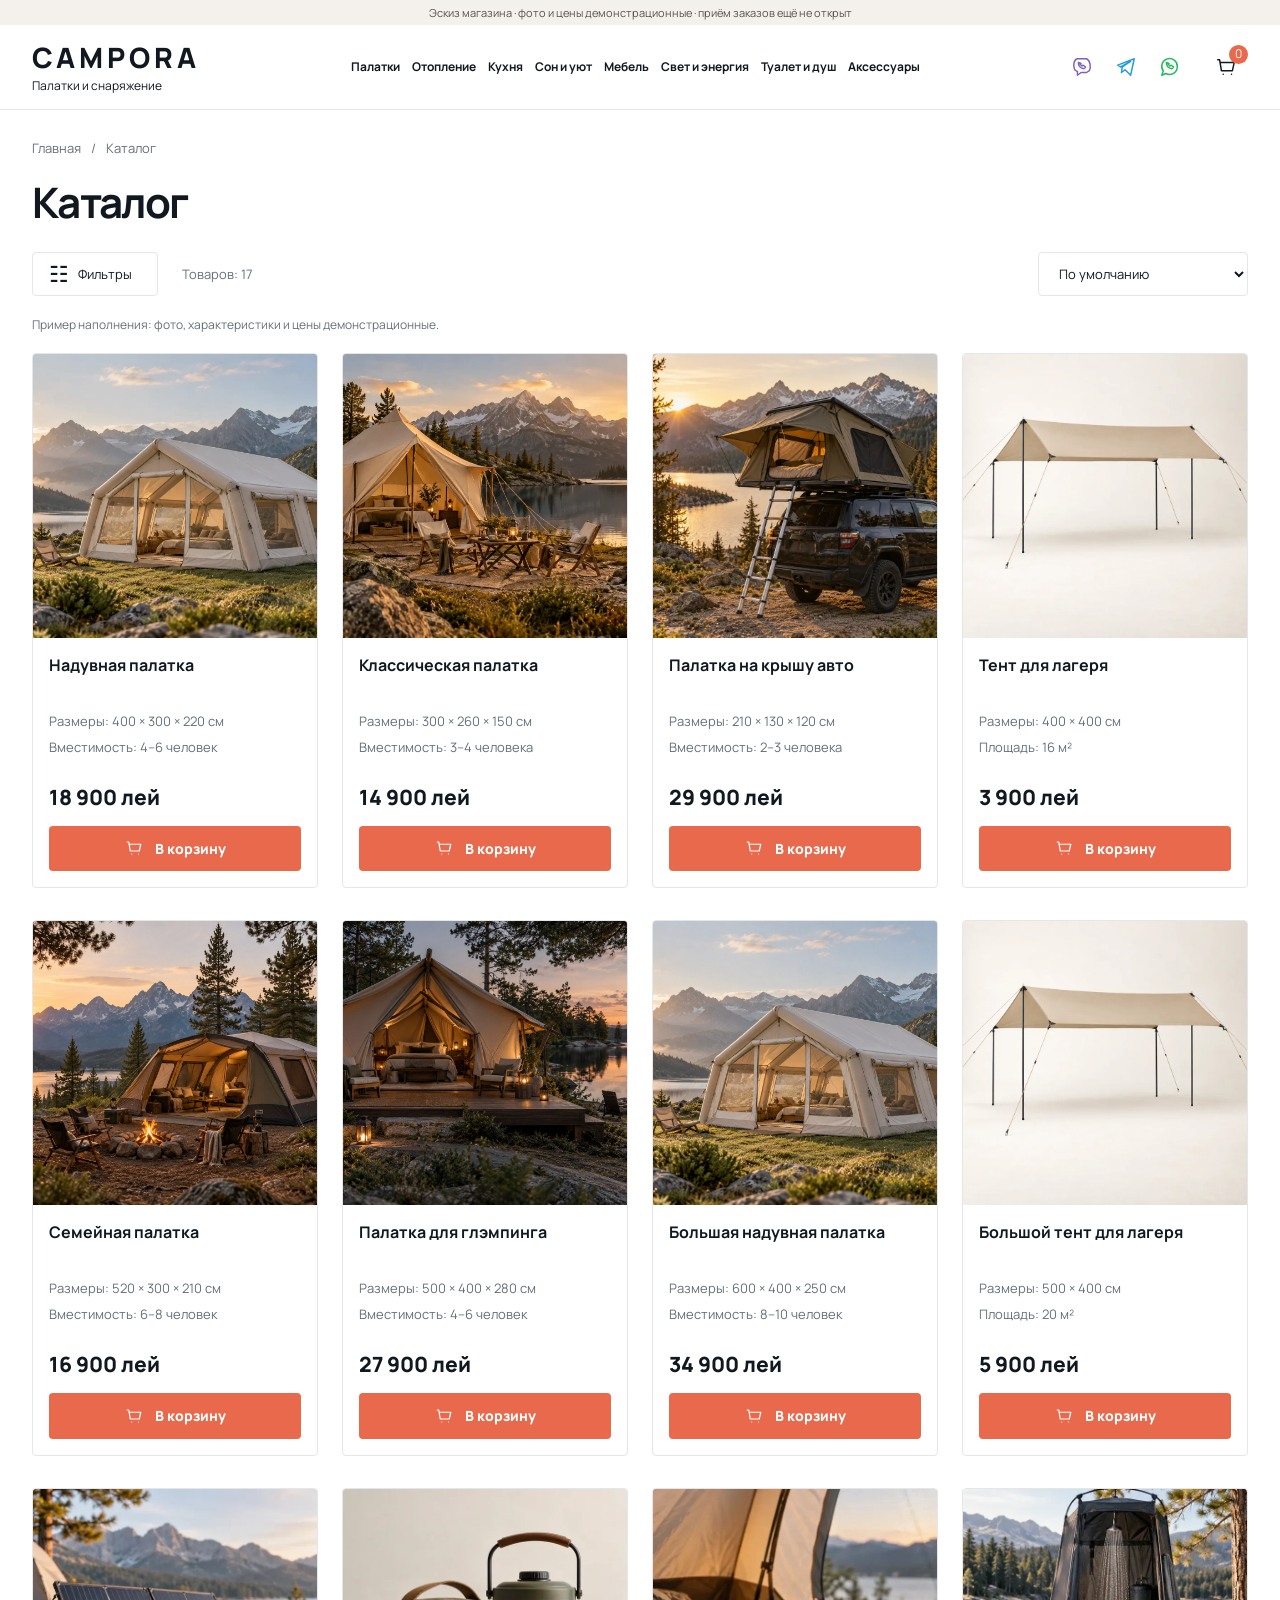
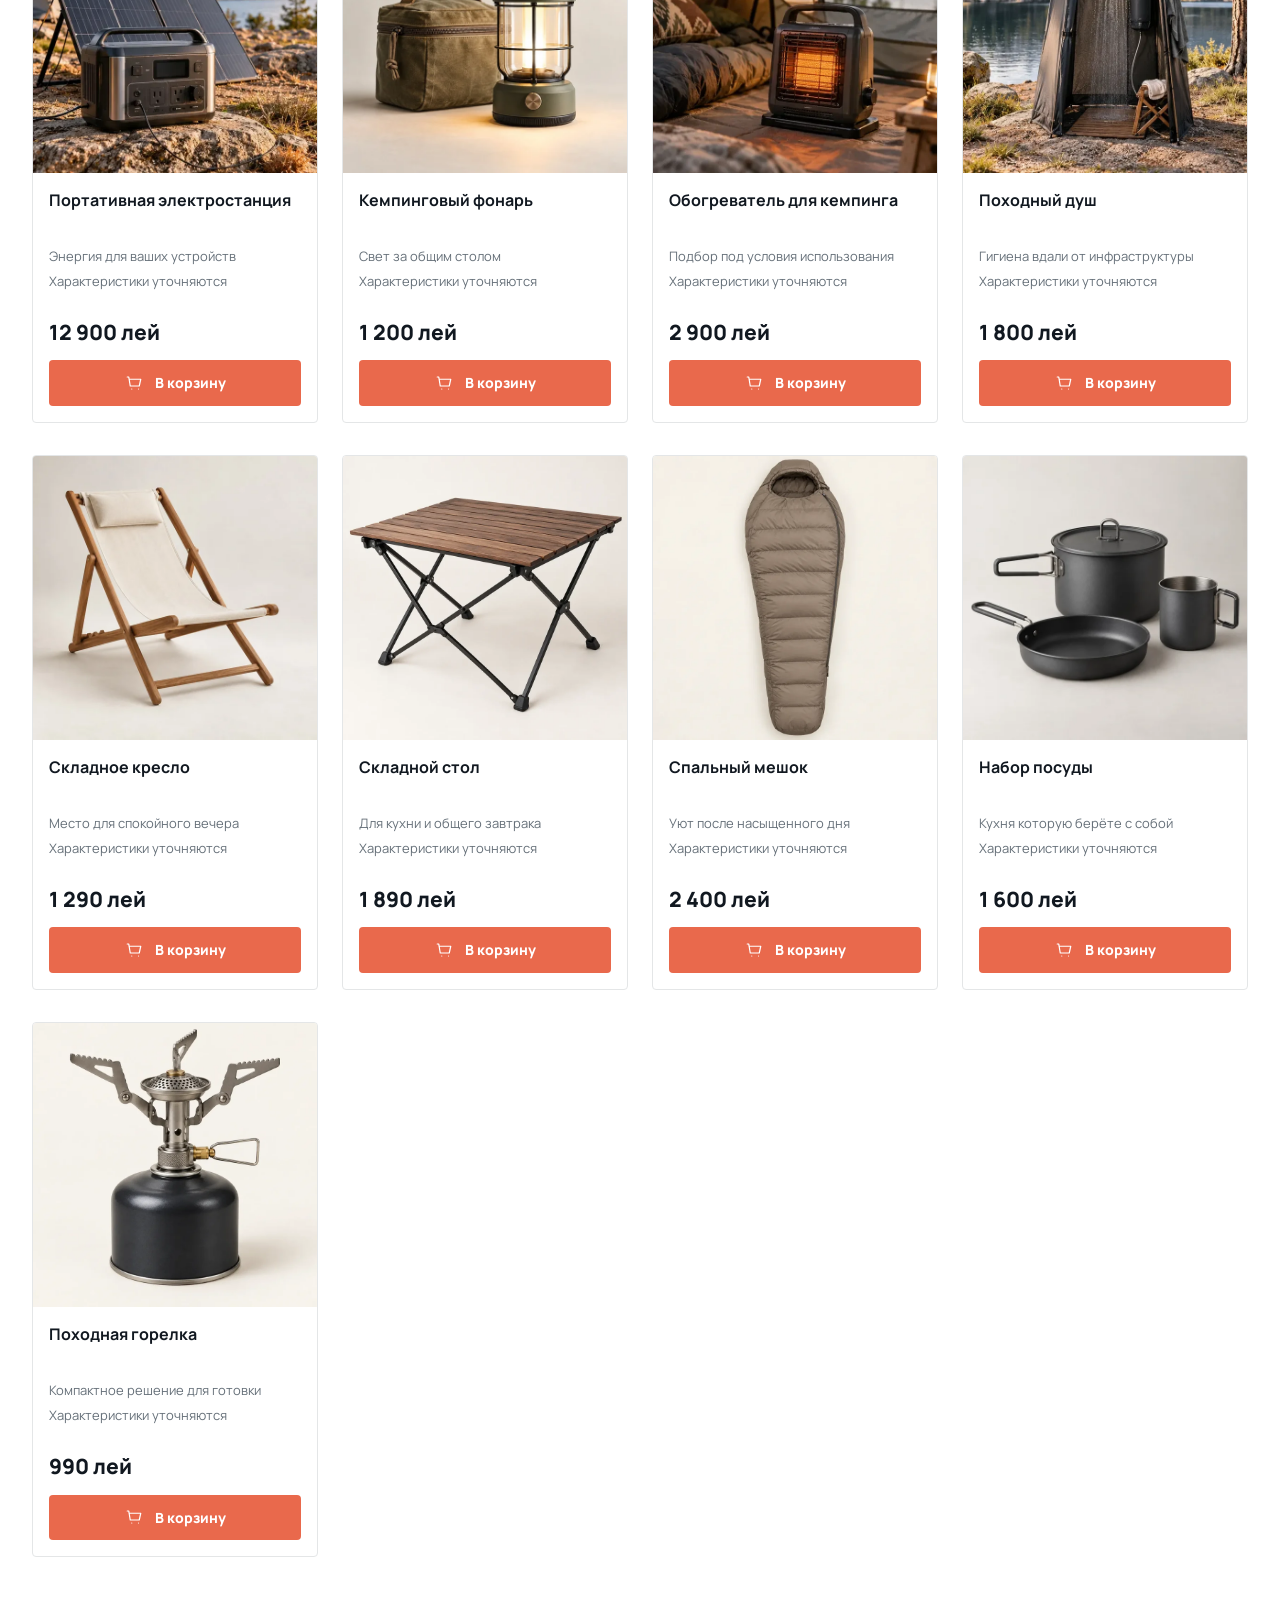
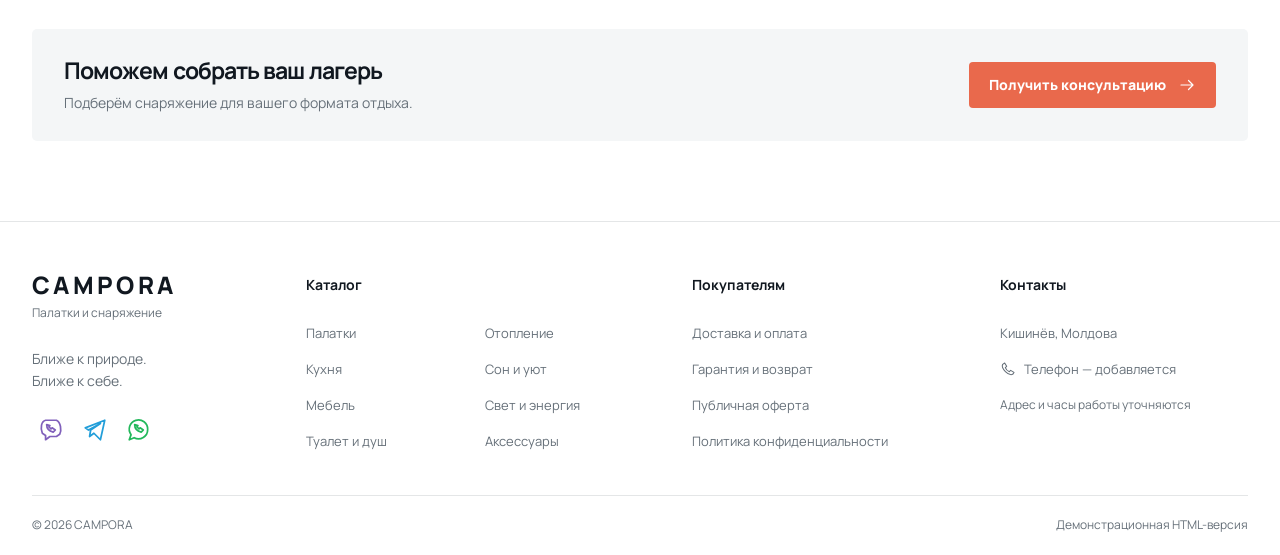
==== commit 243748ce: "Align footer columns left and compact contacts across all pages" ====
--- a/catalog.html
+++ b/catalog.html
@@ -1,4 +1,4 @@
-<!doctype html><html lang="ru"><head><meta charset="UTF-8"><meta name="viewport" content="width=device-width,initial-scale=1"><meta name="description" content="CAMPORA — палатки и снаряжение для кемпинга в Молдове. Демонстрационная версия магазина."><meta name="robots" content="noindex,nofollow"><meta name="theme-color" content="#111820"><title>Каталог — CAMPORA</title><link rel="icon" href="assets/favicon.svg" type="image/svg+xml"><link rel="stylesheet" href="assets/site-v5.css"><script src="assets/config.js" defer></script><script src="assets/category-v6.js?v=2" defer></script><link rel="stylesheet" href="assets/category-v6.css?v=2"><link rel="stylesheet" href="assets/shared-chrome.css?v=1"></head><body class="category-layout"><svg xmlns="http://www.w3.org/2000/svg" class="symbols" aria-hidden="true"><symbol id="i-cart" viewBox="0 0 24 24"><path d="M3 4h2l2 12h12l2-9H6M9 20h.01M18 20h.01"/></symbol><symbol id="i-menu" viewBox="0 0 24 24"><path d="M4 6h16M4 12h16M4 18h16"/></symbol><symbol id="i-close" viewBox="0 0 24 24"><path d="m6 6 12 12M18 6 6 18"/></symbol><symbol id="i-arrow" viewBox="0 0 24 24"><path d="M4 12h16m-6-6 6 6-6 6"/></symbol><symbol id="i-phone" viewBox="0 0 24 24"><path d="M7 3 4 5c-3 6 9 18 15 15l2-3-5-3-2 2c-3-1-5-3-6-6l2-2z"/></symbol><symbol id="i-message" viewBox="0 0 24 24"><path d="M21 11a9 9 0 0 1-9 9H4l-2 2V11a9 9 0 0 1 19 0Z"/><path d="M7 11h10M7 7h7"/></symbol><symbol id="i-telegram" viewBox="0 0 24 24"><path d="m3 10 18-7-4 18-6-6-4 3 1-6 9-6-11 6z"/></symbol><symbol id="i-viber" viewBox="0 0 24 24"><path d="M20 16c2-4 1-11-3-13H7C3 4 2 10 4 15l3 2v4l4-3h6z"/><path d="M8 7c0 4 2 6 6 7l2-2-3-2-1 1-2-2 1-1z"/></symbol><symbol id="i-truck" viewBox="0 0 24 24"><path d="M2 5h12v12H2zM14 9h5l3 4v4h-8M6 20a2 2 0 1 0 0-4 2 2 0 0 0 0 4m12 0a2 2 0 1 0 0-4 2 2 0 0 0 0 4"/></symbol><symbol id="i-shield" viewBox="0 0 24 24"><path d="m12 2 9 4v6c0 5-9 10-9 10S3 17 3 12V6z"/><path d="m8 12 3 3 5-6"/></symbol><symbol id="i-card" viewBox="0 0 24 24"><rect x="2" y="5" width="20" height="14" rx="2"/><path d="M2 10h20M6 15h4"/></symbol><symbol id="i-play" viewBox="0 0 24 24"><path d="m9 5 11 7-11 7z"/></symbol><symbol id="i-whatsapp" viewBox="0 0 24 24"><path d="M20 11.5a8.5 8.5 0 0 1-12.5 7.6L3 21l1.7-4.7A8.5 8.5 0 1 1 20 11.5Z"/><path d="M8 7c0 4 2 6 6 7l2-2-3-2-1 1-2-2 1-1z"/></symbol><symbol id="i-mail" viewBox="0 0 24 24"><rect x="2" y="4" width="20" height="16" rx="2"/><path d="m2 5 10 8L22 5"/></symbol><symbol id="i-check" viewBox="0 0 24 24"><path d="m5 12 4 4L20 5"/></symbol></svg><a class="skip" href="#main">Перейти к содержимому</a><div class="preview-note">Эскиз магазина · фото и цены демонстрационные · приём заказов ещё не открыт</div><header class="site-header"><div class="container header-inner"><a class="brand" href="index.html" aria-label="CAMPORA — главная">CAMPORA<span>Палатки и снаряжение</span></a><nav class="desktop-nav" aria-label="Каталог"><a href="catalog.html?category=tents">Палатки</a><a href="catalog.html?category=heating">Отопление</a><a href="catalog.html?category=kitchen">Кухня</a><a href="catalog.html?category=sleep">Сон и уют</a><a href="catalog.html?category=furniture">Мебель</a><a href="catalog.html?category=power">Свет и энергия</a><a href="catalog.html?category=hygiene">Туалет и душ</a><a href="catalog.html?category=accessories">Аксессуары</a></nav><div class="header-actions"><div class="mobile-messengers"><button class="contact-link messenger-link" data-contact="viber" aria-label="Viber"><svg class="icon" aria-hidden="true"><use href="#i-viber"></use></svg><span>Viber</span></button><button class="contact-link messenger-link" data-contact="telegram" aria-label="Telegram"><svg class="icon" aria-hidden="true"><use href="#i-telegram"></use></svg><span>Telegram</span></button><button class="contact-link messenger-link" data-contact="whatsapp" aria-label="WhatsApp"><svg class="icon" aria-hidden="true"><use href="#i-whatsapp"></use></svg><span>WhatsApp</span></button></div><button class="icon-btn cart-trigger" aria-label="Открыть корзину"><svg class="icon" aria-hidden="true"><use href="#i-cart"></use></svg><span class="cart-count">0</span></button><button class="icon-btn menu-trigger" aria-label="Открыть меню" aria-controls="menu-dialog"><svg class="icon" aria-hidden="true"><use href="#i-menu"></use></svg></button></div><div class="desktop-contacts"><button class="contact-link messenger-link" data-contact="viber" aria-label="Viber"><svg class="icon" aria-hidden="true"><use href="#i-viber"></use></svg><span>Viber</span></button><button class="contact-link messenger-link" data-contact="telegram" aria-label="Telegram"><svg class="icon" aria-hidden="true"><use href="#i-telegram"></use></svg><span>Telegram</span></button><button class="contact-link messenger-link" data-contact="whatsapp" aria-label="WhatsApp"><svg class="icon" aria-hidden="true"><use href="#i-whatsapp"></use></svg><span>WhatsApp</span></button></div></div></header><main id="main" class="container category-main">
+<!doctype html><html lang="ru"><head><meta charset="UTF-8"><meta name="viewport" content="width=device-width,initial-scale=1"><meta name="description" content="CAMPORA — палатки и снаряжение для кемпинга в Молдове. Демонстрационная версия магазина."><meta name="robots" content="noindex,nofollow"><meta name="theme-color" content="#111820"><title>Каталог — CAMPORA</title><link rel="icon" href="assets/favicon.svg" type="image/svg+xml"><link rel="stylesheet" href="assets/site-v5.css"><script src="assets/config.js" defer></script><script src="assets/category-v6.js?v=2" defer></script><link rel="stylesheet" href="assets/category-v6.css?v=2"><link rel="stylesheet" href="assets/shared-chrome.css?v=2"></head><body class="category-layout"><svg xmlns="http://www.w3.org/2000/svg" class="symbols" aria-hidden="true"><symbol id="i-cart" viewBox="0 0 24 24"><path d="M3 4h2l2 12h12l2-9H6M9 20h.01M18 20h.01"/></symbol><symbol id="i-menu" viewBox="0 0 24 24"><path d="M4 6h16M4 12h16M4 18h16"/></symbol><symbol id="i-close" viewBox="0 0 24 24"><path d="m6 6 12 12M18 6 6 18"/></symbol><symbol id="i-arrow" viewBox="0 0 24 24"><path d="M4 12h16m-6-6 6 6-6 6"/></symbol><symbol id="i-phone" viewBox="0 0 24 24"><path d="M7 3 4 5c-3 6 9 18 15 15l2-3-5-3-2 2c-3-1-5-3-6-6l2-2z"/></symbol><symbol id="i-message" viewBox="0 0 24 24"><path d="M21 11a9 9 0 0 1-9 9H4l-2 2V11a9 9 0 0 1 19 0Z"/><path d="M7 11h10M7 7h7"/></symbol><symbol id="i-telegram" viewBox="0 0 24 24"><path d="m3 10 18-7-4 18-6-6-4 3 1-6 9-6-11 6z"/></symbol><symbol id="i-viber" viewBox="0 0 24 24"><path d="M20 16c2-4 1-11-3-13H7C3 4 2 10 4 15l3 2v4l4-3h6z"/><path d="M8 7c0 4 2 6 6 7l2-2-3-2-1 1-2-2 1-1z"/></symbol><symbol id="i-truck" viewBox="0 0 24 24"><path d="M2 5h12v12H2zM14 9h5l3 4v4h-8M6 20a2 2 0 1 0 0-4 2 2 0 0 0 0 4m12 0a2 2 0 1 0 0-4 2 2 0 0 0 0 4"/></symbol><symbol id="i-shield" viewBox="0 0 24 24"><path d="m12 2 9 4v6c0 5-9 10-9 10S3 17 3 12V6z"/><path d="m8 12 3 3 5-6"/></symbol><symbol id="i-card" viewBox="0 0 24 24"><rect x="2" y="5" width="20" height="14" rx="2"/><path d="M2 10h20M6 15h4"/></symbol><symbol id="i-play" viewBox="0 0 24 24"><path d="m9 5 11 7-11 7z"/></symbol><symbol id="i-whatsapp" viewBox="0 0 24 24"><path d="M20 11.5a8.5 8.5 0 0 1-12.5 7.6L3 21l1.7-4.7A8.5 8.5 0 1 1 20 11.5Z"/><path d="M8 7c0 4 2 6 6 7l2-2-3-2-1 1-2-2 1-1z"/></symbol><symbol id="i-mail" viewBox="0 0 24 24"><rect x="2" y="4" width="20" height="16" rx="2"/><path d="m2 5 10 8L22 5"/></symbol><symbol id="i-check" viewBox="0 0 24 24"><path d="m5 12 4 4L20 5"/></symbol></svg><a class="skip" href="#main">Перейти к содержимому</a><div class="preview-note">Эскиз магазина · фото и цены демонстрационные · приём заказов ещё не открыт</div><header class="site-header"><div class="container header-inner"><a class="brand" href="index.html" aria-label="CAMPORA — главная">CAMPORA<span>Палатки и снаряжение</span></a><nav class="desktop-nav" aria-label="Каталог"><a href="catalog.html?category=tents">Палатки</a><a href="catalog.html?category=heating">Отопление</a><a href="catalog.html?category=kitchen">Кухня</a><a href="catalog.html?category=sleep">Сон и уют</a><a href="catalog.html?category=furniture">Мебель</a><a href="catalog.html?category=power">Свет и энергия</a><a href="catalog.html?category=hygiene">Туалет и душ</a><a href="catalog.html?category=accessories">Аксессуары</a></nav><div class="header-actions"><div class="mobile-messengers"><button class="contact-link messenger-link" data-contact="viber" aria-label="Viber"><svg class="icon" aria-hidden="true"><use href="#i-viber"></use></svg><span>Viber</span></button><button class="contact-link messenger-link" data-contact="telegram" aria-label="Telegram"><svg class="icon" aria-hidden="true"><use href="#i-telegram"></use></svg><span>Telegram</span></button><button class="contact-link messenger-link" data-contact="whatsapp" aria-label="WhatsApp"><svg class="icon" aria-hidden="true"><use href="#i-whatsapp"></use></svg><span>WhatsApp</span></button></div><button class="icon-btn cart-trigger" aria-label="Открыть корзину"><svg class="icon" aria-hidden="true"><use href="#i-cart"></use></svg><span class="cart-count">0</span></button><button class="icon-btn menu-trigger" aria-label="Открыть меню" aria-controls="menu-dialog"><svg class="icon" aria-hidden="true"><use href="#i-menu"></use></svg></button></div><div class="desktop-contacts"><button class="contact-link messenger-link" data-contact="viber" aria-label="Viber"><svg class="icon" aria-hidden="true"><use href="#i-viber"></use></svg><span>Viber</span></button><button class="contact-link messenger-link" data-contact="telegram" aria-label="Telegram"><svg class="icon" aria-hidden="true"><use href="#i-telegram"></use></svg><span>Telegram</span></button><button class="contact-link messenger-link" data-contact="whatsapp" aria-label="WhatsApp"><svg class="icon" aria-hidden="true"><use href="#i-whatsapp"></use></svg><span>WhatsApp</span></button></div></div></header><main id="main" class="container category-main">
 <nav class="category-breadcrumb" aria-label="Хлебные крошки"><a href="index.html">Главная</a><span>/</span><span id="category-crumb">Палатки</span></nav>
 <h1 id="catalog-title">Палатки</h1>
 <div id="tent-tabs" class="category-tabs" role="group" aria-label="Тип палатки"><button type="button" data-kind-filter="all" aria-pressed="true">Все</button><button type="button" data-kind-filter="air" aria-pressed="false">Надувные</button><button type="button" data-kind-filter="classic" aria-pressed="false">Классические</button><button type="button" data-kind-filter="roof" aria-pressed="false">На крышу авто</button><button type="button" data-kind-filter="canopy" aria-pressed="false">Тенты</button></div>
--- a/assets/shared-chrome.css
+++ b/assets/shared-chrome.css
@@ -1,9 +1,21 @@
 /* Shared contact placement and footer alignment on every storefront page. */
 .site-header .desktop-contacts{gap:8px}.site-header .desktop-contacts .messenger-link{width:36px;min-height:44px;justify-content:center}.site-header .desktop-contacts .messenger-link span{display:none}.site-header .desktop-contacts .messenger-link .icon{width:22px;height:22px}
 .messenger-link[data-contact=viber] .icon{color:#8060bb}.messenger-link[data-contact=telegram] .icon{color:#229ed9}.messenger-link[data-contact=whatsapp] .icon{color:#23b85b}
-.mobile-messengers{display:none}.footer-brand{text-align:center}.site-footer .footer-brand .brand{text-align:center}.site-footer .footer-brand p{text-align:center}.site-footer .footer-brand .socials{justify-content:center;gap:16px}.site-footer .footer-brand .socials .messenger-link{display:inline-flex;align-items:center;justify-content:center;width:44px;min-height:44px}.site-footer .footer-brand .socials .messenger-link span{display:none}.site-footer .footer-brand .socials .icon{width:26px;height:26px}
-.site-footer .footer-catalog h3{text-align:center;width:100%}.site-footer .footer-catalog .footer-categories{display:grid;grid-template-columns:repeat(2,minmax(0,1fr));gap:0 20px}
+.mobile-messengers{display:none}.footer-brand{text-align:left}.site-footer .footer-brand .brand{text-align:left}.site-footer .footer-brand p{text-align:left;margin:24px 0 16px}.site-footer .footer-brand .socials{justify-content:flex-start;gap:16px}.site-footer .footer-brand .socials .messenger-link{display:inline-flex;align-items:center;justify-content:flex-start;width:28px;min-height:44px}.site-footer .footer-brand .socials .messenger-link span{display:none}.site-footer .footer-brand .socials .icon{width:26px;height:26px}
+.site-footer .footer-catalog h3{text-align:left;width:100%}.site-footer .footer-catalog .footer-categories{display:grid;grid-template-columns:repeat(2,minmax(0,1fr));gap:0 20px}
 @media(min-width:801px) and (max-width:1100px){body .header-inner{grid-template-columns:160px minmax(0,1fr) auto 44px;gap:10px}body .desktop-contacts{grid-column:3;grid-row:1;margin:0}body .header-actions{grid-column:4;grid-row:1}}
 @media(max-width:800px){.site-header .mobile-messengers{display:flex;align-items:center;gap:0}.site-header .mobile-messengers .messenger-link{width:34px;min-height:44px;justify-content:center}.site-header .mobile-messengers .messenger-link span{display:none}.site-header .mobile-messengers .icon{width:21px;height:21px}.site-header .header-actions{gap:1px}.site-header .header-actions>.icon-btn{width:36px}.site-header .brand{font-size:21px}.site-header .brand span{display:none}}
 @media(max-width:480px){.site-footer .footer-catalog{grid-column:1/-1}.site-footer .footer-catalog .footer-categories{gap:0 24px}.site-footer .footer-catalog h3{margin-bottom:16px}.site-header .header-inner{gap:4px}.site-header .brand{font-size:20px;letter-spacing:.1em}.site-header .mobile-messengers .messenger-link{width:32px}}
 @media(max-width:360px){.site-header .brand{font-size:18px}.site-header .mobile-messengers .messenger-link{width:28px}.site-header .header-actions>.icon-btn{width:30px}.site-header .mobile-messengers .icon{width:19px;height:19px}}
+
+/* Aligned column headings and compact contact rhythm. */
+.site-footer .footer-grid{grid-template-columns:1fr 1.5fr 1.15fr 1.1fr;gap:48px;align-items:start}
+.site-footer .footer-column h3{font-size:14px;line-height:29px;min-height:29px;margin:0 0 16px;text-align:left}
+.site-footer .footer-column a,.site-footer .footer-column>button{font-size:13px;line-height:1.6;min-height:36px;padding:7px 0}
+.site-footer .footer-column:last-child{display:block;grid-column:auto}
+.site-footer .footer-column:last-child p{font-size:13px;line-height:36px;margin:0}
+.site-footer .footer-column:last-child small{font-size:12px;line-height:1.65;margin-top:8px}
+.site-footer .footer-brand .brand{font-size:24px;line-height:29px}
+.site-footer .footer-brand .brand span{font-size:12px;line-height:18px;margin-top:5px}
+@media(max-width:1100px){.site-footer .footer-grid{grid-template-columns:1fr 1.4fr;gap:36px 48px}}
+@media(max-width:600px){.site-footer .footer-grid{grid-template-columns:1fr 1fr;gap:32px 24px}.site-footer .footer-brand,.site-footer .footer-catalog{grid-column:1/-1}.site-footer .footer-column:last-child{grid-column:auto}.site-footer .footer-column h3{line-height:24px;min-height:24px;margin-bottom:12px}.site-footer .footer-column a,.site-footer .footer-column>button{min-height:44px}.site-footer .footer-column:last-child p{line-height:1.6;padding:7px 0;min-height:44px}.site-footer .footer-column:last-child>button{margin:0;display:flex}.site-footer .footer-catalog .footer-categories{gap:0 24px}}
